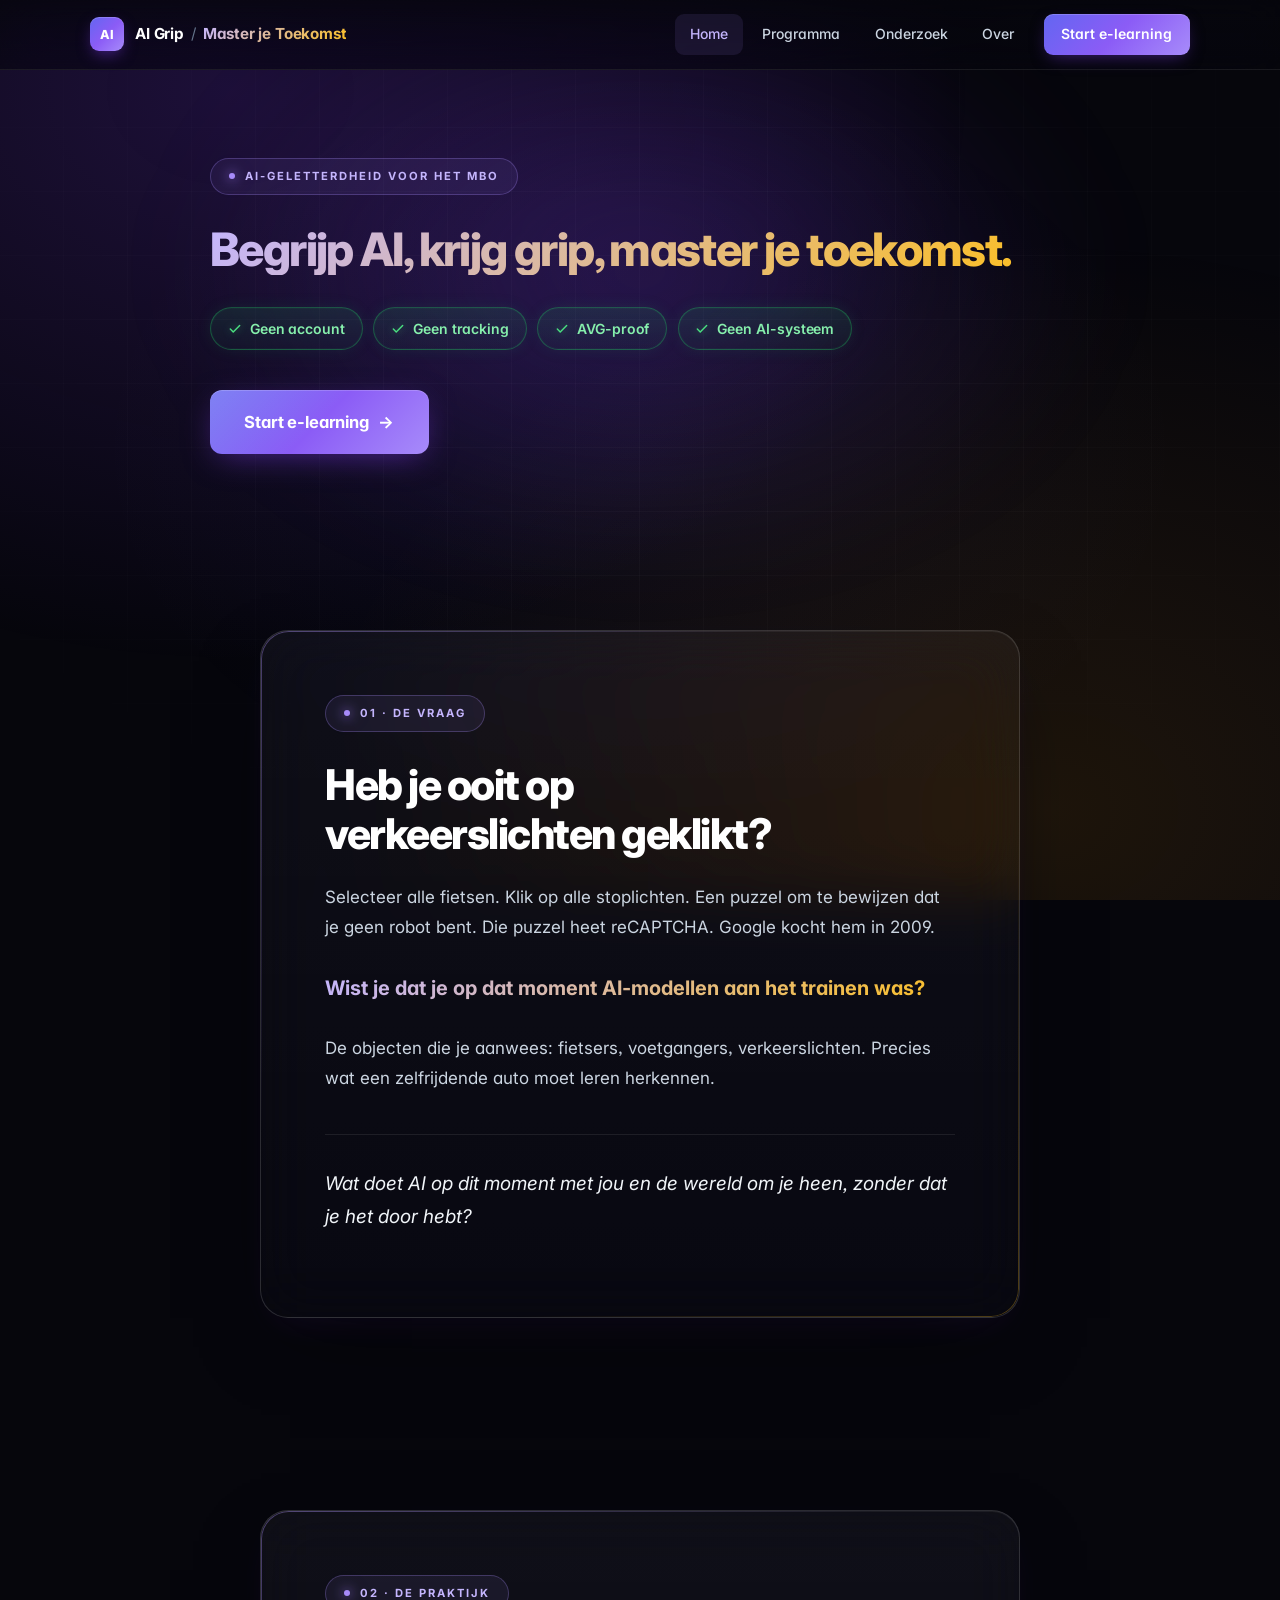
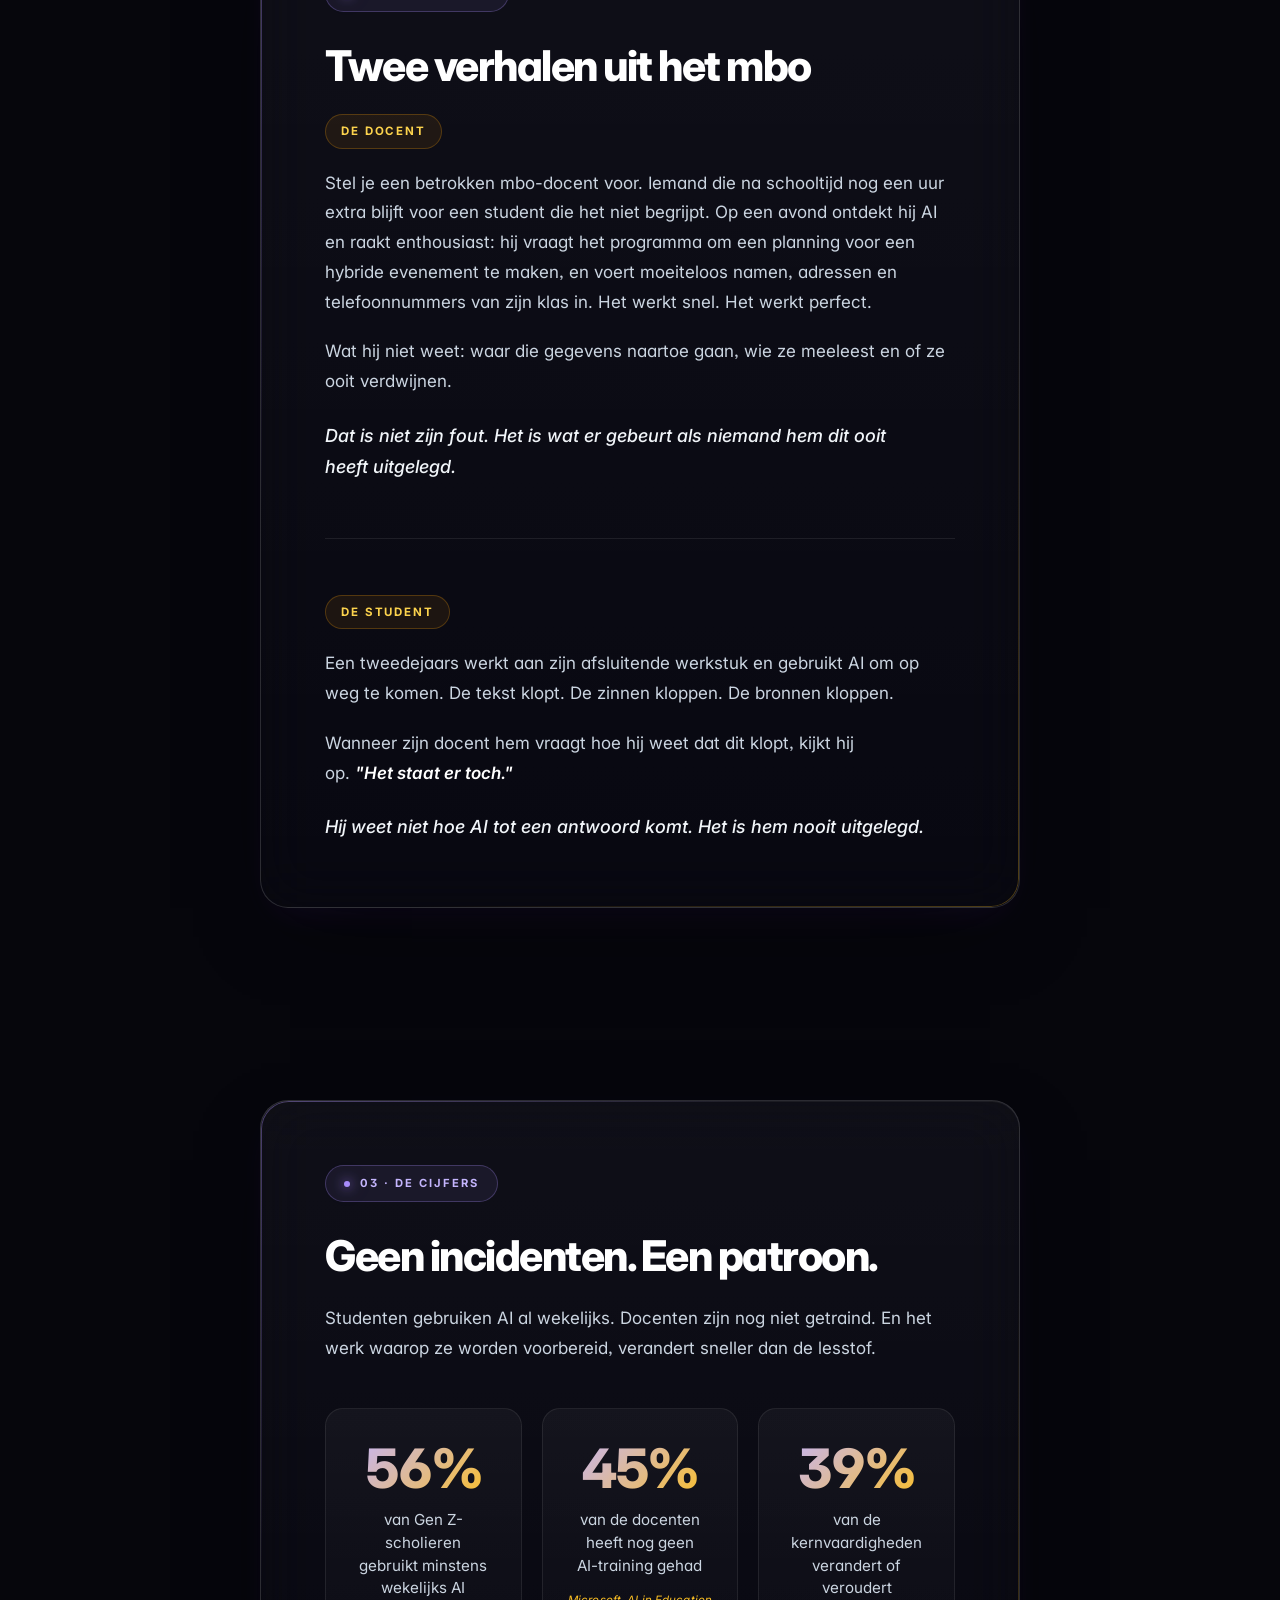
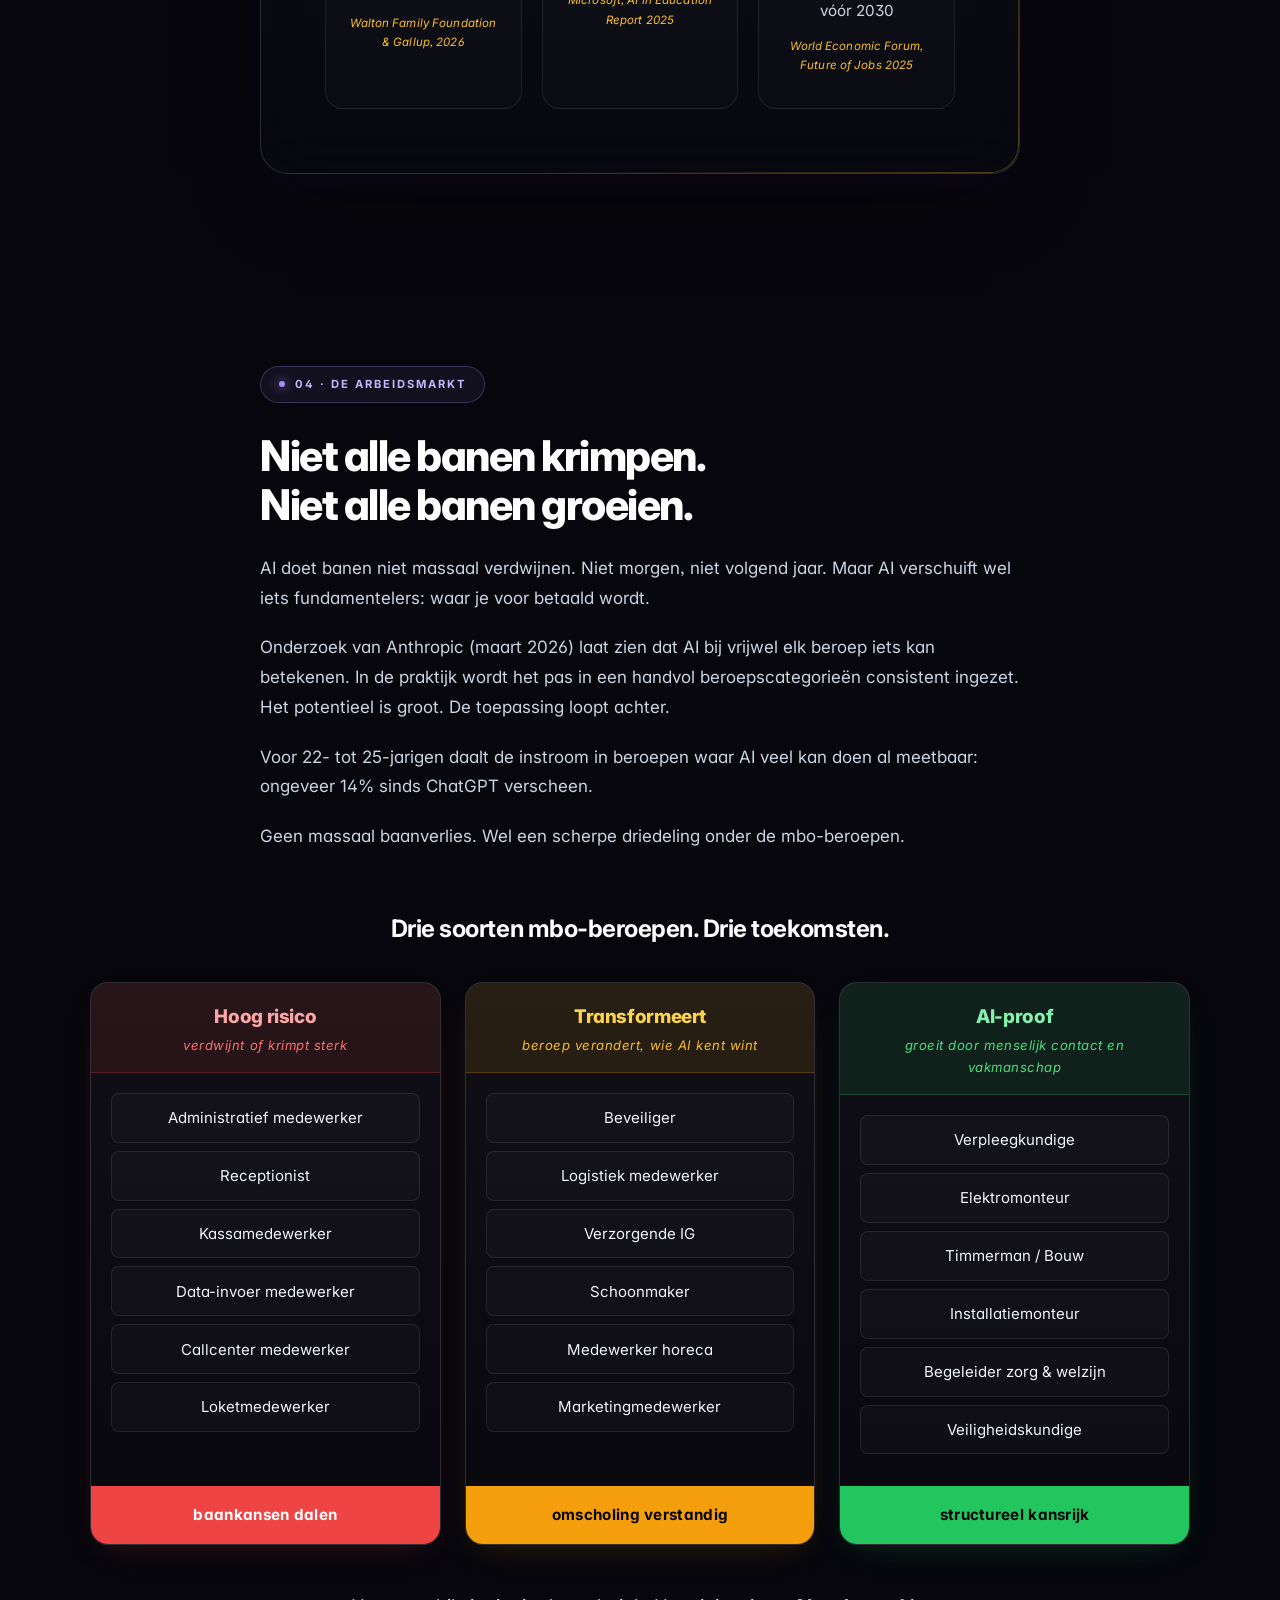
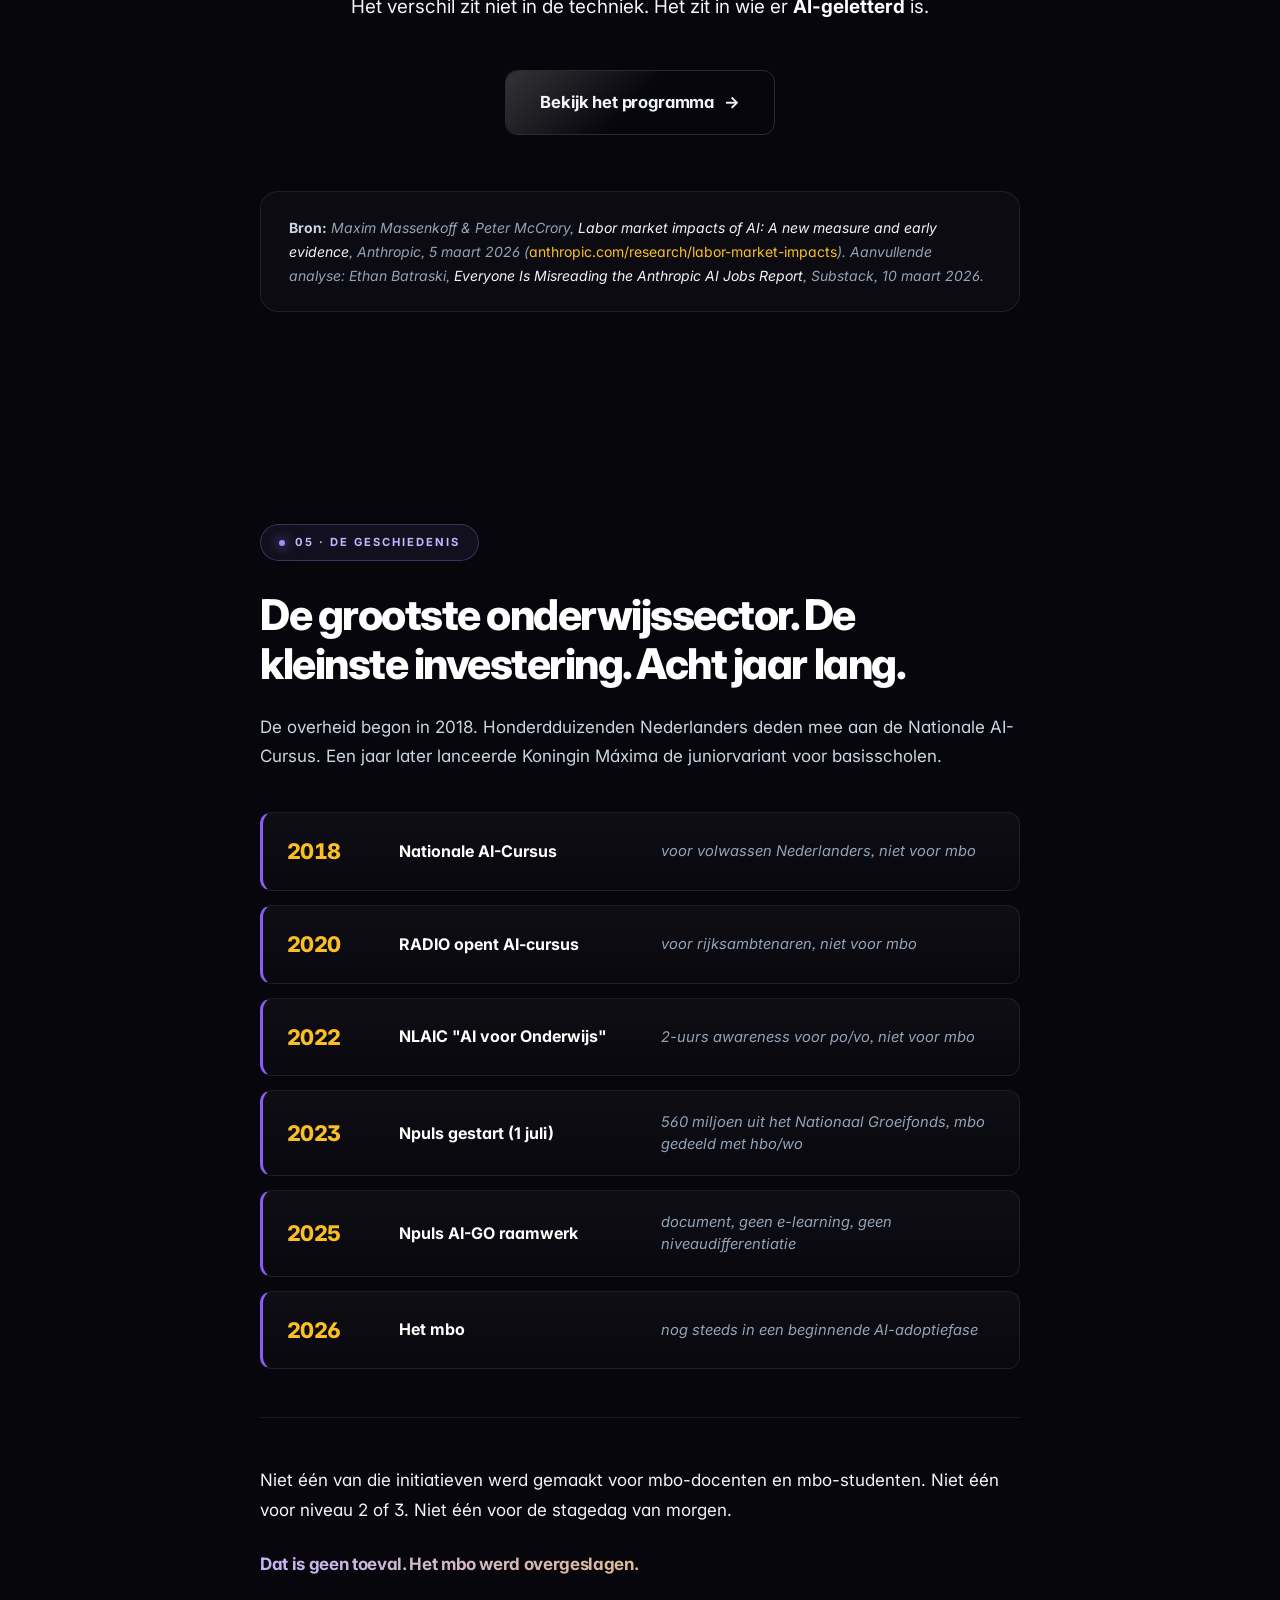
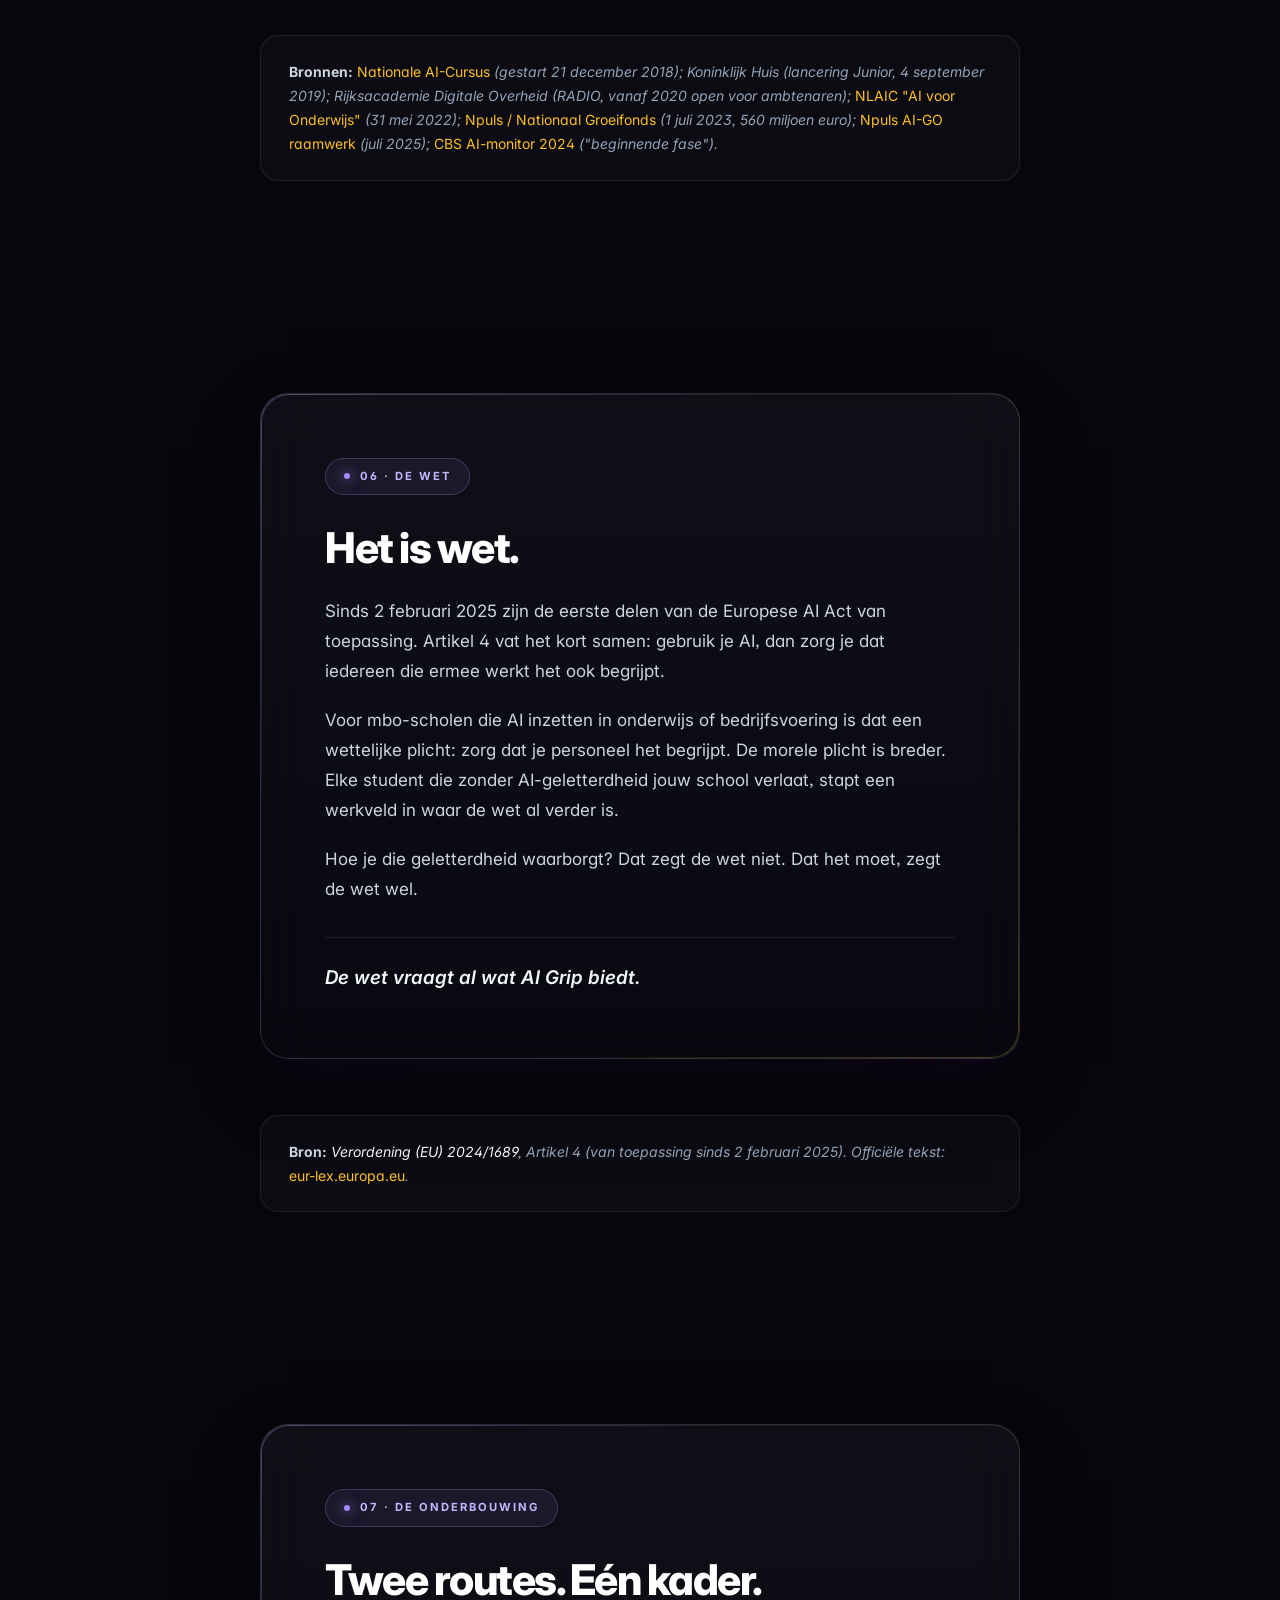
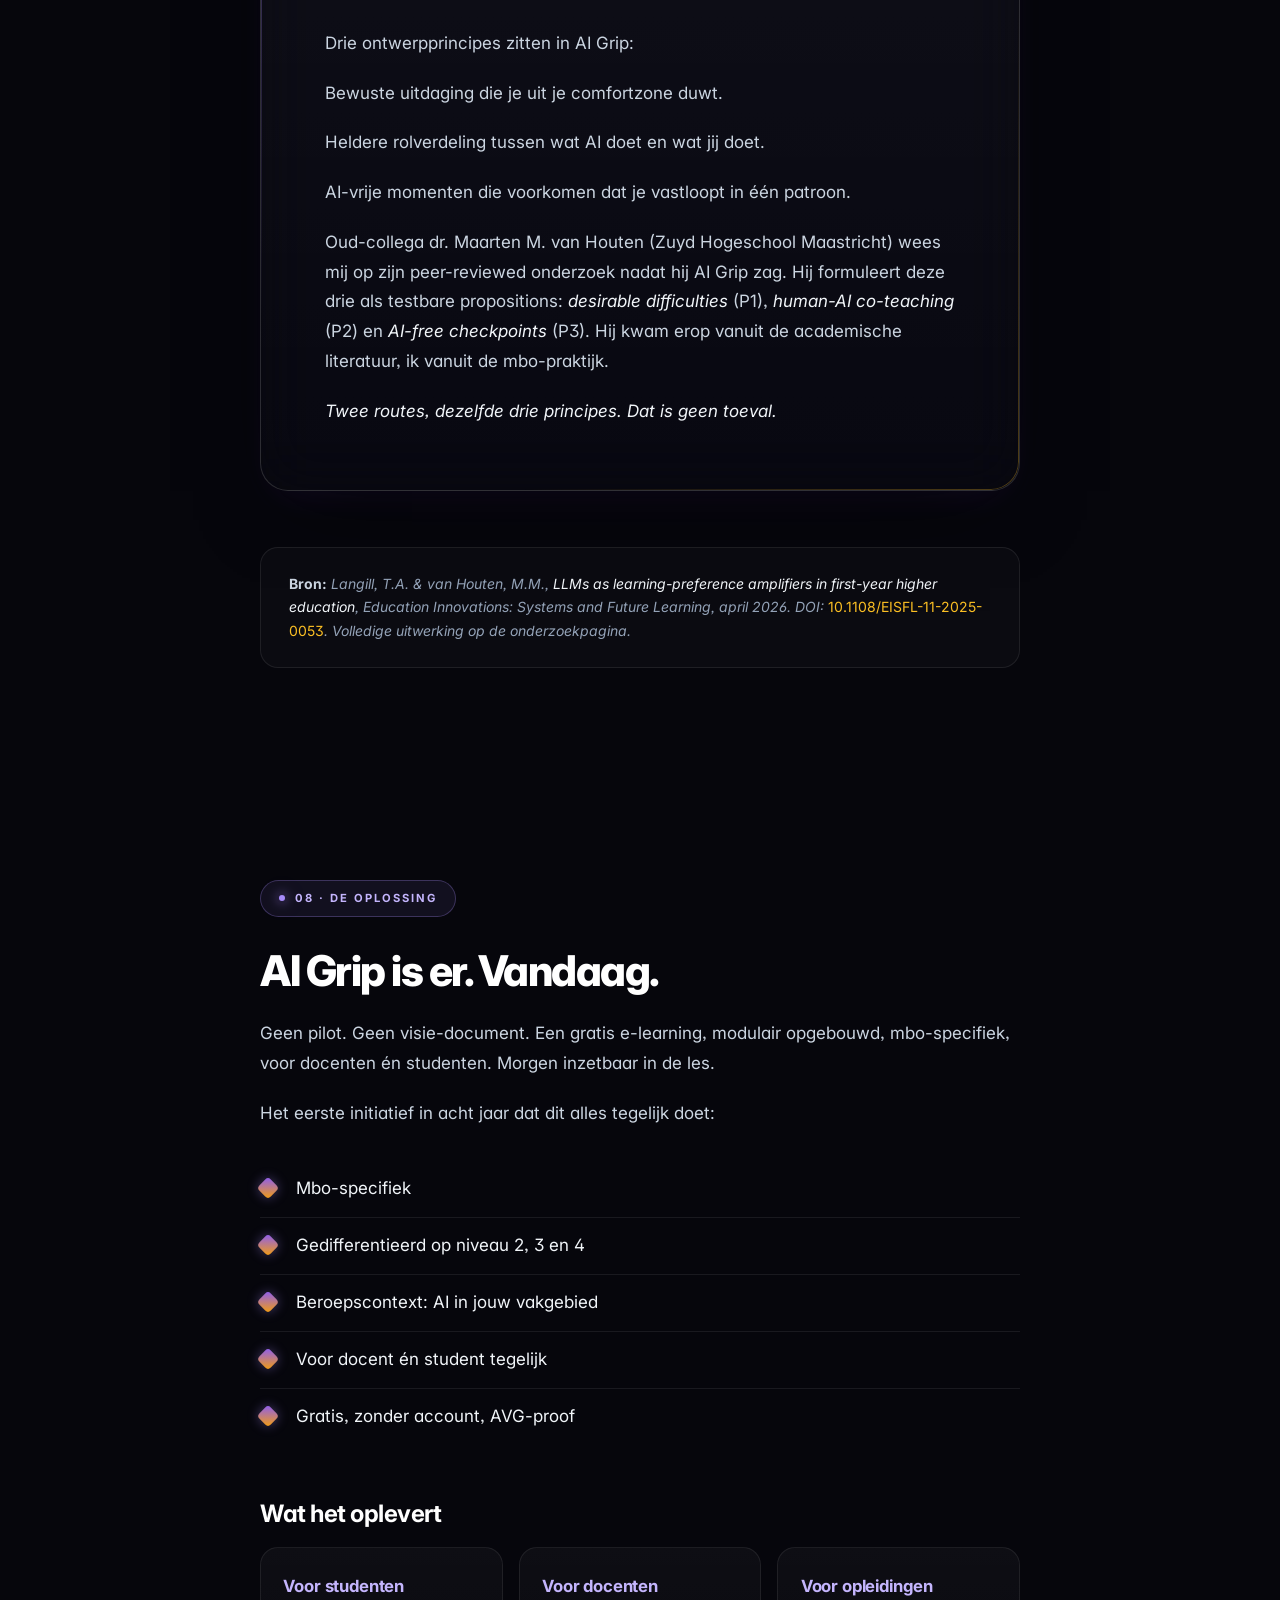
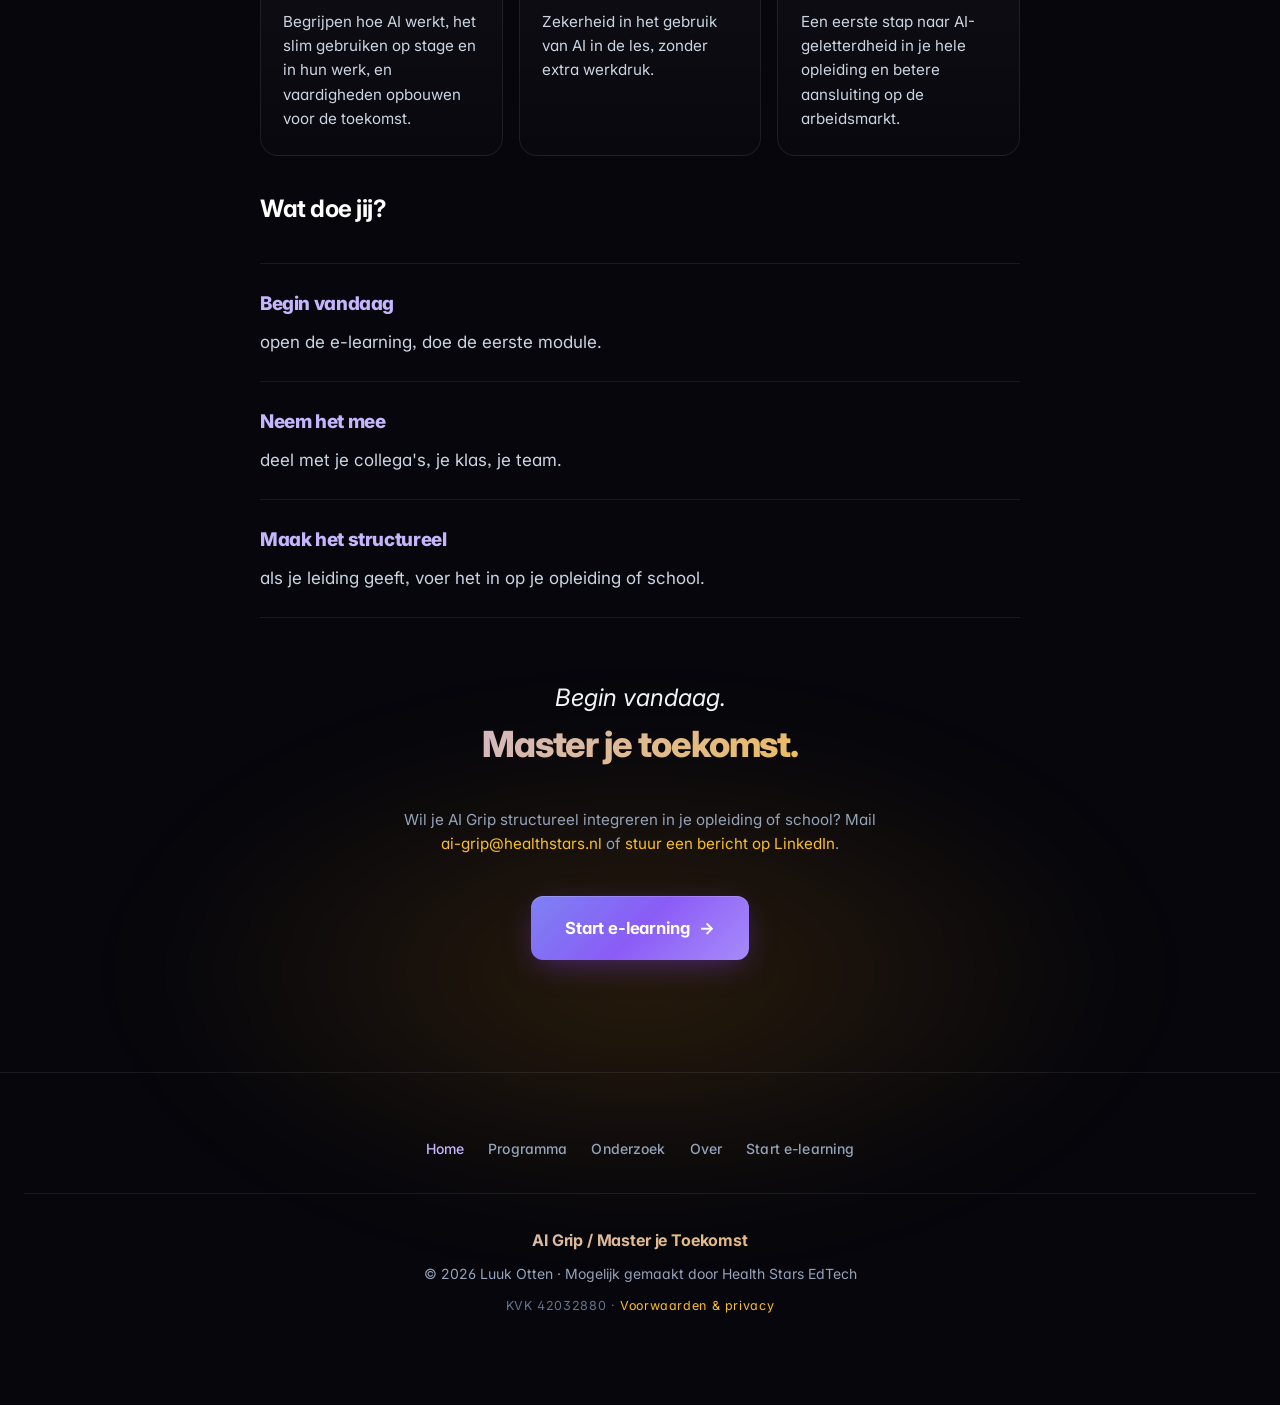
==== index.html @ 85cf17a6 "Sync MBO3 02:35: onderzoekpagina zonder hyperlink/slash" ====
<!DOCTYPE html>
<html lang="nl-NL">
<head>
<meta charset="UTF-8">
<meta name="viewport" content="width=device-width, initial-scale=1.0">
<title>AI-geletterdheid voor het mbo · AI Grip / Master je Toekomst</title>
<meta name="description" content="Een gratis e-learning over AI-geletterdheid voor docenten en studenten in het mbo. Niveau 2, 3 en 4. Morgen inzetbaar in de les.">
<meta name="author" content="Luuk Otten">
<meta name="robots" content="index, follow">
<meta name="dcterms.rights" content="© 2026 Luuk Otten. CC BY-NC-ND 4.0">
<link rel="canonical" href="https://ai-geletterdheid-mbo.nl/">
<link rel="license" href="https://creativecommons.org/licenses/by-nc-nd/4.0/deed.nl">

<meta property="og:type" content="website">
<meta property="og:locale" content="nl_NL">
<meta property="og:url" content="https://ai-geletterdheid-mbo.nl/">
<meta property="og:title" content="AI-geletterdheid voor het mbo · AI Grip / Master je Toekomst">
<meta property="og:description" content="Een gratis e-learning over AI-geletterdheid voor docenten en studenten in het mbo. Niveau 2, 3 en 4. Morgen inzetbaar in de les.">
<meta property="og:site_name" content="AI-geletterdheid voor het mbo">

<meta name="twitter:card" content="summary_large_image">
<meta name="twitter:title" content="AI-geletterdheid voor het mbo · AI Grip / Master je Toekomst">
<meta name="twitter:description" content="Een gratis e-learning over AI-geletterdheid voor docenten en studenten in het mbo. Niveau 2, 3 en 4.">

<meta property="og:image" content="https://ai-geletterdheid-mbo.nl/og-image.png">
<meta property="og:image:width" content="1200">
<meta property="og:image:height" content="630">
<meta property="og:image:alt" content="AI Grip / Master je Toekomst, AI-geletterdheid voor het mbo">
<meta name="twitter:image" content="https://ai-geletterdheid-mbo.nl/og-image.png">

<meta name="theme-color" content="#06060c">
<link rel="icon" type="image/svg+xml" href="/favicon.svg">

<link rel="preconnect" href="https://fonts.googleapis.com">
<link rel="preconnect" href="https://fonts.gstatic.com" crossorigin>
<link href="https://fonts.googleapis.com/css2?family=Inter:wght@400;500;600;700;800&display=swap" rel="stylesheet">

<script type="application/ld+json">
{
  "@context": "https://schema.org",
  "@type": "Course",
  "name": "AI Grip / Master je Toekomst",
  "description": "Gratis e-learning over AI-geletterdheid voor mbo-docenten en mbo-studenten. Niveau 2, 3 en 4. Modulair, beroepsspecifiek, AVG-proof.",
  "provider": {
    "@type": "Person",
    "name": "Luuk Otten",
    "affiliation": "Healthstars EdTech / MBO³"
  },
  "inLanguage": "nl-NL",
  "educationalLevel": "Vocational education and training",
  "audience": {
    "@type": "EducationalAudience",
    "educationalRole": "teacher, student"
  },
  "offers": {
    "@type": "Offer",
    "price": "0",
    "priceCurrency": "EUR",
    "availability": "https://schema.org/InStock"
  },
  "url": "https://ai-geletterdheid-mbo.nl/aigrip/"
}
</script>

<link rel="stylesheet" href="/style.css">
</head>
<body>

<a class="skip-link" href="#main">Direct naar inhoud</a>

<header class="site-header" role="banner">
  <div class="header-inner">
    <a href="/" class="brand-mark" aria-label="AI Grip, terug naar de startpagina">
      <span class="brand-logo" aria-hidden="true">AI</span>
      <span class="brand-name">AI Grip <span class="brand-divider">/</span> <span class="brand-accent">Master je Toekomst</span></span>
    </a>
    <nav class="site-nav" aria-label="Hoofdnavigatie">
      <a href="/" class="nav-link active" aria-current="page">Home</a>
      <a href="/programma/" class="nav-link">Programma</a>
      <a href="/onderzoek/" class="nav-link">Onderzoek</a>
      <a href="/over/" class="nav-link">Over</a>
      <a href="/aigrip/" class="nav-link nav-cta">Start e-learning</a>
    </nav>
  </div>
</header>

<main id="main" tabindex="-1">

<!-- HELD-BLOK -->
<section class="hero">
  <div class="wrap">
    <span class="eyebrow">AI-geletterdheid voor het mbo</span>
    <h1 class="hero-headline">Begrijp AI, krijg grip, master je toekomst.</h1>

    <ul class="hero-trust" aria-label="Onze belofte">
      <li class="trust-item"><svg viewBox="0 0 24 24" fill="none" stroke="currentColor" stroke-width="2.5" stroke-linecap="round" stroke-linejoin="round" aria-hidden="true"><polyline points="20 6 9 17 4 12"></polyline></svg>Geen account</li>
      <li class="trust-item"><svg viewBox="0 0 24 24" fill="none" stroke="currentColor" stroke-width="2.5" stroke-linecap="round" stroke-linejoin="round" aria-hidden="true"><polyline points="20 6 9 17 4 12"></polyline></svg>Geen tracking</li>
      <li class="trust-item"><svg viewBox="0 0 24 24" fill="none" stroke="currentColor" stroke-width="2.5" stroke-linecap="round" stroke-linejoin="round" aria-hidden="true"><polyline points="20 6 9 17 4 12"></polyline></svg>AVG-proof</li>
      <li class="trust-item"><svg viewBox="0 0 24 24" fill="none" stroke="currentColor" stroke-width="2.5" stroke-linecap="round" stroke-linejoin="round" aria-hidden="true"><polyline points="20 6 9 17 4 12"></polyline></svg>Geen AI-systeem</li>
    </ul>

    <a href="/aigrip/" class="btn">Start e-learning <span class="arrow" aria-hidden="true">→</span></a>
  </div>
</section>

<!-- BLOK 1 — CAPTCHA -->
<section class="captcha card-section">
  <div class="wrap">
    <div class="inner">
      <span class="eyebrow">01 · De vraag</span>
      <h2>Heb je ooit op verkeerslichten geklikt?</h2>
      <p>Selecteer alle fietsen. Klik op alle stoplichten. Een puzzel om te bewijzen dat je geen robot bent. Die puzzel heet reCAPTCHA. Google kocht hem in 2009.</p>
      <span class="reveal">Wist je dat je op dat moment AI-modellen aan het trainen was?</span>
      <p>De objecten die je aanwees: fietsers, voetgangers, verkeerslichten. Precies wat een zelfrijdende auto moet leren herkennen.</p>
      <p class="ask"><em>Wat doet AI op dit moment met jou en de wereld om je heen, zonder dat je het door hebt?</em></p>
    </div>
  </div>
</section>

<!-- BLOK 2 — TWEE VERHALEN -->
<section class="verhalen card-section">
  <div class="wrap">
    <div class="inner">
      <span class="eyebrow">02 · De praktijk</span>
      <h2>Twee verhalen uit het mbo</h2>

      <div class="verhaal">
        <span class="verhaal-label">De docent</span>
        <p>Stel je een betrokken mbo-docent voor. Iemand die na schooltijd nog een uur extra blijft voor een student die het niet begrijpt. Op een avond ontdekt hij AI en raakt enthousiast: hij vraagt het programma om een planning voor een hybride evenement te maken, en voert moeiteloos namen, adressen en telefoonnummers van zijn klas in. Het werkt snel. Het werkt perfect.</p>
        <p>Wat hij niet weet: waar die gegevens naartoe gaan, wie ze meeleest en of ze ooit verdwijnen.</p>
        <span class="closer"><em>Dat is niet zijn fout. Het is wat er gebeurt als niemand hem dit ooit heeft uitgelegd.</em></span>
      </div>

      <hr class="divider">

      <div class="verhaal">
        <span class="verhaal-label">De student</span>
        <p>Een tweedejaars werkt aan zijn afsluitende werkstuk en gebruikt AI om op weg te komen. De tekst klopt. De zinnen kloppen. De bronnen kloppen.</p>
        <p>Wanneer zijn docent hem vraagt hoe hij weet dat dit klopt, kijkt hij op. <span class="quote">"Het staat er toch."</span></p>
        <span class="closer"><em>Hij weet niet hoe AI tot een antwoord komt. Het is hem nooit uitgelegd.</em></span>
      </div>
    </div>
  </div>
</section>

<!-- BLOK 3 — CIJFERS -->
<section class="cijfers card-section">
  <div class="wrap">
    <div class="inner">
      <span class="eyebrow">03 · De cijfers</span>
      <h2>Geen incidenten. Een patroon.</h2>
      <p>Studenten gebruiken AI al wekelijks. Docenten zijn nog niet getraind. En het werk waarop ze worden voorbereid, verandert sneller dan de lesstof.</p>

      <div class="stats-grid">
        <div class="stat">
          <div class="stat-num">56%</div>
          <div class="stat-text">van Gen Z-scholieren gebruikt minstens wekelijks AI</div>
          <div class="stat-bron"><a href="https://news.gallup.com/poll/708224/gen-adoption-steady-skepticism-climbs.aspx" target="_blank" rel="noopener">Walton Family Foundation &amp; Gallup, 2026</a></div>
        </div>
        <div class="stat">
          <div class="stat-num">45%</div>
          <div class="stat-text">van de docenten heeft nog geen AI-training gehad</div>
          <div class="stat-bron"><a href="https://www.microsoft.com/en-us/education/blog/2025/08/ai-in-education-report-insights-to-support-teaching-and-learning/" target="_blank" rel="noopener">Microsoft, AI in Education Report 2025</a></div>
        </div>
        <div class="stat">
          <div class="stat-num">39%</div>
          <div class="stat-text">van de kernvaardigheden verandert of veroudert vóór 2030</div>
          <div class="stat-bron"><a href="https://www.weforum.org/publications/the-future-of-jobs-report-2025/in-full/3-skills-outlook/" target="_blank" rel="noopener">World Economic Forum, Future of Jobs 2025</a></div>
        </div>
      </div>
    </div>
  </div>
</section>

<!-- BLOK 4 — BANEN -->
<section class="banen">
  <div class="wrap-wide">
    <div class="wrap">
      <span class="eyebrow">04 · De arbeidsmarkt</span>
      <h2>Niet alle banen krimpen. Niet alle banen groeien.</h2>
      <p>AI doet banen niet massaal verdwijnen. Niet morgen, niet volgend jaar. Maar AI verschuift wel iets fundamentelers: waar je voor betaald wordt.</p>
      <p>Onderzoek van Anthropic (maart 2026) laat zien dat AI bij vrijwel elk beroep iets kan betekenen. In de praktijk wordt het pas in een handvol beroepscategorieën consistent ingezet. Het potentieel is groot. De toepassing loopt achter.</p>
      <p>Voor 22- tot 25-jarigen daalt de instroom in beroepen waar AI veel kan doen al meetbaar: ongeveer 14% sinds ChatGPT verscheen.</p>
      <p>Geen massaal baanverlies. Wel een scherpe driedeling onder de mbo-beroepen.</p>
    </div>

    <h3 class="kop">Drie soorten mbo-beroepen. Drie toekomsten.</h3>

    <div class="grid3">
      <div class="kolom risico">
        <div class="kolom-header">
          <h4>Hoog risico</h4>
          <div class="kolom-sub">verdwijnt of krimpt sterk</div>
        </div>
        <ul class="kolom-list">
          <li>Administratief medewerker</li>
          <li>Receptionist</li>
          <li>Kassamedewerker</li>
          <li>Data-invoer medewerker</li>
          <li>Callcenter medewerker</li>
          <li>Loketmedewerker</li>
        </ul>
        <div class="kolom-footer">baankansen dalen</div>
      </div>

      <div class="kolom transformeert">
        <div class="kolom-header">
          <h4>Transformeert</h4>
          <div class="kolom-sub">beroep verandert, wie AI kent wint</div>
        </div>
        <ul class="kolom-list">
          <li>Beveiliger</li>
          <li>Logistiek medewerker</li>
          <li>Verzorgende IG</li>
          <li>Schoonmaker</li>
          <li>Medewerker horeca</li>
          <li>Marketingmedewerker</li>
        </ul>
        <div class="kolom-footer">omscholing verstandig</div>
      </div>

      <div class="kolom aiproof">
        <div class="kolom-header">
          <h4>AI-proof</h4>
          <div class="kolom-sub">groeit door menselijk contact en vakmanschap</div>
        </div>
        <ul class="kolom-list">
          <li>Verpleegkundige</li>
          <li>Elektromonteur</li>
          <li>Timmerman / Bouw</li>
          <li>Installatiemonteur</li>
          <li>Begeleider zorg &amp; welzijn</li>
          <li>Veiligheidskundige</li>
        </ul>
        <div class="kolom-footer">structureel kansrijk</div>
      </div>
    </div>

    <p class="banen-closer">Het verschil zit niet in de techniek. Het zit in wie er <strong>AI-geletterd</strong> is.</p>

    <div class="cta-mid">
      <a href="/programma/" class="btn secondary">Bekijk het programma <span class="arrow" aria-hidden="true">→</span></a>
    </div>

    <div class="wrap">
      <p class="bron">
        <strong>Bron:</strong> Maxim Massenkoff &amp; Peter McCrory, <em>Labor market impacts of AI: A new measure and early evidence</em>, Anthropic, 5 maart 2026 (<a href="https://www.anthropic.com/research/labor-market-impacts" target="_blank" rel="noopener">anthropic.com/research/labor-market-impacts</a>). Aanvullende analyse: Ethan Batraski, <em>Everyone Is Misreading the Anthropic AI Jobs Report</em>, Substack, 10 maart 2026.
      </p>
    </div>
  </div>
</section>

<!-- BLOK 5 — TIJDLIJN -->
<section class="tijdlijn">
  <div class="wrap">
    <span class="eyebrow">05 · De geschiedenis</span>
    <h2>De grootste onderwijssector. De kleinste investering. Acht jaar lang.</h2>
    <p class="opener">De overheid begon in 2018. Honderdduizenden Nederlanders deden mee aan de Nationale AI-Cursus. Een jaar later lanceerde Koningin Máxima de juniorvariant voor basisscholen.</p>

    <div class="tijdlijn-tabel">
      <div class="tijdlijn-row">
        <div class="tijdlijn-jaar">2018</div>
        <div class="tijdlijn-titel">Nationale AI-Cursus</div>
        <div class="tijdlijn-omschrijving">voor volwassen Nederlanders, niet voor mbo</div>
      </div>
      <div class="tijdlijn-row">
        <div class="tijdlijn-jaar">2020</div>
        <div class="tijdlijn-titel">RADIO opent AI-cursus</div>
        <div class="tijdlijn-omschrijving">voor rijksambtenaren, niet voor mbo</div>
      </div>
      <div class="tijdlijn-row">
        <div class="tijdlijn-jaar">2022</div>
        <div class="tijdlijn-titel">NLAIC "AI voor Onderwijs"</div>
        <div class="tijdlijn-omschrijving">2-uurs awareness voor po/vo, niet voor mbo</div>
      </div>
      <div class="tijdlijn-row">
        <div class="tijdlijn-jaar">2023</div>
        <div class="tijdlijn-titel">Npuls gestart (1 juli)</div>
        <div class="tijdlijn-omschrijving">560 miljoen uit het Nationaal Groeifonds, mbo gedeeld met hbo/wo</div>
      </div>
      <div class="tijdlijn-row">
        <div class="tijdlijn-jaar">2025</div>
        <div class="tijdlijn-titel">Npuls AI-GO raamwerk</div>
        <div class="tijdlijn-omschrijving">document, geen e-learning, geen niveaudifferentiatie</div>
      </div>
      <div class="tijdlijn-row">
        <div class="tijdlijn-jaar">2026</div>
        <div class="tijdlijn-titel">Het mbo</div>
        <div class="tijdlijn-omschrijving">nog steeds in een beginnende AI-adoptiefase</div>
      </div>
    </div>

    <div class="niets">
      <p>Niet één van die initiatieven werd gemaakt voor mbo-docenten en mbo-studenten. Niet één voor niveau 2 of 3. Niet één voor de stagedag van morgen.</p>
      <p class="closer">Dat is geen toeval. Het mbo werd overgeslagen.</p>
    </div>

    <p class="bron">
      <strong>Bronnen:</strong> <a href="https://www.ai-cursus.nl" target="_blank" rel="noopener">Nationale AI-Cursus</a> (gestart 21 december 2018); Koninklijk Huis (lancering Junior, 4 september 2019); Rijksacademie Digitale Overheid (RADIO, vanaf 2020 open voor ambtenaren); <a href="https://nlaic.com/en/sectors/the-nl-aic-is-launching-a-free-online-ai-course-for-education-professionals/" target="_blank" rel="noopener">NLAIC "AI voor Onderwijs"</a> (31 mei 2022); <a href="https://www.nationaalgroeifonds.nl/overzicht-lopende-projecten/thema-onderwijs/digitaliseringsimpuls-onderwijs-nl" target="_blank" rel="noopener">Npuls / Nationaal Groeifonds</a> (1 juli 2023, 560 miljoen euro); <a href="https://npuls.nl/kennisbank/ai-go-een-raamwerk-voor-ai-geletterdheid-in-het-onderwijs" target="_blank" rel="noopener">Npuls AI-GO raamwerk</a> (juli 2025); <a href="https://www.cbs.nl/nl-nl/longread/aanvullende-statistische-diensten/2025/ai-monitor-2024/4-ai-onderwijs" target="_blank" rel="noopener">CBS AI-monitor 2024</a> ("beginnende fase").
    </p>
  </div>
</section>

<!-- BLOK 6 — AI ACT -->
<section class="aiact card-section">
  <div class="wrap">
    <div class="inner">
      <span class="eyebrow">06 · De wet</span>
      <h2>Het is wet.</h2>
      <p>Sinds 2 februari 2025 zijn de eerste delen van de Europese AI Act van toepassing. Artikel 4 vat het kort samen: gebruik je AI, dan zorg je dat iedereen die ermee werkt het ook begrijpt.</p>
      <p>Voor mbo-scholen die AI inzetten in onderwijs of bedrijfsvoering is dat een wettelijke plicht: zorg dat je personeel het begrijpt. De morele plicht is breder. Elke student die zonder AI-geletterdheid jouw school verlaat, stapt een werkveld in waar de wet al verder is.</p>
      <p>Hoe je die geletterdheid waarborgt? Dat zegt de wet niet. Dat het moet, zegt de wet wel.</p>
      <span class="closer-line"><em>De wet vraagt al wat AI Grip biedt.</em></span>
    </div>
    <p class="bron"><strong>Bron:</strong> <em>Verordening (EU) 2024/1689</em>, Artikel 4 (van toepassing sinds 2 februari 2025). Officiële tekst: <a href="https://eur-lex.europa.eu/eli/reg/2024/1689/oj?locale=nl" target="_blank" rel="noopener">eur-lex.europa.eu</a>.</p>
  </div>
</section>

<!-- BLOK 7 — DE ONDERBOUWING -->
<section class="onderbouwing card-section">
  <div class="wrap">
    <div class="inner">
      <span class="eyebrow">07 · De onderbouwing</span>
      <h2>Twee routes. Eén kader.</h2>
      <p>Drie ontwerpprincipes zitten in AI Grip:</p>
      <p>Bewuste uitdaging die je uit je comfortzone duwt.</p>
      <p>Heldere rolverdeling tussen wat AI doet en wat jij doet.</p>
      <p>AI-vrije momenten die voorkomen dat je vastloopt in één patroon.</p>
      <p>Oud-collega dr. Maarten M. van Houten (Zuyd Hogeschool Maastricht) wees mij op zijn peer-reviewed onderzoek nadat hij AI Grip zag. Hij formuleert deze drie als testbare propositions: <em>desirable difficulties</em> (P1), <em>human-AI co-teaching</em> (P2) en <em>AI-free checkpoints</em> (P3). Hij kwam erop vanuit de academische literatuur, ik vanuit de mbo-praktijk.</p>
      <span class="closer-line"><em>Twee routes, dezelfde drie principes. Dat is geen toeval.</em></span>
    </div>
    <p class="bron"><strong>Bron:</strong> Langill, T.A. &amp; van Houten, M.M., <em>LLMs as learning-preference amplifiers in first-year higher education</em>, Education Innovations: Systems and Future Learning, april 2026. DOI: <a href="https://doi.org/10.1108/EISFL-11-2025-0053" target="_blank" rel="noopener">10.1108/EISFL-11-2025-0053</a>. Volledige uitwerking op de onderzoekpagina.</p>
  </div>
</section>

<!-- BLOK 8 — AI GRIP -->
<section class="aigrip">
  <div class="wrap">
    <span class="eyebrow">08 · De oplossing</span>
    <h2>AI Grip is er. Vandaag.</h2>
    <p>Geen pilot. Geen visie-document. Een gratis e-learning, modulair opgebouwd, mbo-specifiek, voor docenten én studenten. Morgen inzetbaar in de les.</p>
    <p>Het eerste initiatief in acht jaar dat dit alles tegelijk doet:</p>
    <ul class="bewijs">
      <li>Mbo-specifiek</li>
      <li>Gedifferentieerd op niveau 2, 3 en 4</li>
      <li>Beroepscontext: AI in jouw vakgebied</li>
      <li>Voor docent én student tegelijk</li>
      <li>Gratis, zonder account, AVG-proof</li>
    </ul>

    <h3 class="resultaat-kop">Wat het oplevert</h3>
    <div class="resultaat">
      <div class="r-item">
        <strong>Voor studenten</strong>
        <p>Begrijpen hoe AI werkt, het slim gebruiken op stage en in hun werk, en vaardigheden opbouwen voor de toekomst.</p>
      </div>
      <div class="r-item">
        <strong>Voor docenten</strong>
        <p>Zekerheid in het gebruik van AI in de les, zonder extra werkdruk.</p>
      </div>
      <div class="r-item">
        <strong>Voor opleidingen</strong>
        <p>Een eerste stap naar AI-geletterdheid in je hele opleiding en betere aansluiting op de arbeidsmarkt.</p>
      </div>
    </div>

    <h3>Wat doe jij?</h3>
    <div class="acties">
      <div class="actie">
        <strong>Begin vandaag</strong>
        <span>open de e-learning, doe de eerste module.</span>
      </div>
      <div class="actie">
        <strong>Neem het mee</strong>
        <span>deel met je collega's, je klas, je team.</span>
      </div>
      <div class="actie">
        <strong>Maak het structureel</strong>
        <span>als je leiding geeft, voer het in op je opleiding of school.</span>
      </div>
    </div>

    <div class="slot">
      <p><em>Begin vandaag.</em></p>
      <p class="master">Master je toekomst.</p>
    </div>

    <p class="cta-secondary">Wil je AI Grip structureel integreren in je opleiding of school? Mail <a href="mailto:ai-grip@healthstars.nl" style="white-space: nowrap;">ai-grip@healthstars.nl</a> of <a href="https://www.linkedin.com/in/luuk-otten/" target="_blank" rel="noopener">stuur een bericht op LinkedIn</a>.</p>

    <div class="cta-wrap">
      <a href="/aigrip/" class="btn">Start e-learning <span class="arrow" aria-hidden="true">→</span></a>
    </div>
  </div>
</section>

</main>

<footer>
  <nav class="nav">
    <a href="/" class="active">Home</a>
    <a href="/programma/">Programma</a>
    <a href="/onderzoek/">Onderzoek</a>
    <a href="/over/">Over</a>
    <a href="/aigrip/">Start e-learning</a>
  </nav>
  <p class="brand">AI Grip / Master je Toekomst</p>
  <p>© 2026 Luuk Otten · Mogelijk gemaakt door Health Stars EdTech</p>
  <p class="footer-meta">KVK 42032880 · <a href="/voorwaarden/">Voorwaarden &amp; privacy</a></p>
</footer>

<script>
(function(){
  if (!('IntersectionObserver' in window) || matchMedia('(prefers-reduced-motion: reduce)').matches) return;
  const sections = document.querySelectorAll('main > section');
  sections.forEach(function(s){ s.classList.add('reveal'); });
  const io = new IntersectionObserver(function(entries){
    entries.forEach(function(e){
      if (e.isIntersecting) { e.target.classList.add('in-view'); io.unobserve(e.target); }
    });
  }, { rootMargin: '0px 0px -8% 0px', threshold: 0.05 });
  sections.forEach(function(s){ io.observe(s); });
})();
</script>
</body>
</html>
---- style.css ----
*, *::before, *::after { box-sizing: border-box; margin: 0; padding: 0; }

:root {
  --bg: #06060c;
  --bg-deep: #04040a;
  --bg-elevated: #0c0c18;

  --border: rgba(255,255,255,0.08);
  --border-strong: rgba(255,255,255,0.14);

  --purple-300: #c4b5fd;
  --purple-400: #a78bfa;
  --purple-500: #8b5cf6;
  --purple-600: #7c3aed;
  --indigo-500: #6366f1;
  --indigo-600: #4f46e5;

  --amber-300: #fcd34d;
  --amber-400: #fbbf24;
  --amber-500: #f59e0b;
  --amber-600: #d97706;

  --red: #ef4444;
  --green: #22c55e;
  --green-300: #86efac;
  --green-400: #4ade80;

  --gradient-primary: linear-gradient(135deg, #6366f1 0%, #8b5cf6 50%, #a78bfa 100%);
  --gradient-amber: linear-gradient(135deg, #f59e0b 0%, #fbbf24 100%);
  --gradient-text: linear-gradient(135deg, #c4b5fd 0%, #fbbf24 100%);
  --gradient-mesh:
    radial-gradient(at 18% 10%, rgba(124,58,237,0.20) 0%, transparent 50%),
    radial-gradient(at 82% 90%, rgba(245,158,11,0.10) 0%, transparent 50%),
    radial-gradient(at 50% 50%, rgba(99,102,241,0.06) 0%, transparent 60%);

  --font: 'Inter', -apple-system, BlinkMacSystemFont, "Segoe UI", Roboto, sans-serif;

  --text: #f1f5f9;
  --text-secondary: #cbd5e1;
  --text-muted: #94a3b8;
  --text-faint: #64748b;
  --white: #ffffff;

  --radius: 18px;
  --radius-sm: 12px;
  --radius-xs: 8px;
  --radius-lg: 28px;

  --shadow: 0 4px 24px -8px rgba(0,0,0,0.5), 0 0 0 1px var(--border);
  --shadow-lg: 0 24px 60px -16px rgba(0,0,0,0.6), 0 0 0 1px var(--border);
  --max-w: 760px;
  --max-w-wide: 1100px;

  --transition: all 0.35s cubic-bezier(0.16, 1, 0.3, 1);

  --header-h: 64px;
  --focus-ring: 0 0 0 3px rgba(168,139,250,0.45), 0 0 0 5px rgba(6,6,12,0.9);
}

html { scroll-behavior: smooth; -webkit-text-size-adjust: 100%; }

body {
  font-family: var(--font);
  font-feature-settings: 'cv11', 'ss01', 'ss03';
  background: var(--bg);
  color: var(--text);
  line-height: 1.7;
  font-size: 17px;
  min-height: 100vh;
  -webkit-font-smoothing: antialiased;
  -moz-osx-font-smoothing: grayscale;
  position: relative;
  overflow-x: hidden;
}

body::before {
  content: '';
  position: fixed;
  inset: 0;
  background: var(--gradient-mesh);
  pointer-events: none;
  z-index: 0;
}

body::after {
  content: '';
  position: fixed;
  inset: 0;
  background-image:
    linear-gradient(rgba(255,255,255,0.022) 1px, transparent 1px),
    linear-gradient(90deg, rgba(255,255,255,0.022) 1px, transparent 1px);
  background-size: 64px 64px;
  background-position: -1px -1px;
  pointer-events: none;
  z-index: 0;
  -webkit-mask-image: radial-gradient(ellipse 80% 70% at 50% 40%, #000 30%, transparent 90%);
  mask-image: radial-gradient(ellipse 80% 70% at 50% 40%, #000 30%, transparent 90%);
}

main { position: relative; z-index: 1; display: block; }

::selection { background: var(--purple-500); color: var(--white); }

a {
  color: var(--amber-400);
  text-decoration: none;
  border-bottom: 1px solid transparent;
  transition: var(--transition);
}
a:hover { border-bottom-color: var(--amber-400); }

:focus-visible {
  outline: none;
  box-shadow: var(--focus-ring);
  border-radius: 6px;
}

/* Skip-link (WCAG 2.4.1) */
.skip-link {
  position: absolute;
  left: -9999px;
  top: -9999px;
  z-index: 9999;
  padding: 0.85rem 1.25rem;
  background: var(--gradient-primary);
  color: var(--white);
  font-weight: 700;
  font-size: 0.95rem;
  border-radius: var(--radius-sm);
  text-decoration: none;
  border-bottom: none;
  box-shadow: 0 8px 32px -8px rgba(124,58,237,0.55);
}
.skip-link:focus {
  left: 1rem;
  top: 1rem;
}
.skip-link:hover { border-bottom: none; }

section { padding: 6rem 1.5rem; position: relative; }
.wrap { max-width: var(--max-w); margin: 0 auto; }
.wrap-wide { max-width: var(--max-w-wide); margin: 0 auto; }

/* === SITE HEADER === */
.site-header {
  position: sticky;
  top: 0;
  z-index: 100;
  backdrop-filter: blur(22px) saturate(180%);
  -webkit-backdrop-filter: blur(22px) saturate(180%);
  background: linear-gradient(180deg, rgba(6,6,12,0.85) 0%, rgba(6,6,12,0.65) 100%);
  border-bottom: 1px solid var(--border);
  padding: 0.85rem 1.5rem;
}
.header-inner {
  max-width: var(--max-w-wide);
  margin: 0 auto;
  display: flex;
  align-items: center;
  justify-content: space-between;
  gap: 2rem;
}
.brand-mark {
  display: inline-flex;
  align-items: center;
  gap: 0.7rem;
  text-decoration: none;
  border-bottom: none;
  color: var(--white);
  flex-shrink: 0;
}
.brand-mark:hover { border-bottom: none; }
.brand-logo {
  display: inline-flex;
  align-items: center;
  justify-content: center;
  width: 34px;
  height: 34px;
  background: var(--gradient-primary);
  border-radius: 9px;
  font-weight: 800;
  font-size: 0.78rem;
  color: var(--white);
  letter-spacing: -0.02em;
  box-shadow: 0 6px 16px -4px rgba(124,58,237,0.55), inset 0 1px 0 0 rgba(255,255,255,0.18);
}
.brand-name {
  font-family: var(--font);
  font-weight: 700;
  font-size: 0.95rem;
  letter-spacing: -0.012em;
  color: var(--white);
  white-space: nowrap;
}
.brand-divider { color: var(--text-faint); font-weight: 400; margin: 0 0.2rem; }
.brand-accent {
  background: var(--gradient-text);
  -webkit-background-clip: text;
  background-clip: text;
  -webkit-text-fill-color: transparent;
  font-weight: 700;
}
.site-nav {
  display: flex;
  align-items: center;
  gap: 0.25rem;
}
.nav-link {
  padding: 0.55rem 0.95rem;
  font-size: 0.875rem;
  font-weight: 500;
  color: var(--text-secondary);
  border-radius: 9px;
  border-bottom: none;
  transition: var(--transition);
  white-space: nowrap;
}
.nav-link:hover {
  color: var(--white);
  background: rgba(255,255,255,0.05);
  border-bottom: none;
}
.nav-link.active {
  color: var(--purple-300);
  background: rgba(168,139,250,0.10);
}
.nav-link.nav-cta {
  background: var(--gradient-primary);
  color: var(--white);
  font-weight: 600;
  padding: 0.55rem 1.1rem;
  margin-left: 0.65rem;
  box-shadow: 0 6px 18px -6px rgba(124,58,237,0.5), inset 0 1px 0 0 rgba(255,255,255,0.18);
}
.nav-link.nav-cta:hover {
  transform: translateY(-1px);
  box-shadow: 0 9px 22px -6px rgba(124,58,237,0.62), inset 0 1px 0 0 rgba(255,255,255,0.22);
  background: var(--gradient-primary);
  color: var(--white);
}

/* === EYEBROW === */
.eyebrow {
  display: inline-flex;
  align-items: center;
  gap: 0.65rem;
  padding: 0.5rem 1.1rem;
  background: rgba(168,139,250,0.08);
  border: 1px solid rgba(168,139,250,0.28);
  border-radius: 999px;
  font-size: 0.7rem;
  font-weight: 700;
  color: var(--purple-300);
  text-transform: uppercase;
  letter-spacing: 0.18em;
  margin-bottom: 1.85rem;
}
.eyebrow::before {
  content: '';
  width: 6px;
  height: 6px;
  border-radius: 50%;
  background: var(--purple-400);
  box-shadow: 0 0 12px var(--purple-400), 0 0 24px rgba(168,139,250,0.4);
  animation: pulseDot 2.4s ease-in-out infinite;
}
@keyframes pulseDot {
  0%, 100% { opacity: 1; transform: scale(1); }
  50% { opacity: 0.6; transform: scale(0.85); }
}

/* === TYPOGRAPHY === */
h1, h2, h3, h4 {
  font-family: var(--font);
  font-weight: 800;
  letter-spacing: -0.04em;
  line-height: 1.1;
  color: var(--white);
  text-wrap: balance;
}
h1 { font-size: clamp(2.4rem, 5.5vw, 4.4rem); margin-bottom: 0.4rem; }
h2 {
  font-size: clamp(1.85rem, 3.5vw, 2.65rem);
  margin-bottom: 1.5rem;
  letter-spacing: -0.035em;
  line-height: 1.15;
}
h3 { font-size: clamp(1.2rem, 2.2vw, 1.5rem); margin-bottom: 1rem; letter-spacing: -0.02em; font-weight: 700; }
h4 { font-size: 1.1rem; font-weight: 700; letter-spacing: -0.02em; }
p { margin-bottom: 1.25rem; color: var(--text-secondary); font-size: 1.0625rem; line-height: 1.75; text-wrap: pretty; }
p.lead { font-size: 1.18rem; color: var(--text); }
em { color: var(--text); font-style: italic; }
strong { color: var(--white); font-weight: 700; }

/* === HERO (homepage) === */
.hero { padding: 5.5rem 1.5rem 5rem; text-align: left; }
.hero .wrap { max-width: 860px; }
.hero::before {
  content: '';
  position: absolute;
  top: -150px;
  left: 50%;
  transform: translateX(-50%);
  width: 1100px;
  height: 700px;
  background: radial-gradient(ellipse, rgba(124,58,237,0.22) 0%, transparent 60%);
  pointer-events: none;
  filter: blur(50px);
  z-index: -1;
}
.hero-kicker {
  font-family: var(--font);
  font-size: clamp(1.05rem, 1.6vw, 1.3rem);
  font-weight: 600;
  letter-spacing: -0.005em;
  color: var(--text-secondary);
  margin-bottom: 0.75rem;
  text-wrap: balance;
  max-width: 680px;
  line-height: 1.4;
}
.hero-headline {
  font-family: var(--font);
  font-size: clamp(2.1rem, 3.6vw, 3rem);
  font-weight: 800;
  letter-spacing: -0.035em;
  line-height: 1.1;
  text-wrap: balance;
  background: var(--gradient-text);
  -webkit-background-clip: text;
  background-clip: text;
  -webkit-text-fill-color: transparent;
  margin-bottom: 2rem;
  max-width: 820px;
}
.hero-trust {
  margin-top: 0;
  margin-bottom: 2.5rem;
  display: flex;
  flex-wrap: wrap;
  gap: 0.65rem;
}
.trust-item {
  display: inline-flex;
  align-items: center;
  gap: 0.5rem;
  padding: 0.55rem 1.05rem;
  background: linear-gradient(180deg, rgba(34,197,94,0.12) 0%, rgba(34,197,94,0.04) 100%);
  border: 1px solid rgba(34,197,94,0.35);
  border-radius: 999px;
  font-size: 0.875rem;
  font-weight: 600;
  color: var(--green-300);
  letter-spacing: -0.005em;
  transition: var(--transition);
  box-shadow: 0 0 16px rgba(34,197,94,0.10), inset 0 0 0 1px rgba(34,197,94,0.05);
}
.trust-item:hover {
  border-color: rgba(34,197,94,0.55);
  background: linear-gradient(180deg, rgba(34,197,94,0.18) 0%, rgba(34,197,94,0.06) 100%);
  box-shadow: 0 0 24px rgba(34,197,94,0.22), inset 0 0 0 1px rgba(34,197,94,0.08);
  color: #bbf7d0;
}
.trust-item svg {
  width: 14px;
  height: 14px;
  color: var(--green-400);
  flex-shrink: 0;
  filter: drop-shadow(0 0 4px rgba(74,222,128,0.45));
}

/* === PAGE HERO (subpages) === */
.page-hero {
  padding: 6rem 1.5rem 3.5rem;
  text-align: left;
  position: relative;
}
.page-hero::before {
  content: '';
  position: absolute;
  top: -100px;
  left: 50%;
  transform: translateX(-50%);
  width: 900px;
  height: 500px;
  background: radial-gradient(ellipse, rgba(124,58,237,0.18) 0%, transparent 60%);
  pointer-events: none;
  filter: blur(40px);
  z-index: -1;
}
.page-hero h1 { font-size: clamp(2rem, 3.6vw, 3rem); margin-bottom: 1rem; }
.page-hero .lead { margin-top: 1.25rem; max-width: 680px; font-size: 1.18rem; color: var(--text-secondary); text-wrap: pretty; }
.page-hero .contact-row { margin-top: 2.25rem; }

/* === BUTTON === */
.btn {
  display: inline-flex;
  align-items: center;
  gap: 0.6rem;
  padding: 1.1rem 2.15rem;
  font-family: var(--font);
  font-weight: 700;
  font-size: 1.04rem;
  letter-spacing: -0.01em;
  background: var(--gradient-primary);
  color: var(--white);
  border: none;
  border-radius: var(--radius-sm);
  text-decoration: none;
  transition: var(--transition);
  box-shadow: 0 8px 32px -8px rgba(124,58,237,0.55), inset 0 1px 0 0 rgba(255,255,255,0.18);
  cursor: pointer;
  position: relative;
  overflow: hidden;
}
.btn::before {
  content: '';
  position: absolute;
  inset: 0;
  border-radius: var(--radius-sm);
  background: linear-gradient(135deg, rgba(255,255,255,0.18), transparent 50%);
  pointer-events: none;
}
.btn:hover {
  transform: translateY(-2px);
  box-shadow: 0 12px 40px -8px rgba(124,58,237,0.7), inset 0 1px 0 0 rgba(255,255,255,0.22);
  border-bottom: none;
}
.btn .arrow { transition: transform 0.25s ease; display: inline-block; }
.btn:hover .arrow { transform: translateX(5px); }

.btn.secondary {
  background: transparent;
  border: 1px solid var(--border-strong);
  color: var(--text);
  box-shadow: none;
}
.btn.secondary:hover {
  background: rgba(255,255,255,0.04);
  border-color: var(--purple-500);
  transform: translateY(-1px);
  box-shadow: 0 0 24px rgba(124,58,237,0.18);
}

/* === CARD-SECTION === */
.card-section { position: relative; }
.card-section .inner {
  background: linear-gradient(180deg, rgba(255,255,255,0.04) 0%, rgba(255,255,255,0.012) 100%);
  backdrop-filter: blur(28px) saturate(160%);
  -webkit-backdrop-filter: blur(28px) saturate(160%);
  border: 1px solid var(--border-strong);
  border-radius: var(--radius-lg);
  padding: clamp(2.5rem, 5vw, 4rem);
  position: relative;
  box-shadow: 0 30px 80px -30px rgba(0,0,0,0.7), 0 15px 40px -20px rgba(124,58,237,0.18), inset 0 1px 0 0 rgba(255,255,255,0.06);
}
.card-section .inner::before {
  content: '';
  position: absolute;
  inset: 0;
  border-radius: var(--radius-lg);
  padding: 1px;
  background: linear-gradient(135deg, rgba(168,139,250,0.4) 0%, transparent 35%, transparent 65%, rgba(251,191,36,0.3) 100%);
  -webkit-mask: linear-gradient(#fff 0 0) content-box, linear-gradient(#fff 0 0);
  mask: linear-gradient(#fff 0 0) content-box, linear-gradient(#fff 0 0);
  -webkit-mask-composite: xor;
  mask-composite: exclude;
  pointer-events: none;
}

/* === CAPTCHA === */
.captcha .reveal {
  display: block;
  font-size: 1.25rem;
  font-weight: 700;
  background: var(--gradient-text);
  -webkit-background-clip: text;
  background-clip: text;
  -webkit-text-fill-color: transparent;
  margin: 2rem 0;
  line-height: 1.4;
  text-wrap: balance;
}
.captcha .ask { font-size: 1.18rem; font-style: italic; color: var(--text); margin-top: 2.5rem; padding-top: 2rem; border-top: 1px solid var(--border); text-wrap: pretty; }

/* === VERHALEN === */
.verhalen .verhaal-label {
  display: inline-flex;
  align-items: center;
  gap: 0.5rem;
  padding: 0.4rem 0.95rem;
  font-weight: 700;
  font-size: 0.72rem;
  color: var(--amber-300);
  background: rgba(245,158,11,0.08);
  border: 1px solid rgba(245,158,11,0.25);
  border-radius: 999px;
  letter-spacing: 0.16em;
  text-transform: uppercase;
  margin-bottom: 1.25rem;
}
.verhalen .quote { display: inline-block; font-style: italic; font-weight: 600; color: var(--white); }
.verhalen .closer { font-style: italic; color: var(--amber-300); font-size: 1.125rem; margin-top: 1.5rem; font-weight: 500; display: block; text-wrap: pretty; }
.verhalen .divider { border: none; border-top: 1px solid var(--border); margin: 3.5rem 0; }

/* === BANEN === */
.banen h3.kop { margin: 4rem 0 2rem; text-align: center; text-wrap: balance; }

.grid3 { display: grid; gap: 1.5rem; margin: 2.5rem 0 3rem; }
@media (min-width: 880px) { .grid3 { grid-template-columns: repeat(3, 1fr); } }

.kolom {
  background: linear-gradient(180deg, rgba(255,255,255,0.04) 0%, rgba(255,255,255,0.01) 100%);
  border: 1px solid var(--border-strong);
  border-radius: var(--radius);
  overflow: hidden;
  display: flex;
  flex-direction: column;
  transition: var(--transition);
  position: relative;
  box-shadow: 0 12px 36px -16px rgba(0,0,0,0.5);
}
.kolom:hover { transform: translateY(-4px); }

.kolom-header { padding: 1.5rem 1.5rem 1rem; text-align: center; border-bottom: 1px solid var(--border); }
.kolom-header h4 { font-size: 1.18rem; font-weight: 800; letter-spacing: -0.02em; margin-bottom: 0.35rem; }
.kolom-sub { font-size: 0.82rem; font-style: italic; letter-spacing: 0.04em; }
.kolom-list { list-style: none; padding: 1.25rem 1.25rem 1.5rem; flex: 1; }
.kolom-list li {
  padding: 0.7rem 1rem;
  background: rgba(255,255,255,0.025);
  border: 1px solid var(--border);
  border-radius: var(--radius-xs);
  font-size: 0.9375rem;
  color: var(--text);
  margin-bottom: 0.5rem;
  text-align: center;
  transition: var(--transition);
}
.kolom-list li:hover { background: rgba(255,255,255,0.05); border-color: var(--border-strong); }
.kolom-footer { padding: 1rem 1.5rem; text-align: center; font-weight: 700; font-size: 0.95rem; letter-spacing: 0.02em; }

.kolom.risico { box-shadow: 0 12px 36px -16px rgba(239,68,68,0.25); }
.kolom.risico .kolom-header { background: rgba(239,68,68,0.1); border-bottom-color: rgba(239,68,68,0.25); }
.kolom.risico h4 { color: #fca5a5; }
.kolom.risico .kolom-sub { color: #f87171; }
.kolom.risico .kolom-footer { background: var(--red); color: var(--white); }

.kolom.transformeert { box-shadow: 0 12px 36px -16px rgba(245,158,11,0.25); }
.kolom.transformeert .kolom-header { background: rgba(245,158,11,0.1); border-bottom-color: rgba(245,158,11,0.25); }
.kolom.transformeert h4 { color: #fcd34d; }
.kolom.transformeert .kolom-sub { color: #fbbf24; }
.kolom.transformeert .kolom-footer { background: var(--amber-500); color: var(--bg); }

.kolom.aiproof { box-shadow: 0 12px 36px -16px rgba(34,197,94,0.25); }
.kolom.aiproof .kolom-header { background: rgba(34,197,94,0.1); border-bottom-color: rgba(34,197,94,0.25); }
.kolom.aiproof h4 { color: var(--green-300); }
.kolom.aiproof .kolom-sub { color: var(--green-400); }
.kolom.aiproof .kolom-footer { background: var(--green); color: var(--bg); }

.banen-closer { text-align: center; font-size: 1.18rem; margin: 3rem auto 0; max-width: 600px; color: var(--text); line-height: 1.5; text-wrap: balance; }

.bron {
  margin-top: 3.5rem;
  padding: 1.5rem 1.75rem;
  border-radius: var(--radius);
  background: rgba(255,255,255,0.025);
  border: 1px solid var(--border);
  font-size: 0.875rem;
  color: var(--text-muted);
  line-height: 1.7;
  font-style: italic;
}
.bron strong { color: var(--text-secondary); font-style: normal; }
.bron a { font-style: normal; }

/* === TIJDLIJN === */
.tijdlijn .opener { margin-bottom: 2.5rem; color: var(--text-secondary); font-size: 1.0625rem; text-wrap: pretty; }
.tijdlijn-tabel { display: flex; flex-direction: column; gap: 0.875rem; margin: 2.5rem 0; }
.tijdlijn-row {
  display: grid;
  grid-template-columns: 5rem 1fr;
  gap: 1.5rem;
  padding: 1.25rem 1.5rem;
  background: linear-gradient(180deg, rgba(255,255,255,0.035) 0%, rgba(255,255,255,0.012) 100%);
  border: 1px solid var(--border);
  border-left: 3px solid var(--purple-500);
  border-radius: var(--radius-sm);
  transition: var(--transition);
  align-items: center;
}
@media (min-width: 720px) { .tijdlijn-row { grid-template-columns: 5.5rem 1fr 1.4fr; } }
.tijdlijn-row:hover { border-left-color: var(--amber-400); border-color: var(--border-strong); transform: translateX(3px); }
.tijdlijn-jaar {
  font-weight: 800;
  font-size: 1.35rem;
  color: var(--amber-400);
  letter-spacing: -0.03em;
  font-variant-numeric: tabular-nums;
}
.tijdlijn-titel { font-weight: 700; color: var(--white); font-size: 1rem; }
.tijdlijn-omschrijving { color: var(--text-muted); font-size: 0.92rem; font-style: italic; line-height: 1.5; }

.tijdlijn .niets { margin-top: 3rem; padding-top: 3rem; border-top: 1px solid var(--border); }
.tijdlijn .niets p { font-size: 1.0625rem; color: var(--text); text-wrap: pretty; }
.tijdlijn .closer {
  margin-top: 1.5rem;
  font-weight: 700;
  font-size: 1.35rem;
  background: var(--gradient-text);
  -webkit-background-clip: text;
  background-clip: text;
  -webkit-text-fill-color: transparent;
  letter-spacing: -0.02em;
  text-wrap: balance;
}

/* === AI ACT === */
.aiact .closer-line {
  display: block;
  font-style: italic;
  font-size: 1.18rem;
  color: var(--amber-300);
  margin-top: 2rem;
  padding: 1.5rem 0 0;
  border-top: 1px solid var(--border);
  font-weight: 600;
  text-wrap: balance;
}

/* === AI GRIP === */
.aigrip { padding-bottom: 7rem; }
.aigrip ul.bewijs { list-style: none; margin: 2rem 0 3rem; }
.aigrip ul.bewijs li {
  position: relative;
  padding: 0.85rem 0 0.85rem 2.25rem;
  color: var(--text);
  font-size: 1.0625rem;
  border-bottom: 1px solid var(--border);
}
.aigrip ul.bewijs li::before {
  content: '';
  position: absolute;
  left: 0;
  top: 1.2rem;
  width: 16px;
  height: 16px;
  background: linear-gradient(135deg, var(--purple-500), var(--amber-500));
  border-radius: 4px;
  transform: rotate(45deg);
  box-shadow: 0 0 12px rgba(168,139,250,0.4);
}
.aigrip ul.bewijs li:last-child { border-bottom: none; }

.acties { margin: 2.5rem 0 3.5rem; }
.actie { padding: 1.5rem 0; border-top: 1px solid var(--border); }
.actie:last-child { border-bottom: 1px solid var(--border); }
.actie strong {
  display: block;
  font-size: 1.18rem;
  color: var(--purple-300);
  margin-bottom: 0.5rem;
  font-weight: 800;
  letter-spacing: -0.02em;
}
.actie span { color: var(--text-secondary); font-size: 1.0625rem; }

.aigrip .slot { text-align: center; margin: 4rem 0 2.5rem; }
.aigrip .slot p { font-size: 1.5rem; font-style: italic; color: var(--text-secondary); margin-bottom: 0.5rem; line-height: 1.3; }
.aigrip .slot p.master {
  background: var(--gradient-text);
  -webkit-background-clip: text;
  background-clip: text;
  -webkit-text-fill-color: transparent;
  font-weight: 800;
  font-style: normal;
  font-size: 2.25rem;
  letter-spacing: -0.03em;
  margin-top: 0.25rem;
  margin-bottom: 0;
  text-wrap: balance;
}
.aigrip .cta-wrap { text-align: center; margin-top: 2.5rem; }

.aigrip::before {
  content: '';
  position: absolute;
  bottom: -200px;
  left: 50%;
  transform: translateX(-50%);
  width: 1200px;
  height: 600px;
  background: radial-gradient(ellipse, rgba(245,158,11,0.15) 0%, transparent 60%);
  pointer-events: none;
  filter: blur(50px);
  z-index: -1;
}

/* === CIJFERS — STATS-GRID === */
.cijfers .stats-grid {
  display: grid;
  gap: 1.25rem;
  margin: 2.75rem 0 0;
}
@media (min-width: 880px) { .cijfers .stats-grid { grid-template-columns: repeat(3, 1fr); } }

.cijfers .stat {
  background: linear-gradient(180deg, rgba(255,255,255,0.04) 0%, rgba(255,255,255,0.012) 100%);
  border: 1px solid var(--border);
  border-radius: var(--radius);
  padding: 2rem 1.5rem;
  text-align: center;
  transition: var(--transition);
}
.cijfers .stat:hover { border-color: var(--border-strong); transform: translateY(-3px); box-shadow: 0 12px 36px -16px rgba(124,58,237,0.25); }
.cijfers .stat-num {
  font-family: var(--font);
  font-weight: 800;
  font-size: clamp(2.6rem, 4.5vw, 3.4rem);
  background: var(--gradient-text);
  -webkit-background-clip: text;
  background-clip: text;
  -webkit-text-fill-color: transparent;
  letter-spacing: -0.04em;
  line-height: 1;
  margin-bottom: 0.85rem;
  font-variant-numeric: tabular-nums;
}
.cijfers .stat-text {
  font-size: 0.95rem;
  color: var(--text-secondary);
  line-height: 1.5;
  margin-bottom: 0.85rem;
  text-wrap: balance;
}
.cijfers .stat-bron {
  font-size: 0.72rem;
  color: var(--text-muted);
  font-style: italic;
  letter-spacing: 0.01em;
}

/* === RESULTAAT — DRIE-DOELGROEP === */
.aigrip .resultaat-kop { margin-top: 3.5rem; margin-bottom: 1.25rem; }
.resultaat {
  display: grid;
  gap: 1rem;
  margin: 1.25rem 0 2.5rem;
}
@media (min-width: 880px) { .resultaat { grid-template-columns: repeat(3, 1fr); } }

.r-item {
  background: linear-gradient(180deg, rgba(255,255,255,0.035) 0%, rgba(255,255,255,0.01) 100%);
  border: 1px solid var(--border);
  border-radius: var(--radius);
  padding: 1.5rem 1.4rem;
  transition: var(--transition);
}
.r-item:hover { border-color: var(--border-strong); transform: translateY(-2px); }
.r-item strong {
  display: block;
  font-size: 1.05rem;
  color: var(--purple-300);
  margin-bottom: 0.55rem;
  letter-spacing: -0.01em;
}
.r-item p { color: var(--text-secondary); font-size: 0.95rem; margin-bottom: 0; line-height: 1.6; text-wrap: pretty; }

/* === CTA-MID (gecentreerde CTA op subpagina's) === */
.cta-mid {
  margin: 3rem 0 0.5rem;
  text-align: center;
}

/* === SECUNDAIRE CTA === */
.cta-secondary {
  margin: 2rem auto 1.75rem;
  text-align: center;
  font-size: 0.95rem;
  color: var(--text-muted);
  line-height: 1.6;
  max-width: 580px;
  text-wrap: pretty;
}
.cta-secondary a { color: var(--amber-400); }

/* === MODULES (programma) === */
.modules-grid { display: grid; gap: 1rem; margin: 2.5rem 0 3rem; }
@media (min-width: 720px) { .modules-grid { grid-template-columns: repeat(2, 1fr); } }
.module-card {
  padding: 1.5rem 1.75rem;
  background: linear-gradient(180deg, rgba(255,255,255,0.035) 0%, rgba(255,255,255,0.012) 100%);
  border: 1px solid var(--border);
  border-radius: var(--radius-sm);
  border-left: 3px solid var(--purple-500);
  transition: var(--transition);
}
.module-card:hover { border-left-color: var(--amber-400); border-color: var(--border-strong); transform: translateY(-2px); }
.module-card .week-num {
  font-weight: 800;
  font-size: 0.78rem;
  color: var(--purple-300);
  letter-spacing: 0.18em;
  text-transform: uppercase;
  margin-bottom: 0.4rem;
}
.module-card .week-titel { font-weight: 700; font-size: 1.18rem; color: var(--white); margin-bottom: 0.4rem; letter-spacing: -0.02em; line-height: 1.25; text-wrap: balance; }
.module-card .week-omschrijving { font-size: 0.95rem; color: var(--text-muted); line-height: 1.55; text-wrap: pretty; }

/* === PILLARS (programma 4CID) === */
.pillars { display: grid; gap: 1.25rem; margin: 2.5rem 0; }
@media (min-width: 720px) { .pillars { grid-template-columns: repeat(2, 1fr); } }
.pillar {
  padding: 1.75rem 2rem;
  background: linear-gradient(180deg, rgba(255,255,255,0.04) 0%, rgba(255,255,255,0.012) 100%);
  border: 1px solid var(--border);
  border-radius: var(--radius);
}
.pillar h4 { color: var(--purple-300); font-size: 1.05rem; margin-bottom: 0.75rem; letter-spacing: -0.01em; }
.pillar p { font-size: 0.95rem; margin-bottom: 0; color: var(--text-secondary); }

/* === CLAIM CARDS (onderzoek) === */
.claim {
  padding: 1.75rem 2rem;
  background: linear-gradient(180deg, rgba(255,255,255,0.04) 0%, rgba(255,255,255,0.012) 100%);
  border: 1px solid var(--border);
  border-radius: var(--radius);
  margin-bottom: 1.25rem;
  transition: var(--transition);
}
.claim:hover { border-color: var(--border-strong); }
.claim h3 {
  font-size: 1.18rem;
  color: var(--white);
  margin-bottom: 0.85rem;
  letter-spacing: -0.02em;
  font-weight: 700;
  text-wrap: balance;
}
.claim .verdict {
  display: inline-flex;
  align-items: center;
  padding: 0.25rem 0.75rem;
  font-size: 0.72rem;
  font-weight: 700;
  border-radius: 999px;
  letter-spacing: 0.1em;
  text-transform: uppercase;
  margin-bottom: 0.85rem;
}
.claim .verdict.hard { color: var(--green-300); background: rgba(34,197,94,0.12); border: 1px solid rgba(34,197,94,0.3); }
.claim .verdict.zacht { color: #fcd34d; background: rgba(245,158,11,0.12); border: 1px solid rgba(245,158,11,0.3); }
.claim .verdict.weg { color: #fca5a5; background: rgba(239,68,68,0.12); border: 1px solid rgba(239,68,68,0.3); }
.claim p { font-size: 0.95rem; margin-bottom: 0.6rem; color: var(--text-secondary); text-wrap: pretty; }
.claim .quote {
  display: block;
  margin: 0.75rem 0;
  padding: 0.75rem 1rem;
  border-left: 2px solid var(--purple-500);
  background: rgba(124,58,237,0.06);
  font-style: italic;
  color: var(--text);
  font-size: 0.9375rem;
  border-radius: 0 var(--radius-xs) var(--radius-xs) 0;
}
.claim .meta { font-size: 0.85rem; color: var(--text-muted); margin-top: 0.6rem; }
.claim .meta strong { color: var(--text-secondary); font-weight: 600; }

/* === OVER (profile card) === */
.profile-card {
  padding: 2.5rem;
  background: linear-gradient(180deg, rgba(255,255,255,0.04) 0%, rgba(255,255,255,0.012) 100%);
  border: 1px solid var(--border-strong);
  border-radius: var(--radius-lg);
  margin: 2rem 0;
  position: relative;
}
.profile-card .role { color: var(--purple-300); font-weight: 600; font-size: 0.95rem; margin-bottom: 0.5rem; letter-spacing: 0.01em; }
.profile-card .name { font-size: 2rem; font-weight: 800; color: var(--white); margin-bottom: 0.75rem; letter-spacing: -0.025em; }

.profile-card-link {
  margin-top: 1.75rem;
  padding: 1.1rem 1.35rem;
  background: linear-gradient(180deg, rgba(245,158,11,0.05) 0%, rgba(245,158,11,0.01) 100%);
  border: 1px solid rgba(245,158,11,0.22);
  border-radius: 14px;
  display: flex;
  align-items: center;
  gap: 1rem;
  text-align: left;
  text-decoration: none;
  transition: var(--transition);
  color: inherit;
}
.profile-card-link:hover {
  border-color: rgba(245,158,11,0.4);
  background: linear-gradient(180deg, rgba(245,158,11,0.09) 0%, rgba(245,158,11,0.02) 100%);
  border-bottom-color: rgba(245,158,11,0.4);
}
.profile-card-link-icon {
  display: inline-flex;
  align-items: center;
  justify-content: center;
  width: 34px;
  height: 34px;
  border-radius: 10px;
  background: rgba(245,158,11,0.15);
  border: 1px solid rgba(245,158,11,0.3);
  color: var(--amber-500);
  flex-shrink: 0;
  align-self: flex-start;
  margin-top: 0.1rem;
  font-size: 0.95rem;
}
.profile-card-link-text { flex: 1; min-width: 0; }
.profile-card-link-text strong {
  color: var(--amber-500);
  font-size: 0.78rem;
  display: block;
  margin-bottom: 0.3rem;
  font-family: var(--font);
  letter-spacing: 0.05em;
  text-transform: uppercase;
  font-weight: 700;
}
.profile-card-link-text span {
  color: var(--text-muted);
  font-size: 0.85rem;
  line-height: 1.6;
  display: block;
}

.contact-row { display: flex; flex-wrap: wrap; gap: 1rem; margin-top: 1.75rem; }

/* === LinkedIn badge button === */
.badge-linkedin-btn {
  display: inline-flex;
  align-items: center;
  justify-content: center;
  width: 56px;
  height: 56px;
  border-radius: 14px;
  background: rgba(245,158,11,0.12);
  border: 1px solid rgba(245,158,11,0.4);
  color: var(--amber-500);
  flex-shrink: 0;
  transition: var(--transition);
  box-shadow: 0 6px 18px -8px rgba(245,158,11,0.4);
}
.badge-linkedin-btn svg { width: 28px; height: 28px; display: block; }
.profile-card-link:hover .badge-linkedin-btn {
  background: rgba(245,158,11,0.22);
  border-color: rgba(245,158,11,0.55);
  transform: scale(1.06) rotate(-2deg);
  box-shadow: 0 10px 24px -8px rgba(245,158,11,0.5), 0 0 0 4px rgba(245,158,11,0.08);
}

/* === SVG ICON SYSTEM (line-style, currentColor) === */
.ico {
  display: inline-block;
  width: 1em;
  height: 1em;
  background-color: currentColor;
  -webkit-mask-image: var(--svg);
  mask-image: var(--svg);
  -webkit-mask-repeat: no-repeat;
  mask-repeat: no-repeat;
  -webkit-mask-position: center;
  mask-position: center;
  -webkit-mask-size: contain;
  mask-size: contain;
  vertical-align: -0.15em;
  flex-shrink: 0;
}
.ico-pencil { --svg: url("data:image/svg+xml;utf8,<svg xmlns='http://www.w3.org/2000/svg' viewBox='0 0 24 24' fill='none' stroke='currentColor' stroke-width='1.6' stroke-linecap='round' stroke-linejoin='round'><path d='M21.174 6.812a1 1 0 0 0-3.986-3.987L3.842 16.174a2 2 0 0 0-.5.83l-1.321 4.352a.5.5 0 0 0 .623.622l4.353-1.32a2 2 0 0 0 .83-.497z'/><path d='m15 5 4 4'/></svg>"); }

/* === FOOTER === */
footer {
  padding: 4rem 1.5rem 5rem;
  text-align: center;
  font-size: 0.875rem;
  color: var(--text-muted);
  border-top: 1px solid var(--border);
  position: relative;
  z-index: 1;
}
footer p { margin-bottom: 0.5rem; color: var(--text-muted); font-size: 0.875rem; }
footer .brand {
  background: var(--gradient-text);
  -webkit-background-clip: text;
  background-clip: text;
  -webkit-text-fill-color: transparent;
  font-weight: 700;
  font-size: 1rem;
  letter-spacing: -0.01em;
}
footer .nav {
  display: flex;
  flex-wrap: wrap;
  gap: 1.5rem;
  justify-content: center;
  margin-bottom: 2rem;
  padding-bottom: 2rem;
  border-bottom: 1px solid var(--border);
}
footer .nav a {
  color: var(--text-muted);
  font-size: 0.875rem;
  font-weight: 500;
  letter-spacing: 0.01em;
}
footer .nav a:hover { color: var(--text); border-bottom-color: var(--text-muted); }
footer .nav a.active { color: var(--purple-300); }
footer .footer-meta {
  font-size: 0.78rem;
  color: var(--text-faint);
  margin-top: 0.35rem;
  letter-spacing: 0.05em;
  font-weight: 400;
}

/* === ANIMATIE (IntersectionObserver-driven) === */
@media (prefers-reduced-motion: no-preference) {
  section.reveal { opacity: 0; transform: translateY(24px); transition: opacity 0.7s cubic-bezier(0.16, 1, 0.3, 1), transform 0.7s cubic-bezier(0.16, 1, 0.3, 1); }
  section.reveal.in-view { opacity: 1; transform: none; }
  .hero, .page-hero { opacity: 1; transform: none; }
}

/* === MOBILE === */
@media (max-width: 880px) {
  section { padding: 4.5rem 1.25rem; }
  .hero { padding: 4rem 1.25rem 4rem; }
  .page-hero { padding: 4rem 1.25rem 2.5rem; }
  .card-section .inner { padding: 2rem 1.5rem; }

  .site-header { padding: 0.7rem 1rem; }
  .header-inner { gap: 0.5rem; }
  .brand-name { display: none; }
  .nav-link { padding: 0.45rem 0.7rem; font-size: 0.82rem; }
  .nav-link.nav-cta { padding: 0.5rem 0.95rem; margin-left: 0.4rem; }

  h2 { font-size: clamp(1.65rem, 6vw, 2.1rem); }
  .hero-headline { font-size: clamp(1.95rem, 7.5vw, 2.4rem); }
  .hero-kicker { font-size: 1.0625rem; }

  .tijdlijn-row { grid-template-columns: 4rem 1fr; padding: 1rem 1.125rem; }
  .tijdlijn-omschrijving { margin-top: 0.4rem; }
  .aigrip .slot p { font-size: 1.18rem; }
  .aigrip .slot p.master { font-size: 1.75rem; }
  .eyebrow { font-size: 0.65rem; padding: 0.4rem 0.9rem; }
  .profile-card { padding: 1.75rem; }
  .profile-card .name { font-size: 1.6rem; }
  .profile-card-link { padding: 0.95rem 1rem; gap: 0.75rem; }
  .badge-linkedin-btn { width: 44px; height: 44px; }
  .badge-linkedin-btn svg { width: 22px; height: 22px; }
}

@media (max-width: 480px) {
  .header-inner { gap: 0.4rem; }
  .nav-link { padding: 0.4rem 0.55rem; font-size: 0.78rem; }
  .nav-link.nav-cta { padding: 0.4rem 0.75rem; font-size: 0.78rem; }
  .nav-link:not(.nav-cta):not(.active) { display: none; }
  .nav-link.active { padding: 0.4rem 0.7rem; }
}
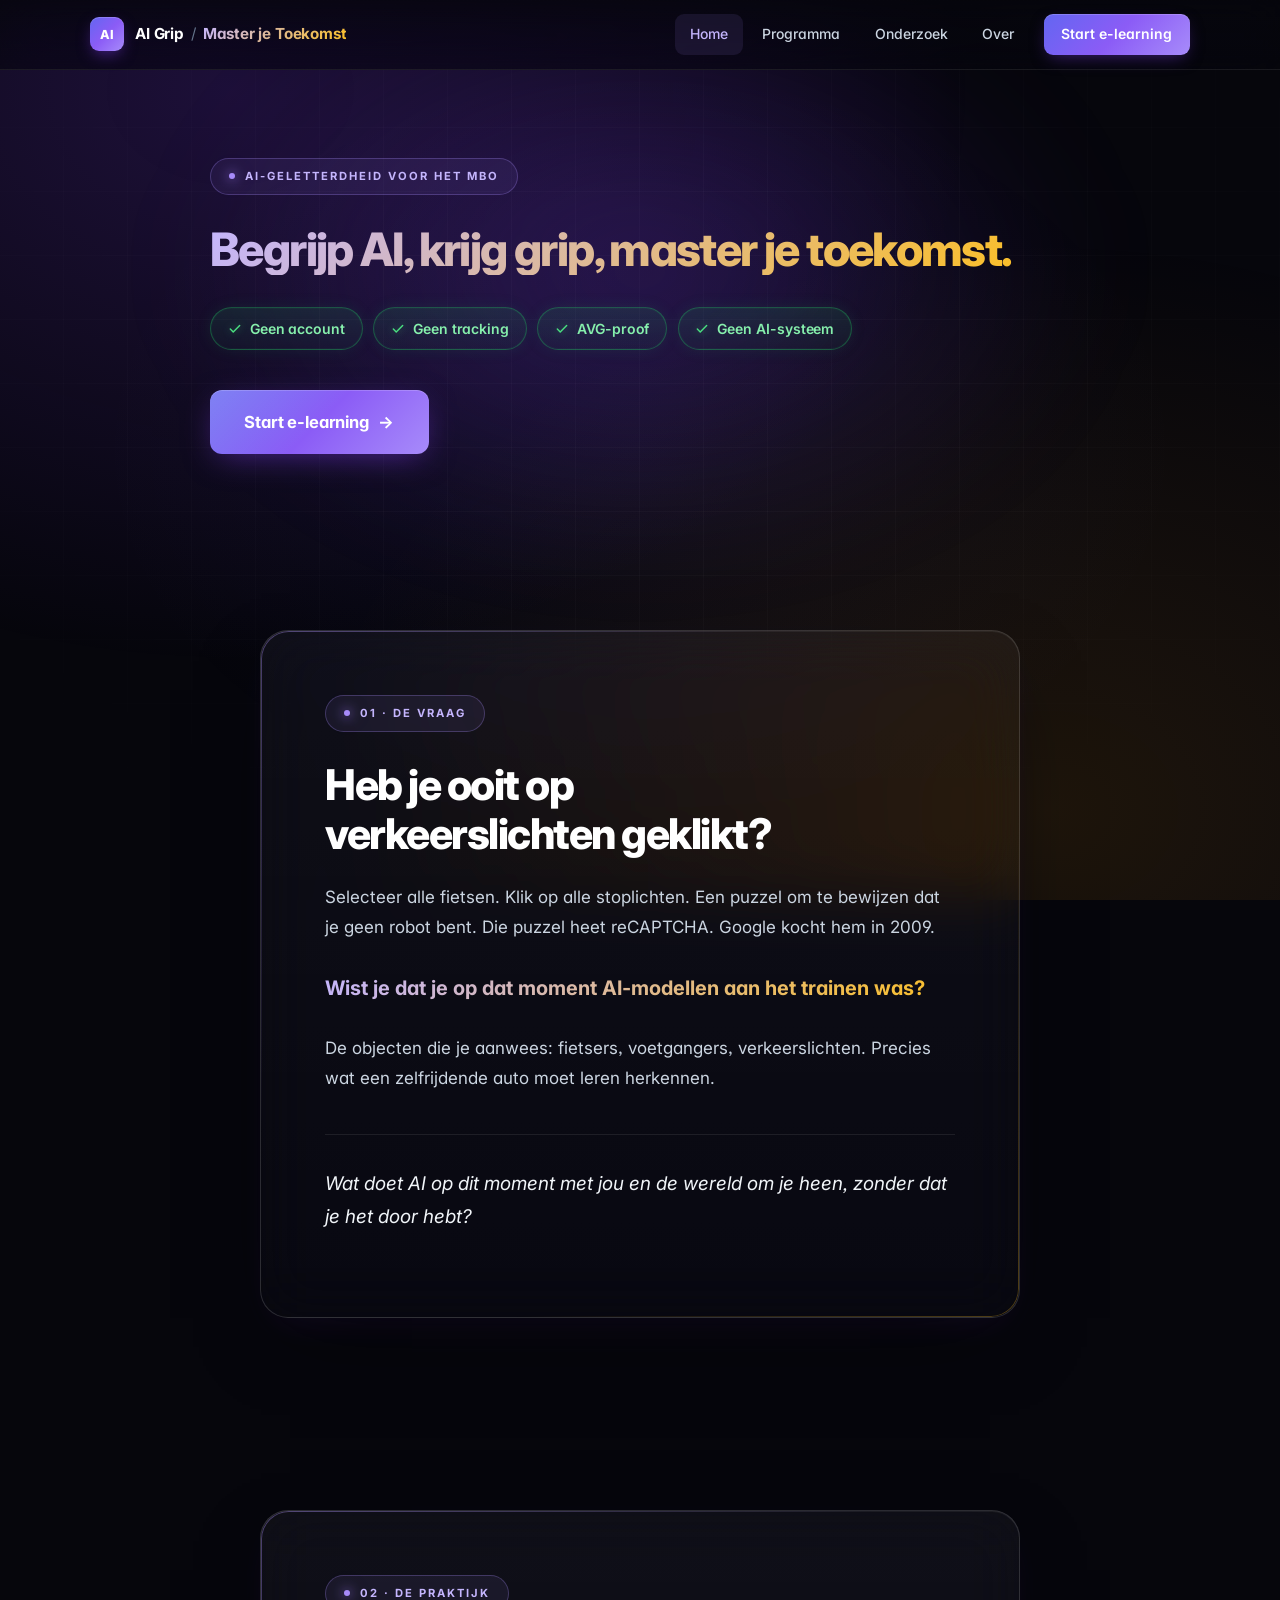
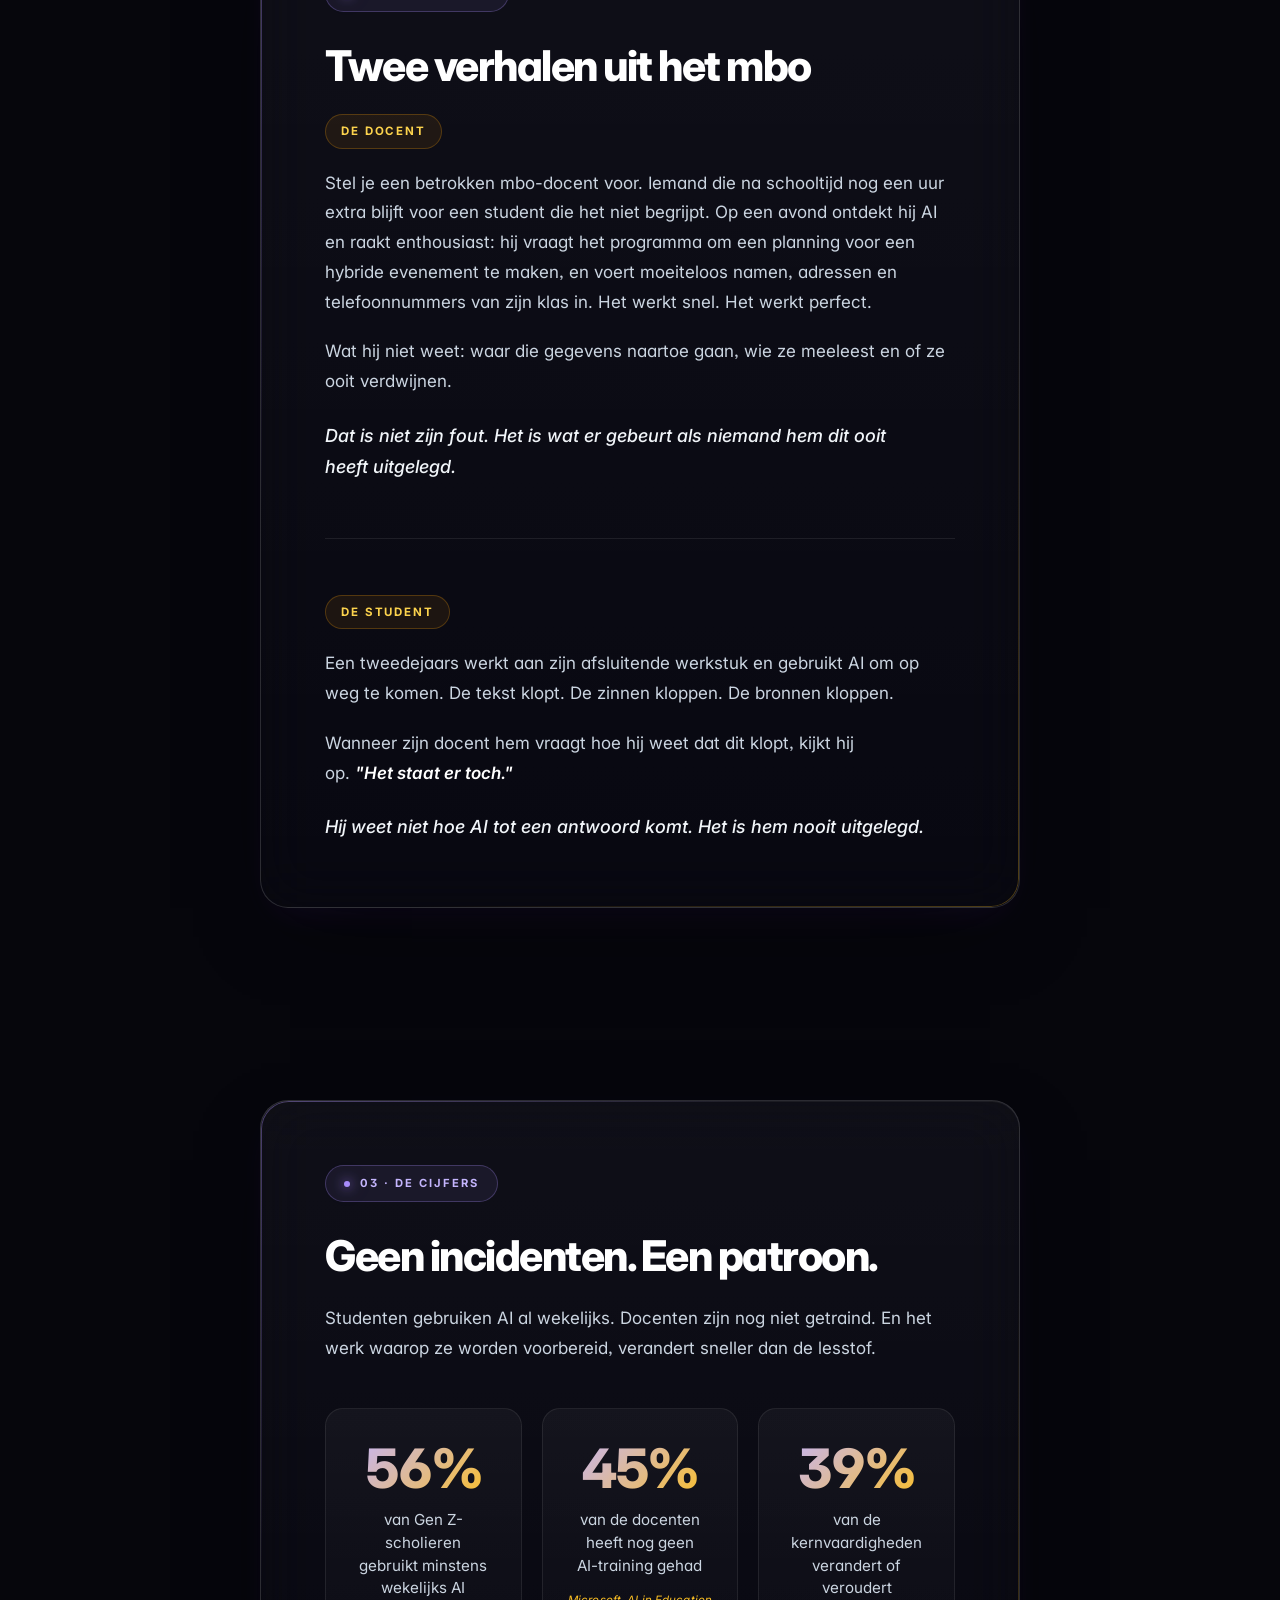
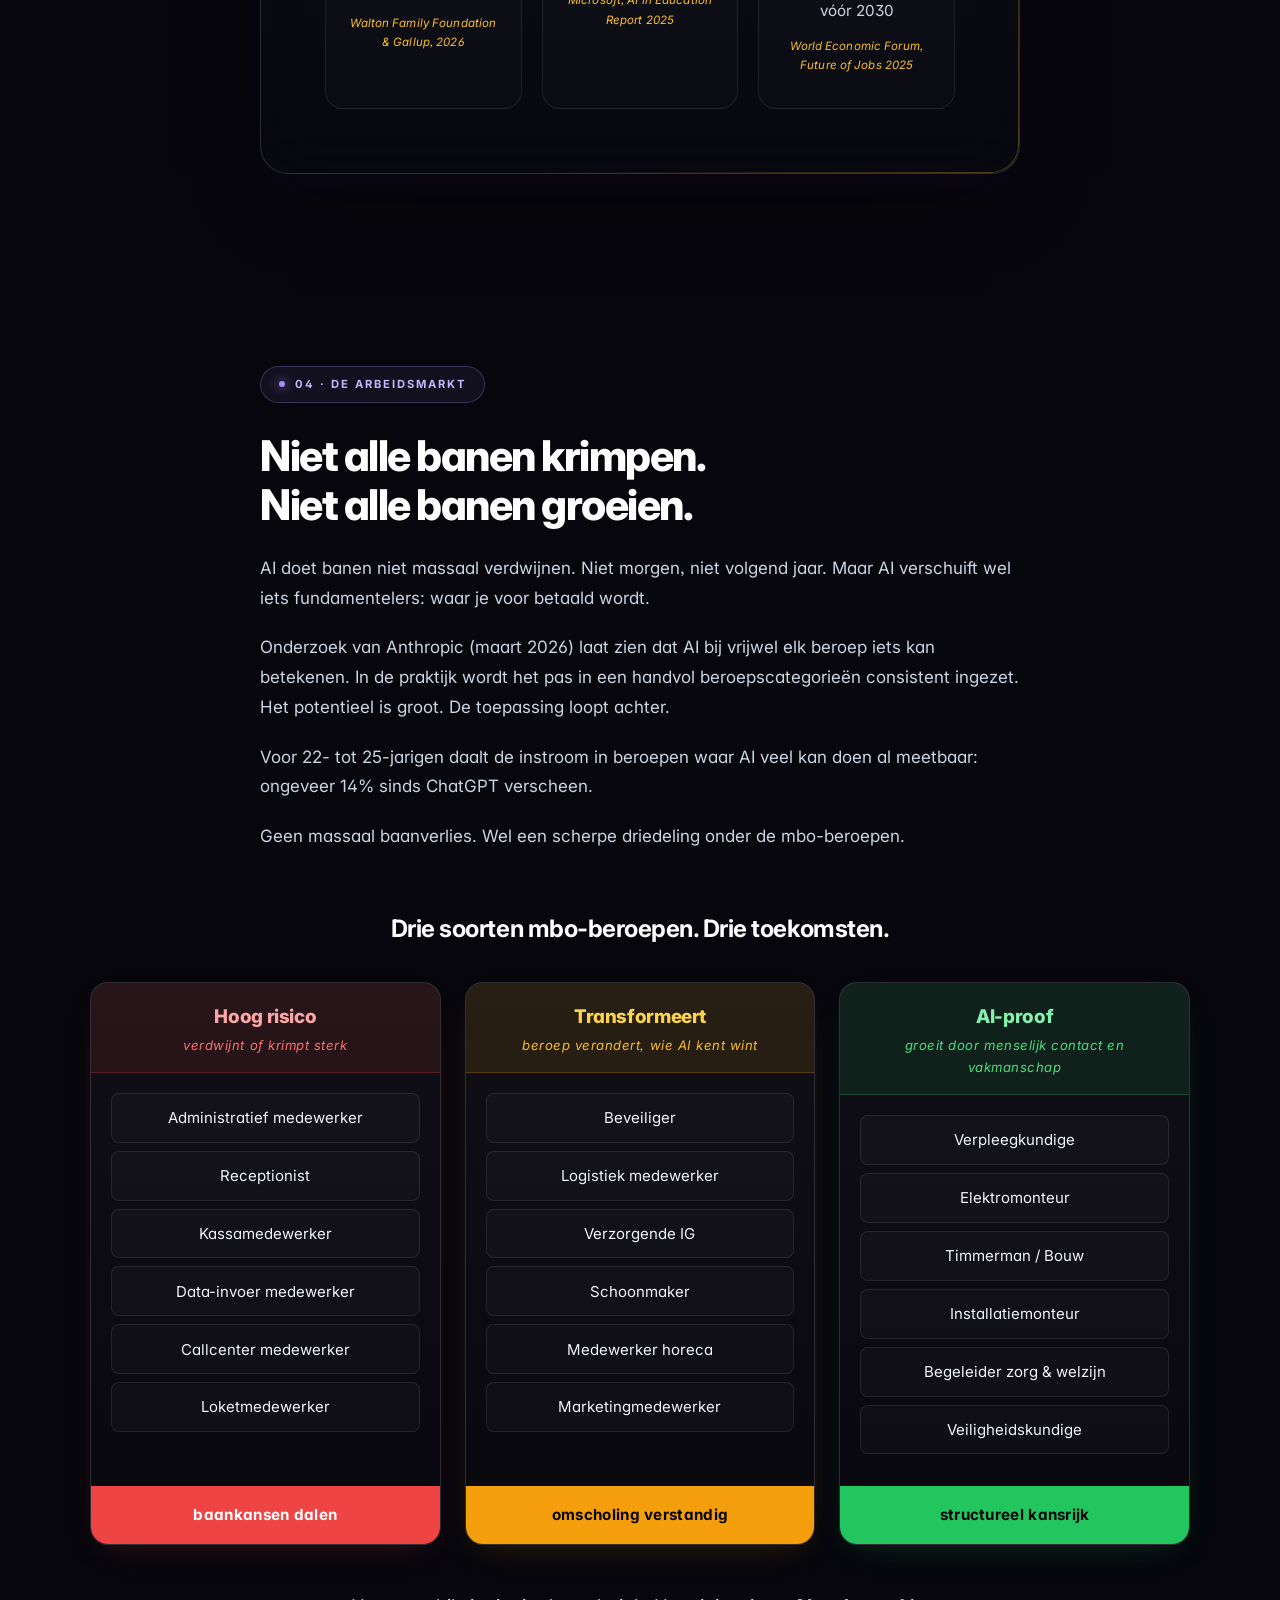
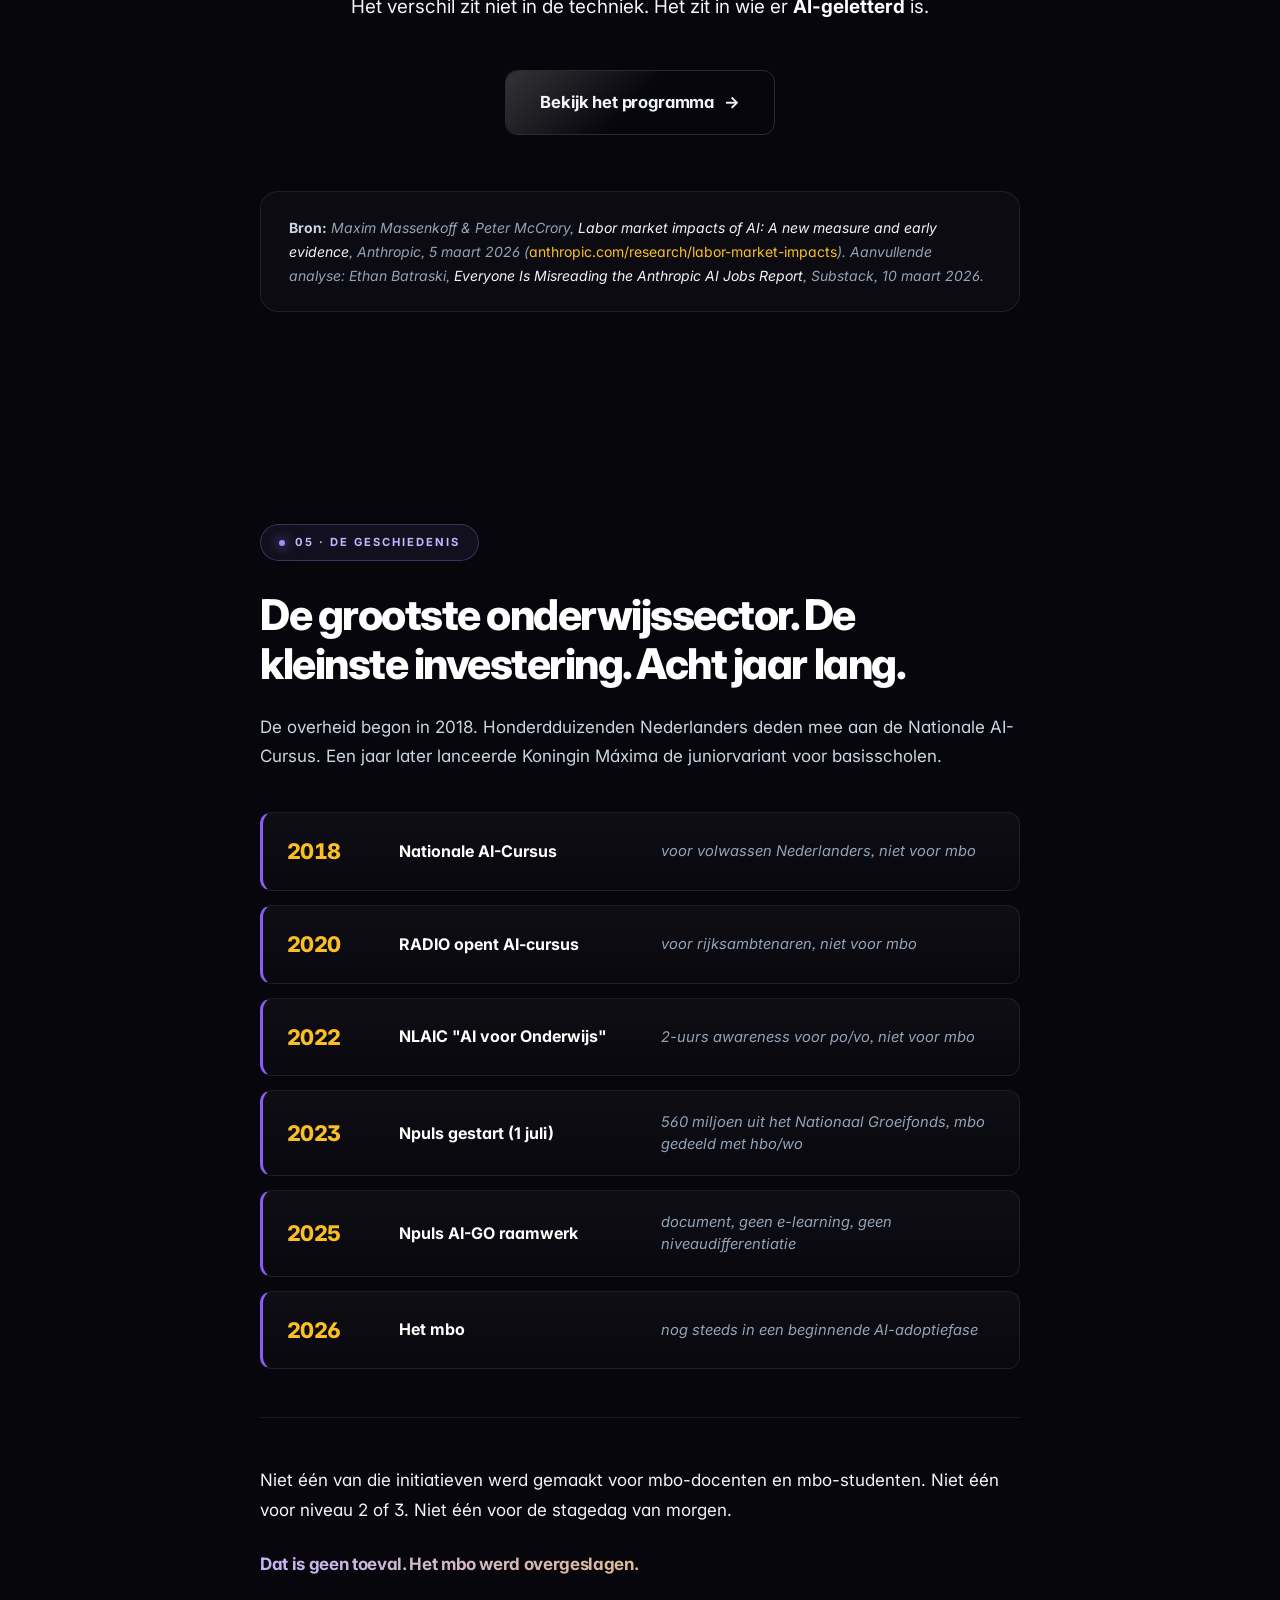
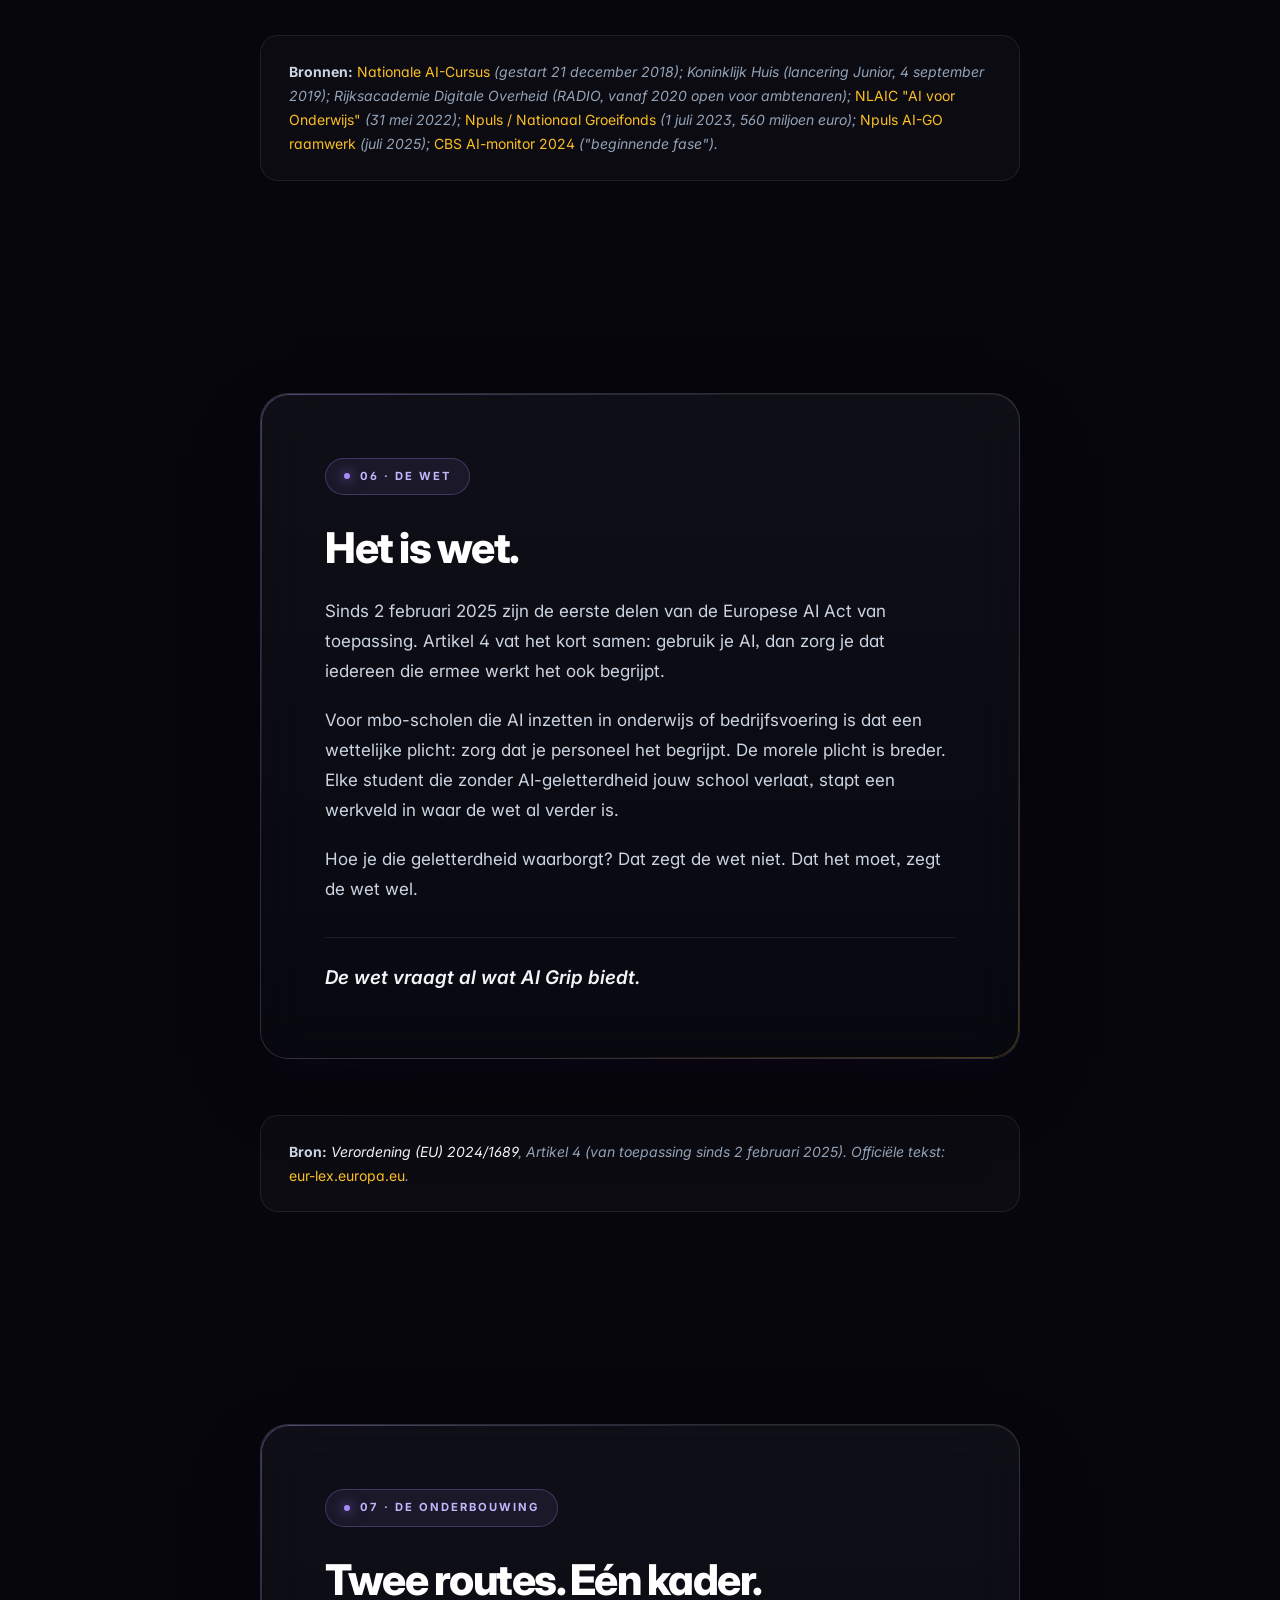
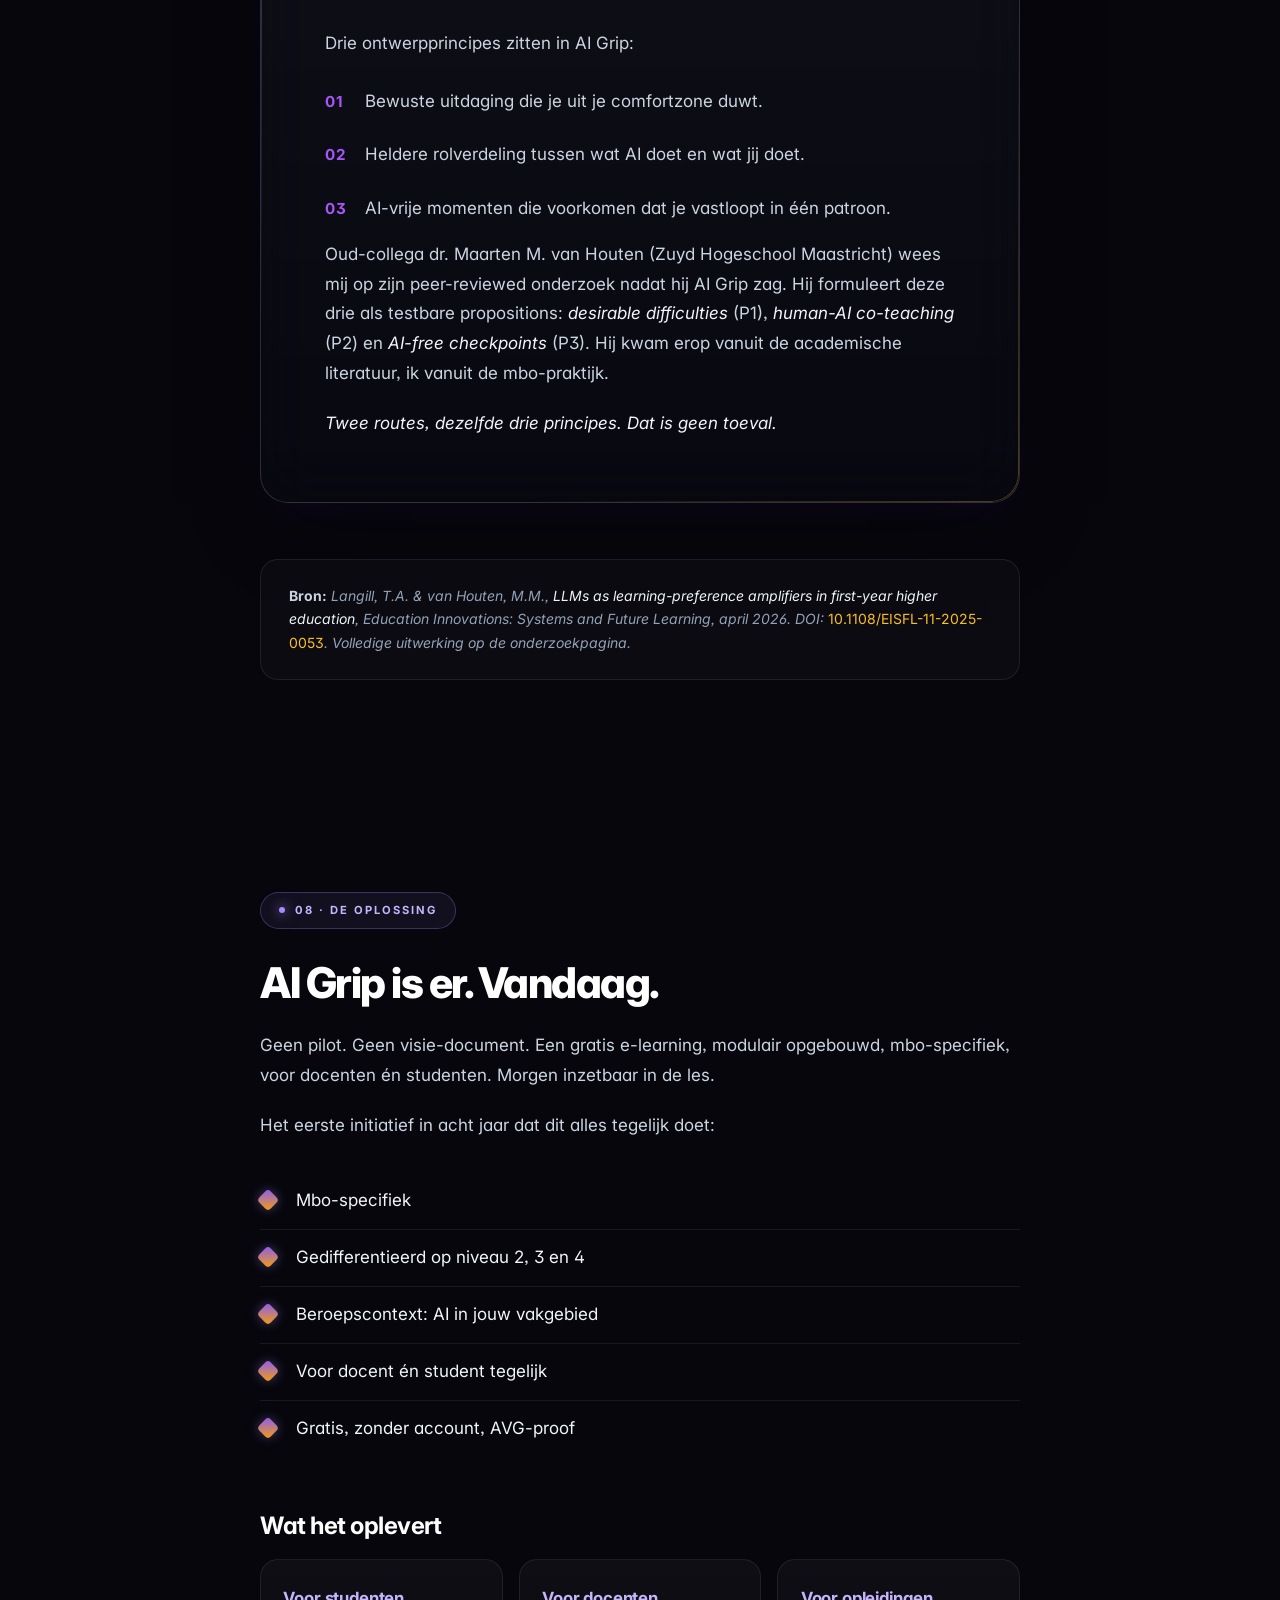
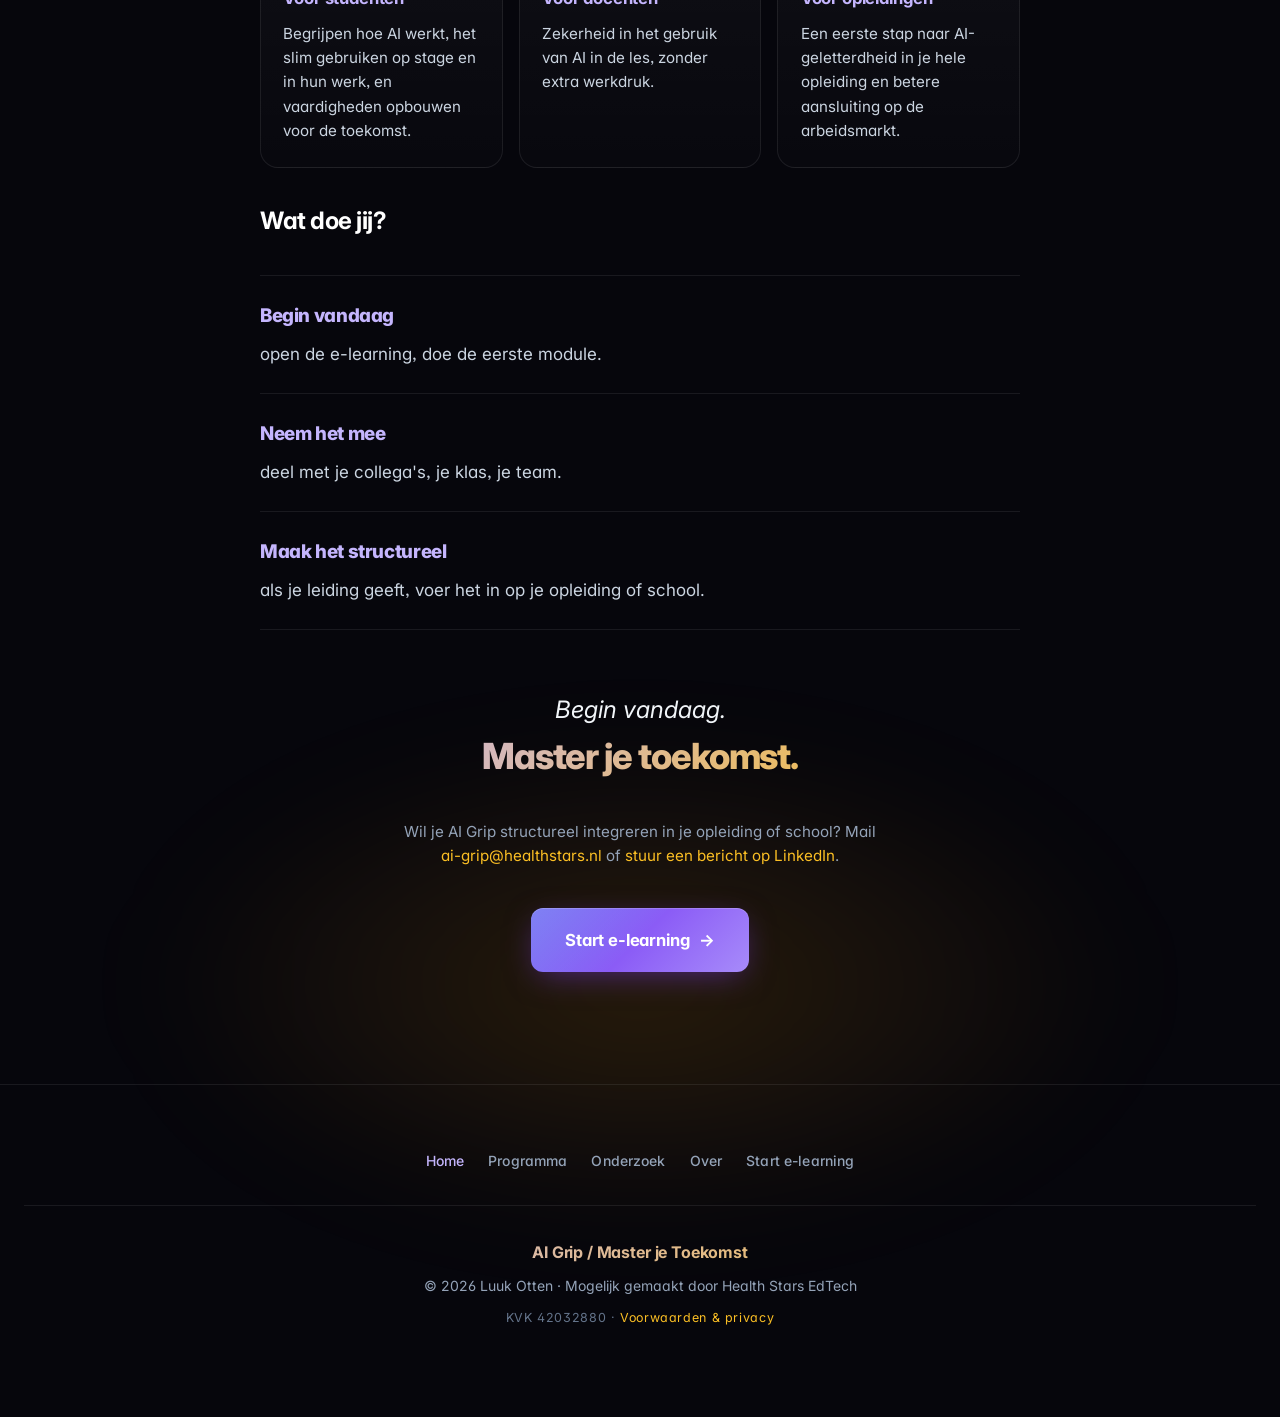
==== commit 2c5c7b65: "Sync MBO3 02:40: principes 01/02/03 genummerd" ====
--- a/index.html
+++ b/index.html
@@ -323,9 +323,9 @@
       <span class="eyebrow">07 · De onderbouwing</span>
       <h2>Twee routes. Eén kader.</h2>
       <p>Drie ontwerpprincipes zitten in AI Grip:</p>
-      <p>Bewuste uitdaging die je uit je comfortzone duwt.</p>
-      <p>Heldere rolverdeling tussen wat AI doet en wat jij doet.</p>
-      <p>AI-vrije momenten die voorkomen dat je vastloopt in één patroon.</p>
+      <p class="principe"><span class="principe-nr">01</span>Bewuste uitdaging die je uit je comfortzone duwt.</p>
+      <p class="principe"><span class="principe-nr">02</span>Heldere rolverdeling tussen wat AI doet en wat jij doet.</p>
+      <p class="principe"><span class="principe-nr">03</span>AI-vrije momenten die voorkomen dat je vastloopt in één patroon.</p>
       <p>Oud-collega dr. Maarten M. van Houten (Zuyd Hogeschool Maastricht) wees mij op zijn peer-reviewed onderzoek nadat hij AI Grip zag. Hij formuleert deze drie als testbare propositions: <em>desirable difficulties</em> (P1), <em>human-AI co-teaching</em> (P2) en <em>AI-free checkpoints</em> (P3). Hij kwam erop vanuit de academische literatuur, ik vanuit de mbo-praktijk.</p>
       <span class="closer-line"><em>Twee routes, dezelfde drie principes. Dat is geen toeval.</em></span>
     </div>
--- a/style.css
+++ b/style.css
@@ -1062,3 +1062,21 @@
   .nav-link:not(.nav-cta):not(.active) { display: none; }
   .nav-link.active { padding: 0.4rem 0.7rem; }
 }
+
+/* Blok 07 De onderbouwing — drie principes met genummerde prefix */
+.onderbouwing .principe {
+  display: flex;
+  align-items: baseline;
+  gap: 1rem;
+  margin: 0.5rem 0;
+  padding: 0.5rem 0;
+}
+.onderbouwing .principe-nr {
+  font-family: var(--font-display, 'Inter', sans-serif);
+  font-weight: 700;
+  font-size: 0.95rem;
+  color: #a855f7;
+  letter-spacing: 0.05em;
+  flex-shrink: 0;
+  min-width: 1.5rem;
+}
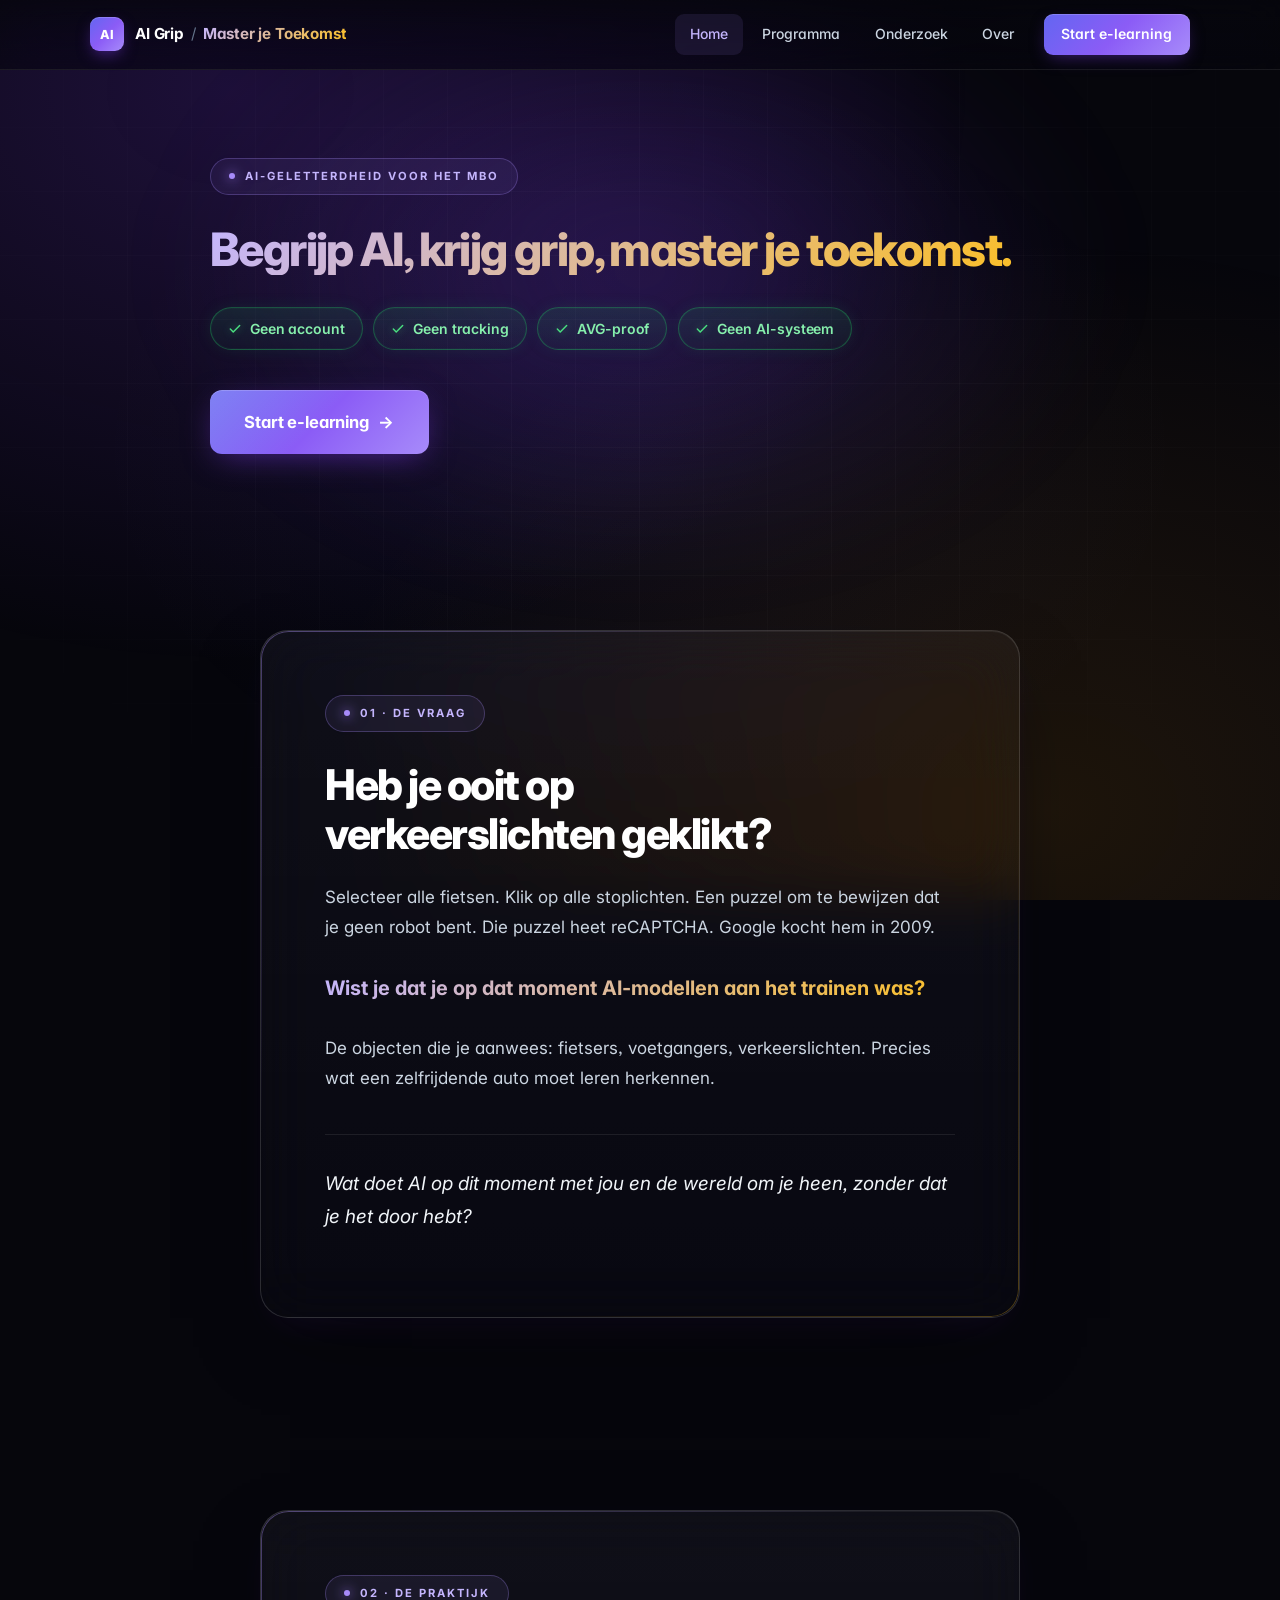
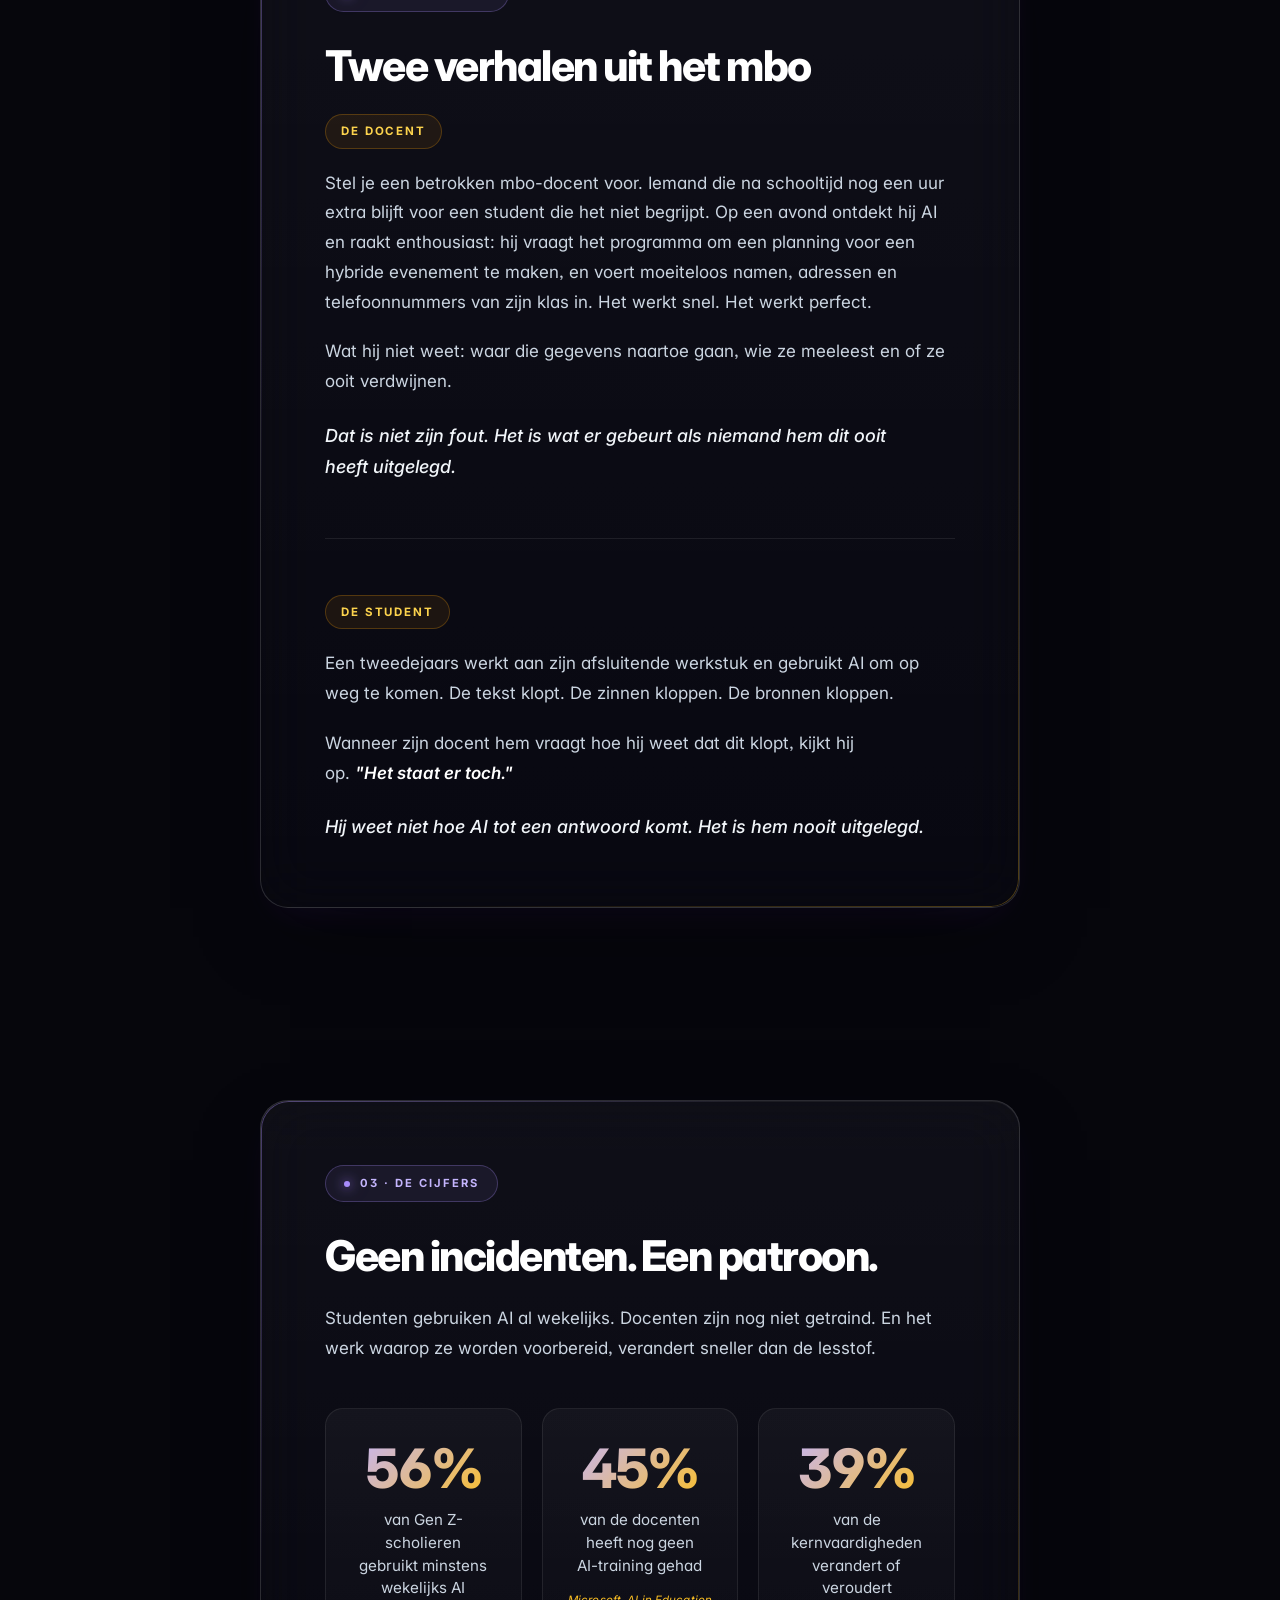
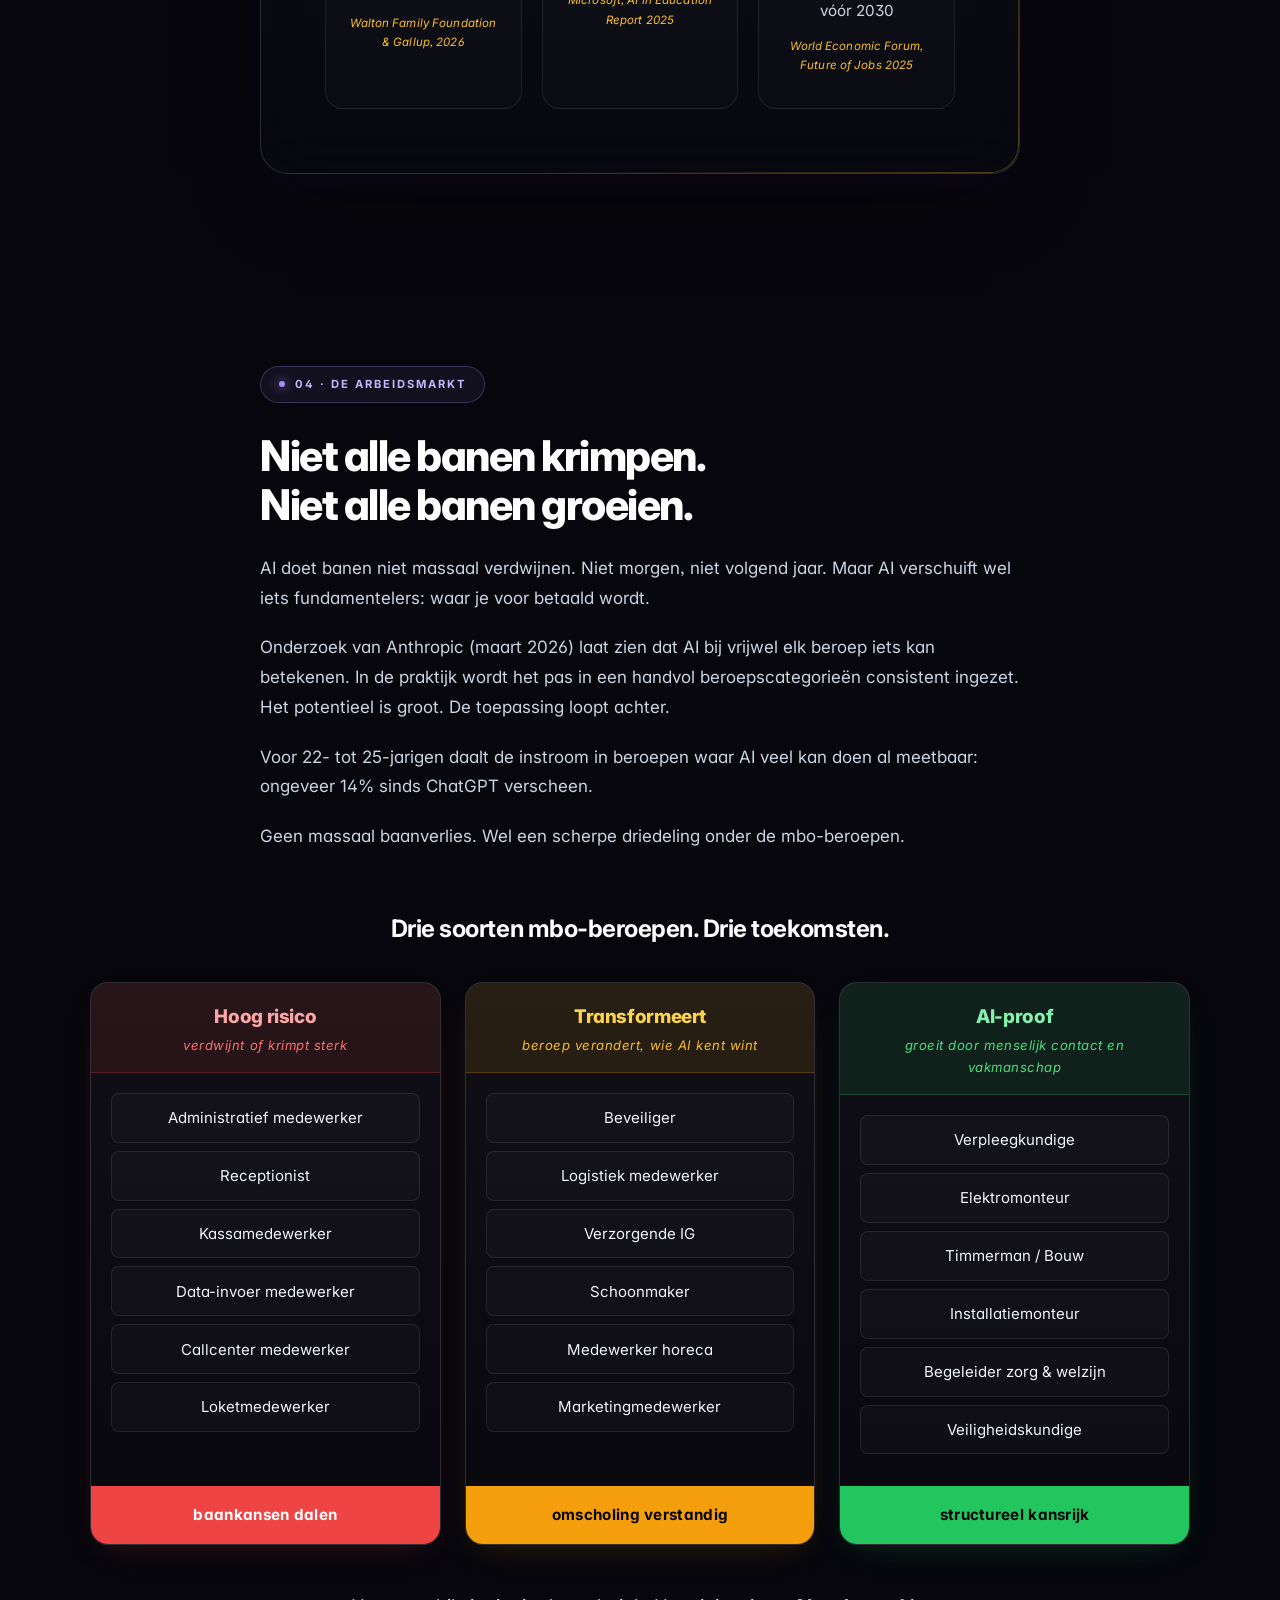
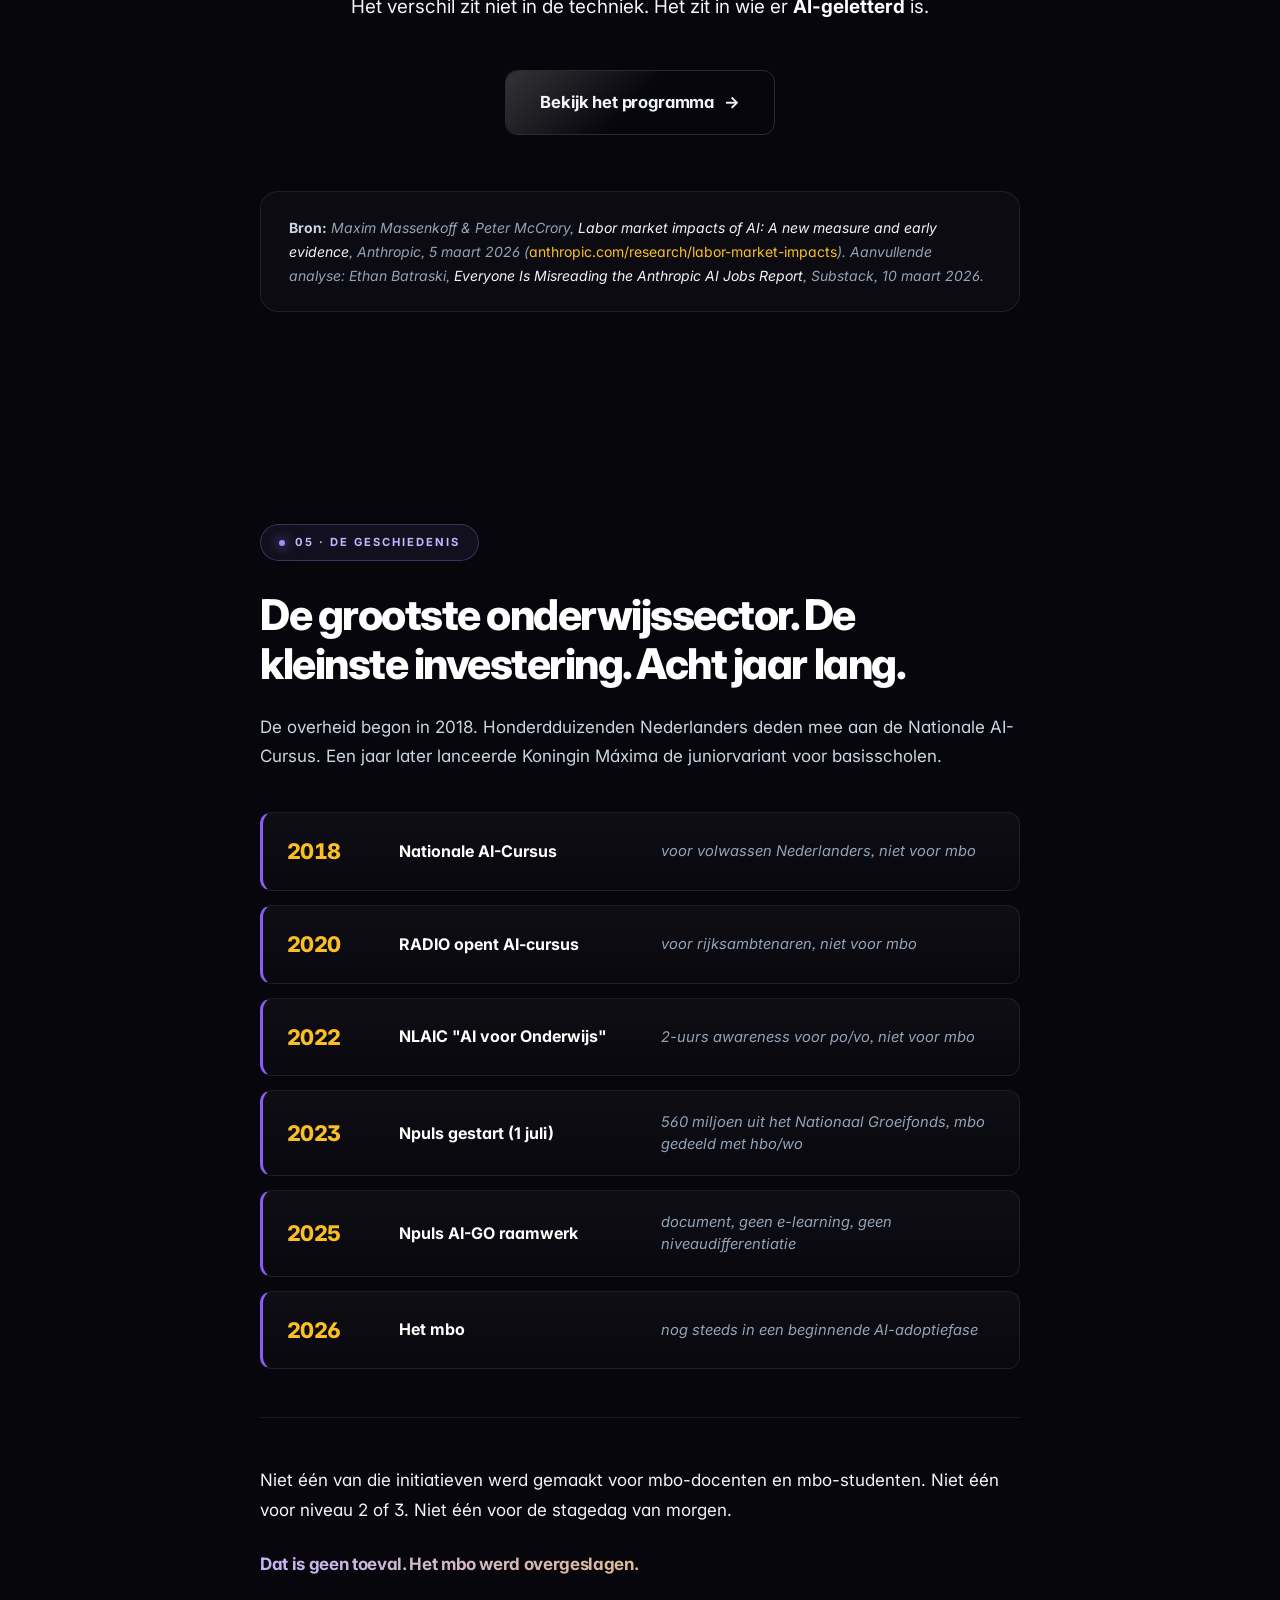
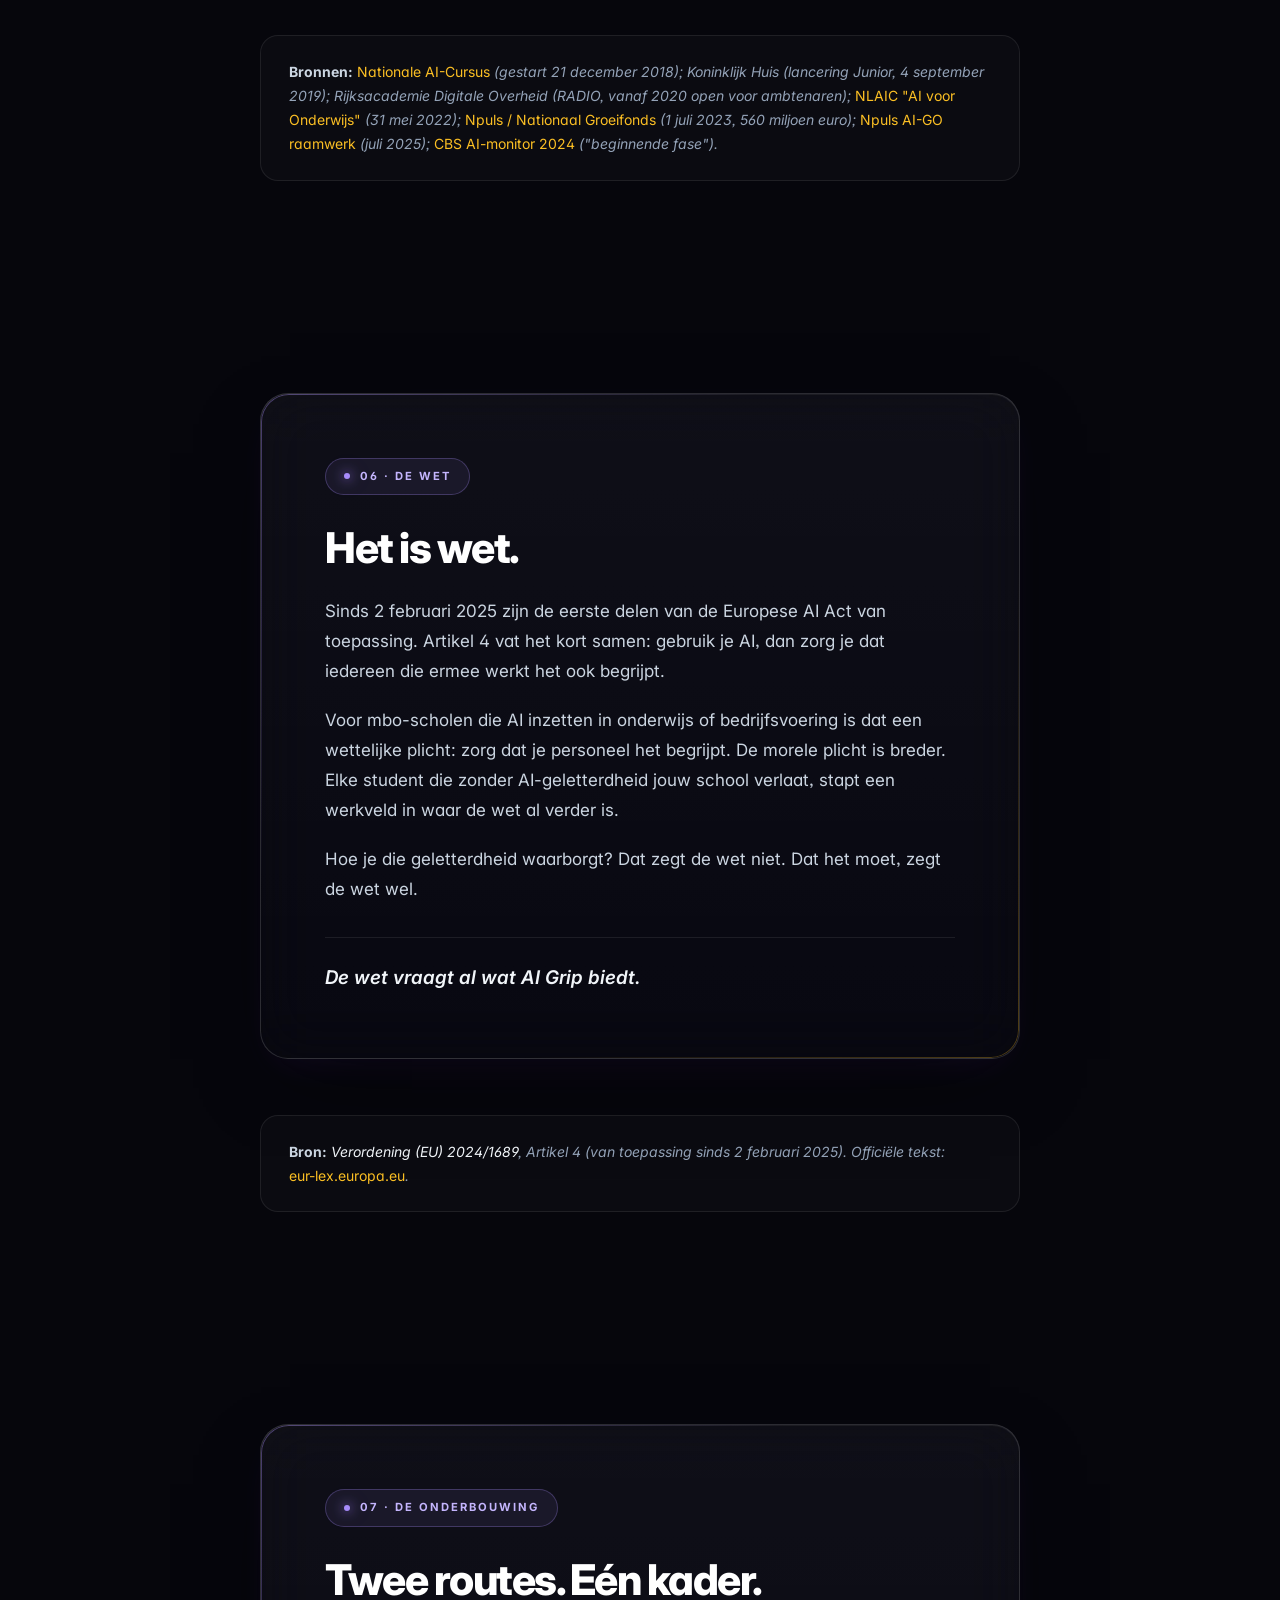
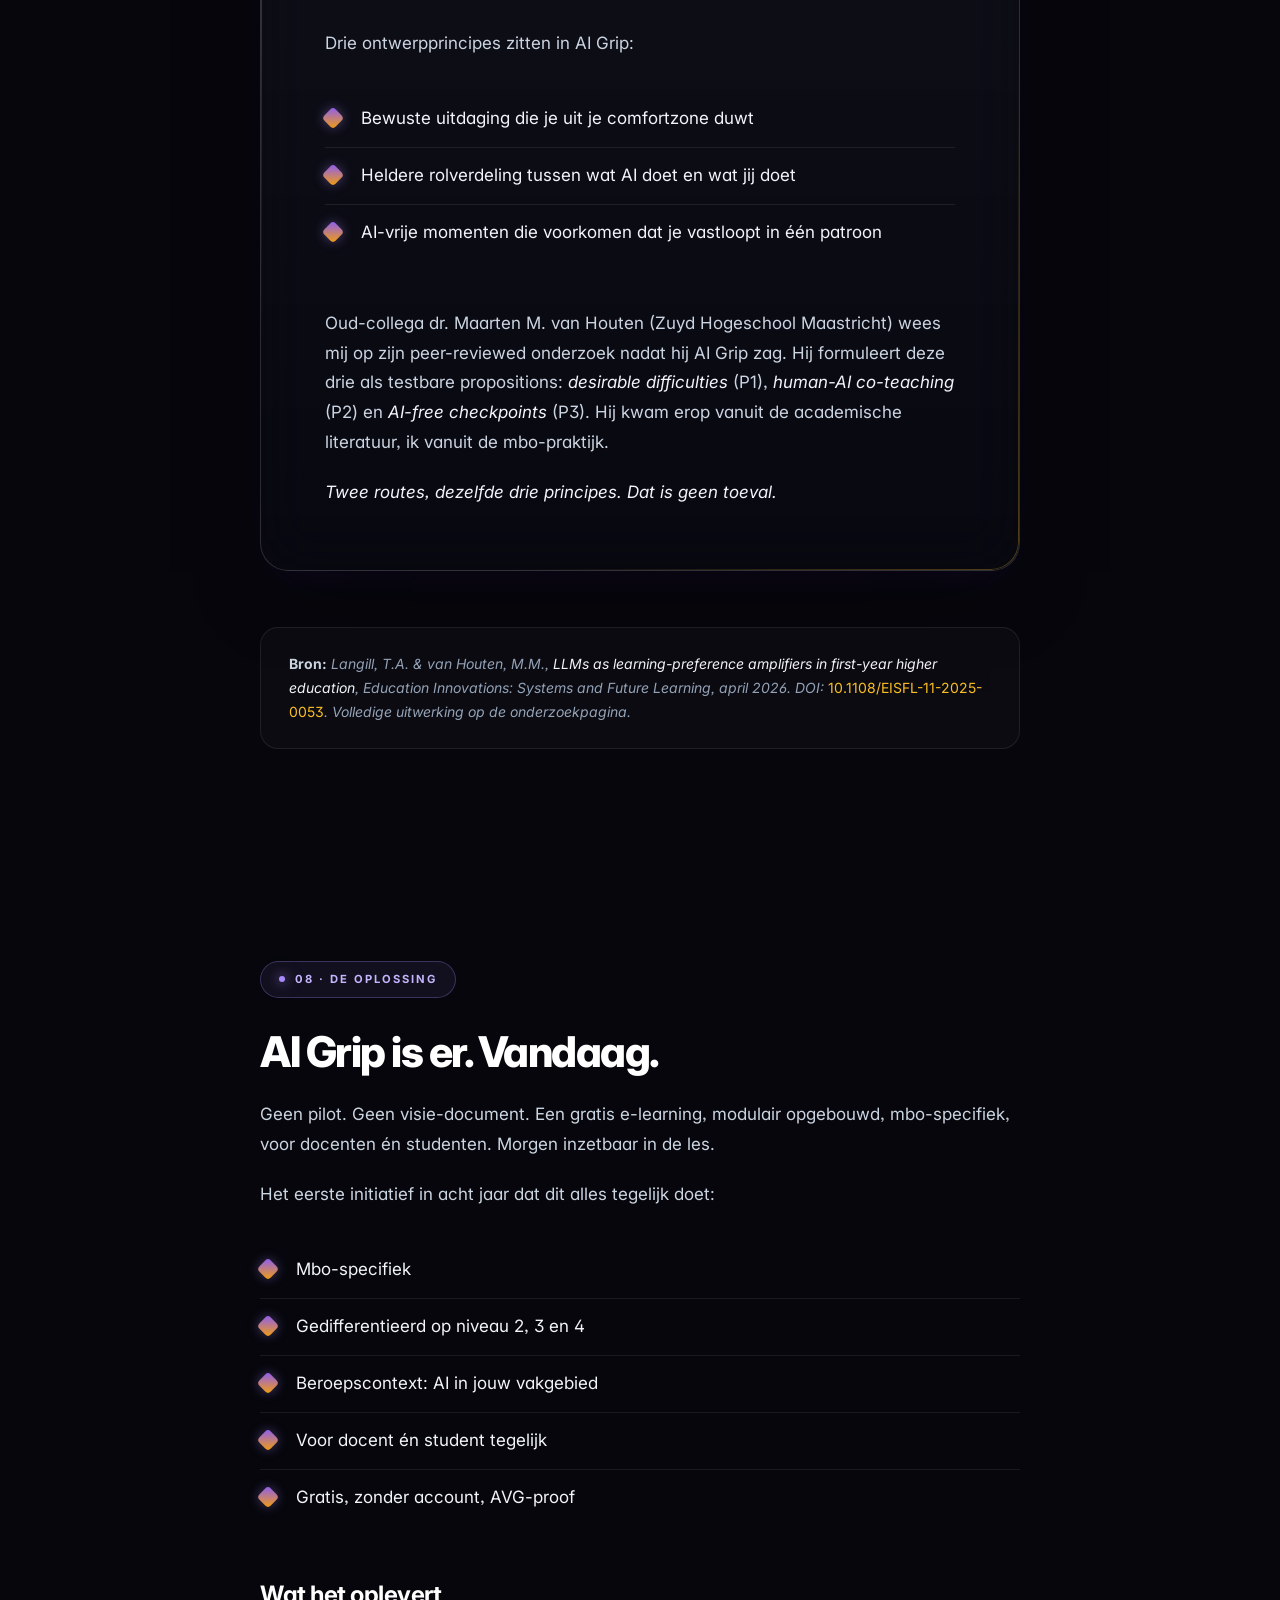
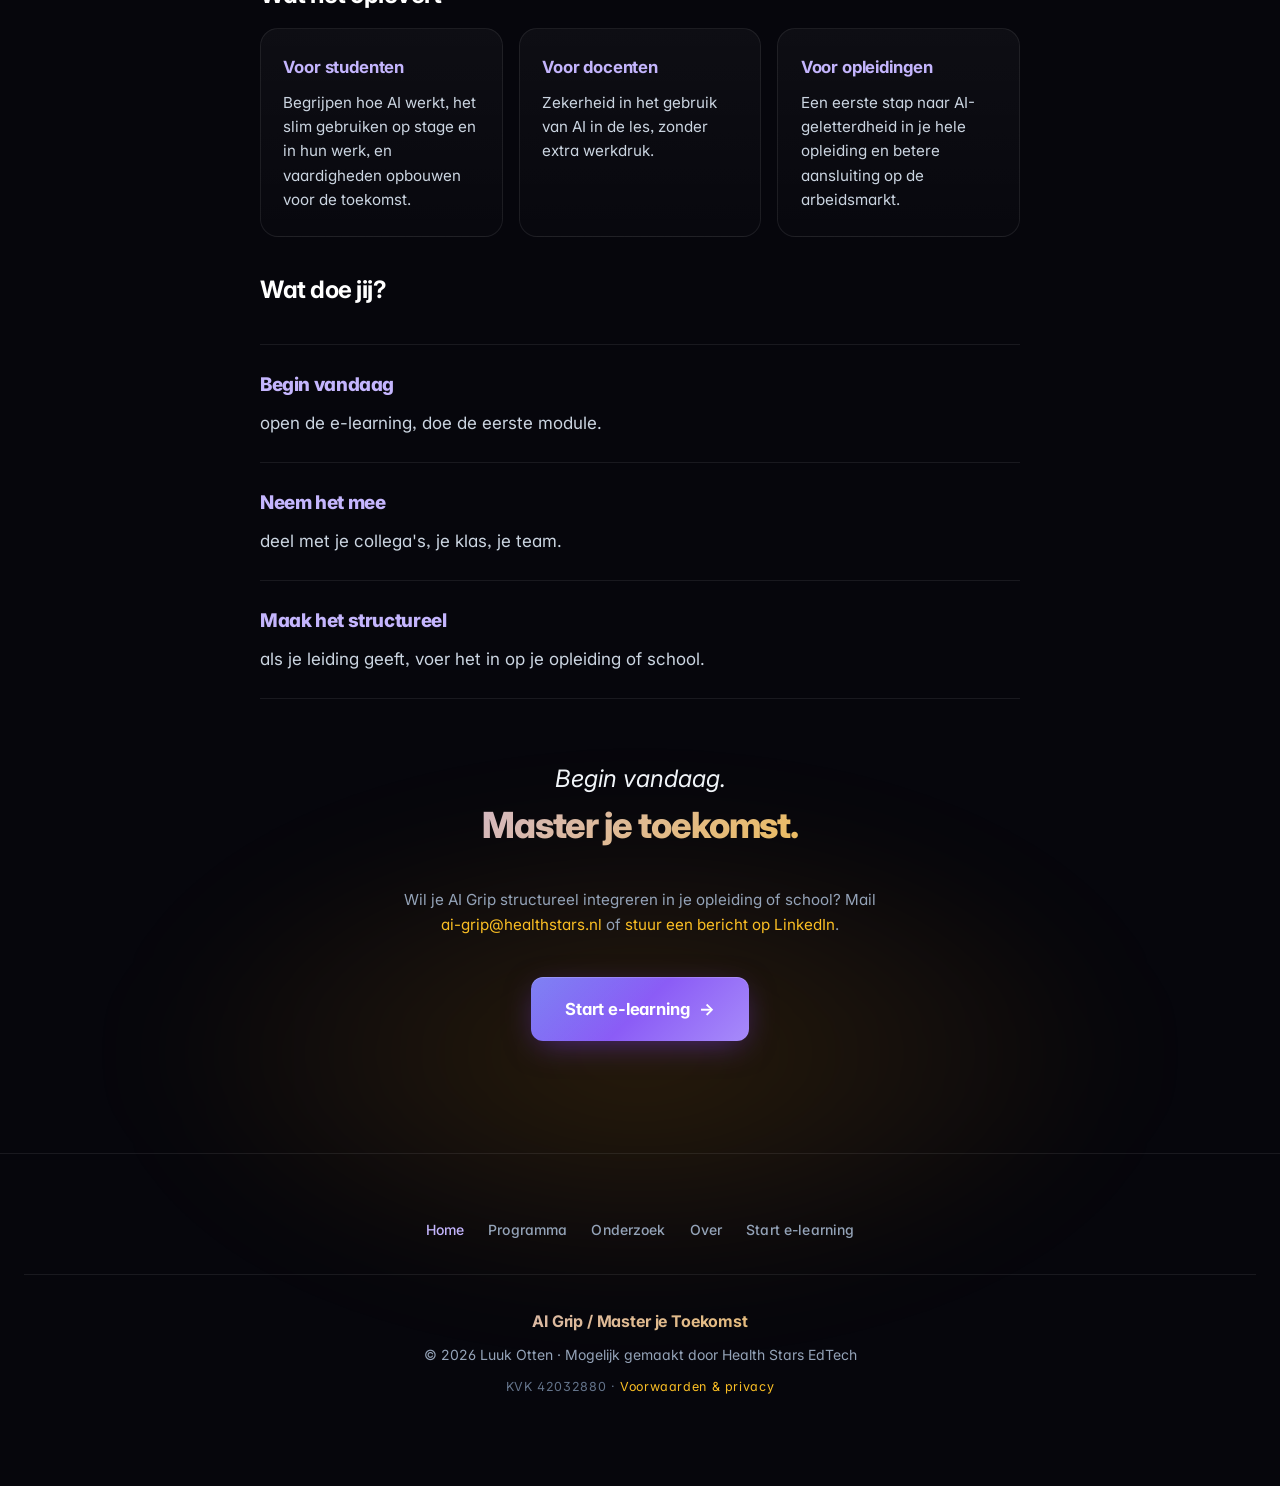
==== commit 3ced2f6a: "Sync MBO3 02:50: bewijs-styling voor drie principes blok 07" ====
--- a/index.html
+++ b/index.html
@@ -323,9 +323,11 @@
       <span class="eyebrow">07 · De onderbouwing</span>
       <h2>Twee routes. Eén kader.</h2>
       <p>Drie ontwerpprincipes zitten in AI Grip:</p>
-      <p class="principe"><span class="principe-nr">01</span>Bewuste uitdaging die je uit je comfortzone duwt.</p>
-      <p class="principe"><span class="principe-nr">02</span>Heldere rolverdeling tussen wat AI doet en wat jij doet.</p>
-      <p class="principe"><span class="principe-nr">03</span>AI-vrije momenten die voorkomen dat je vastloopt in één patroon.</p>
+      <ul class="bewijs">
+        <li>Bewuste uitdaging die je uit je comfortzone duwt</li>
+        <li>Heldere rolverdeling tussen wat AI doet en wat jij doet</li>
+        <li>AI-vrije momenten die voorkomen dat je vastloopt in één patroon</li>
+      </ul>
       <p>Oud-collega dr. Maarten M. van Houten (Zuyd Hogeschool Maastricht) wees mij op zijn peer-reviewed onderzoek nadat hij AI Grip zag. Hij formuleert deze drie als testbare propositions: <em>desirable difficulties</em> (P1), <em>human-AI co-teaching</em> (P2) en <em>AI-free checkpoints</em> (P3). Hij kwam erop vanuit de academische literatuur, ik vanuit de mbo-praktijk.</p>
       <span class="closer-line"><em>Twee routes, dezelfde drie principes. Dat is geen toeval.</em></span>
     </div>
--- a/style.css
+++ b/style.css
@@ -1063,20 +1063,25 @@
   .nav-link.active { padding: 0.4rem 0.7rem; }
 }
 
-/* Blok 07 De onderbouwing — drie principes met genummerde prefix */
-.onderbouwing .principe {
-  display: flex;
-  align-items: baseline;
-  gap: 1rem;
-  margin: 0.5rem 0;
-  padding: 0.5rem 0;
-}
-.onderbouwing .principe-nr {
-  font-family: var(--font-display, 'Inter', sans-serif);
-  font-weight: 700;
-  font-size: 0.95rem;
-  color: #a855f7;
-  letter-spacing: 0.05em;
-  flex-shrink: 0;
-  min-width: 1.5rem;
-}
+/* Blok 07 De onderbouwing — drie principes met zelfde bewijs-styling als blok 08 */
+.onderbouwing ul.bewijs { list-style: none; margin: 2rem 0 3rem; }
+.onderbouwing ul.bewijs li {
+  position: relative;
+  padding: 0.85rem 0 0.85rem 2.25rem;
+  color: var(--text);
+  font-size: 1.0625rem;
+  border-bottom: 1px solid var(--border);
+}
+.onderbouwing ul.bewijs li::before {
+  content: '';
+  position: absolute;
+  left: 0;
+  top: 1.2rem;
+  width: 16px;
+  height: 16px;
+  background: linear-gradient(135deg, var(--purple-500), var(--amber-500));
+  border-radius: 4px;
+  transform: rotate(45deg);
+  box-shadow: 0 0 12px rgba(168,139,250,0.4);
+}
+.onderbouwing ul.bewijs li:last-child { border-bottom: none; }
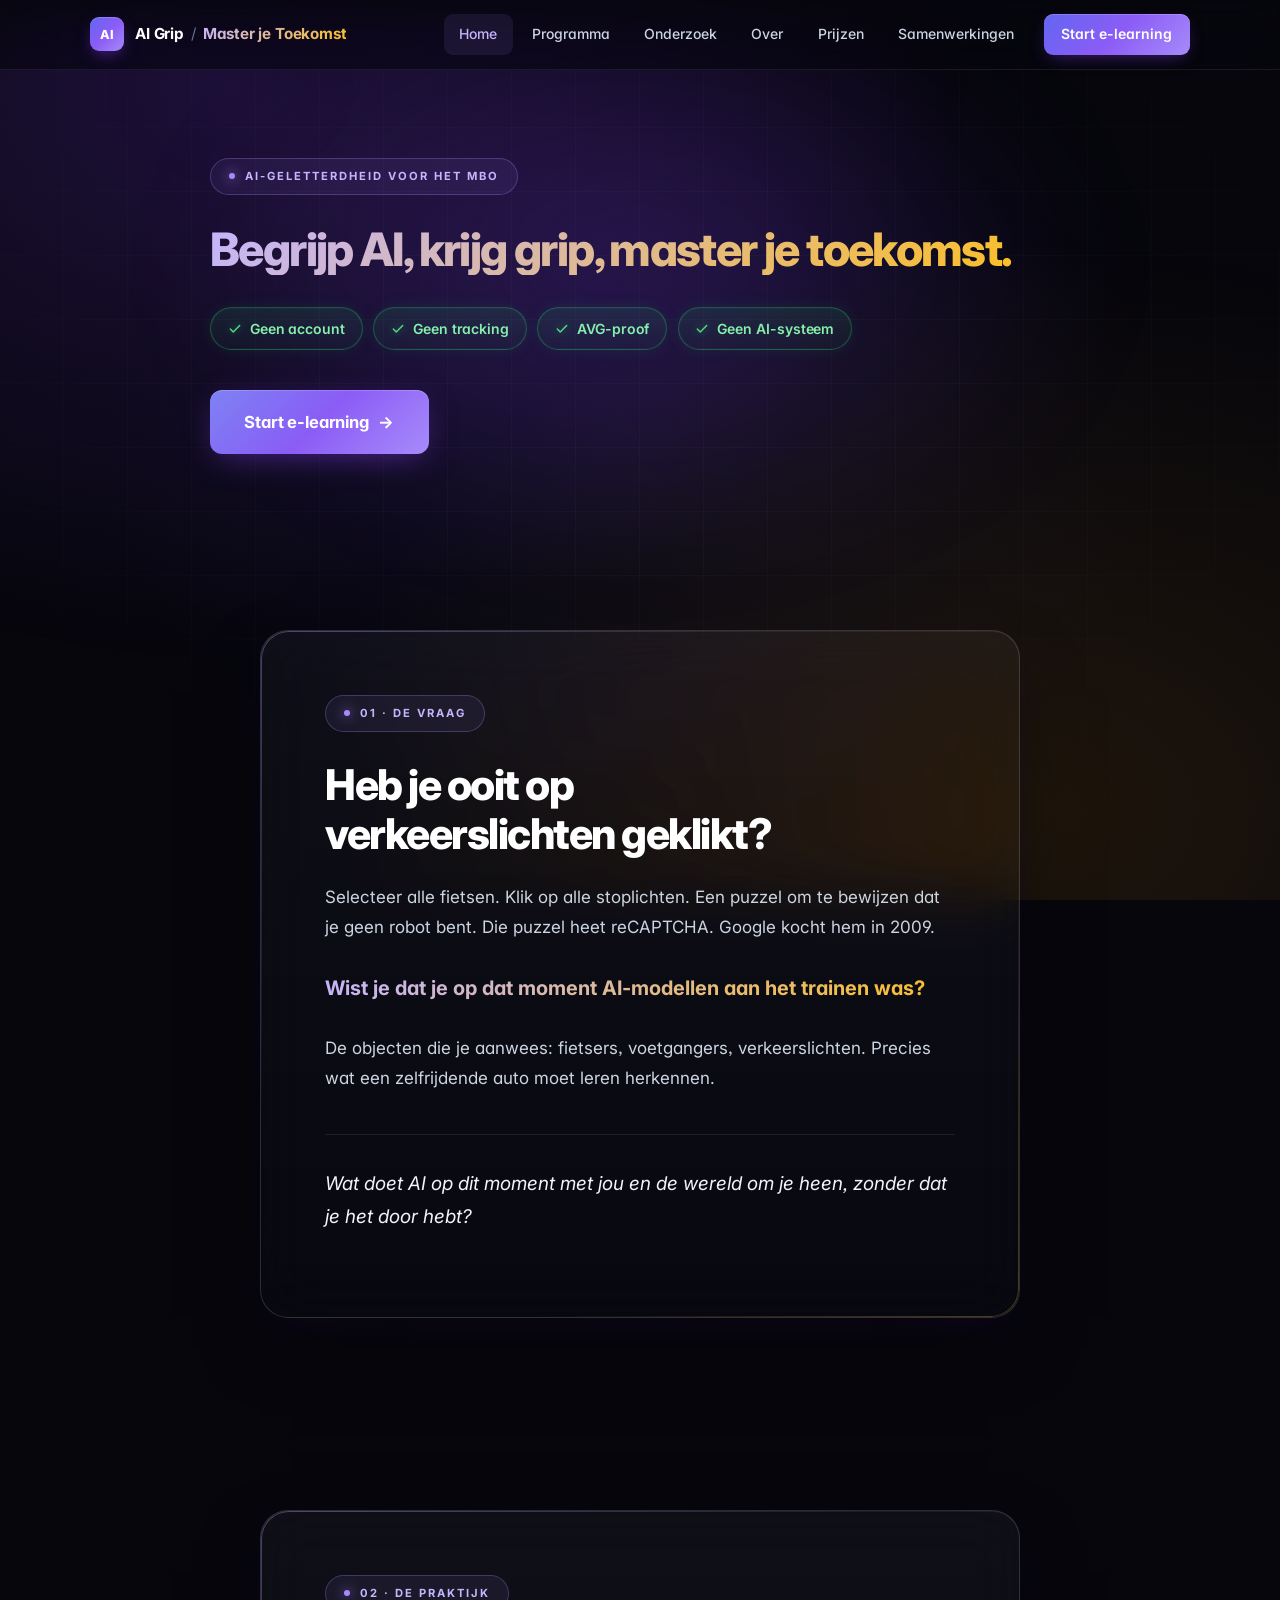
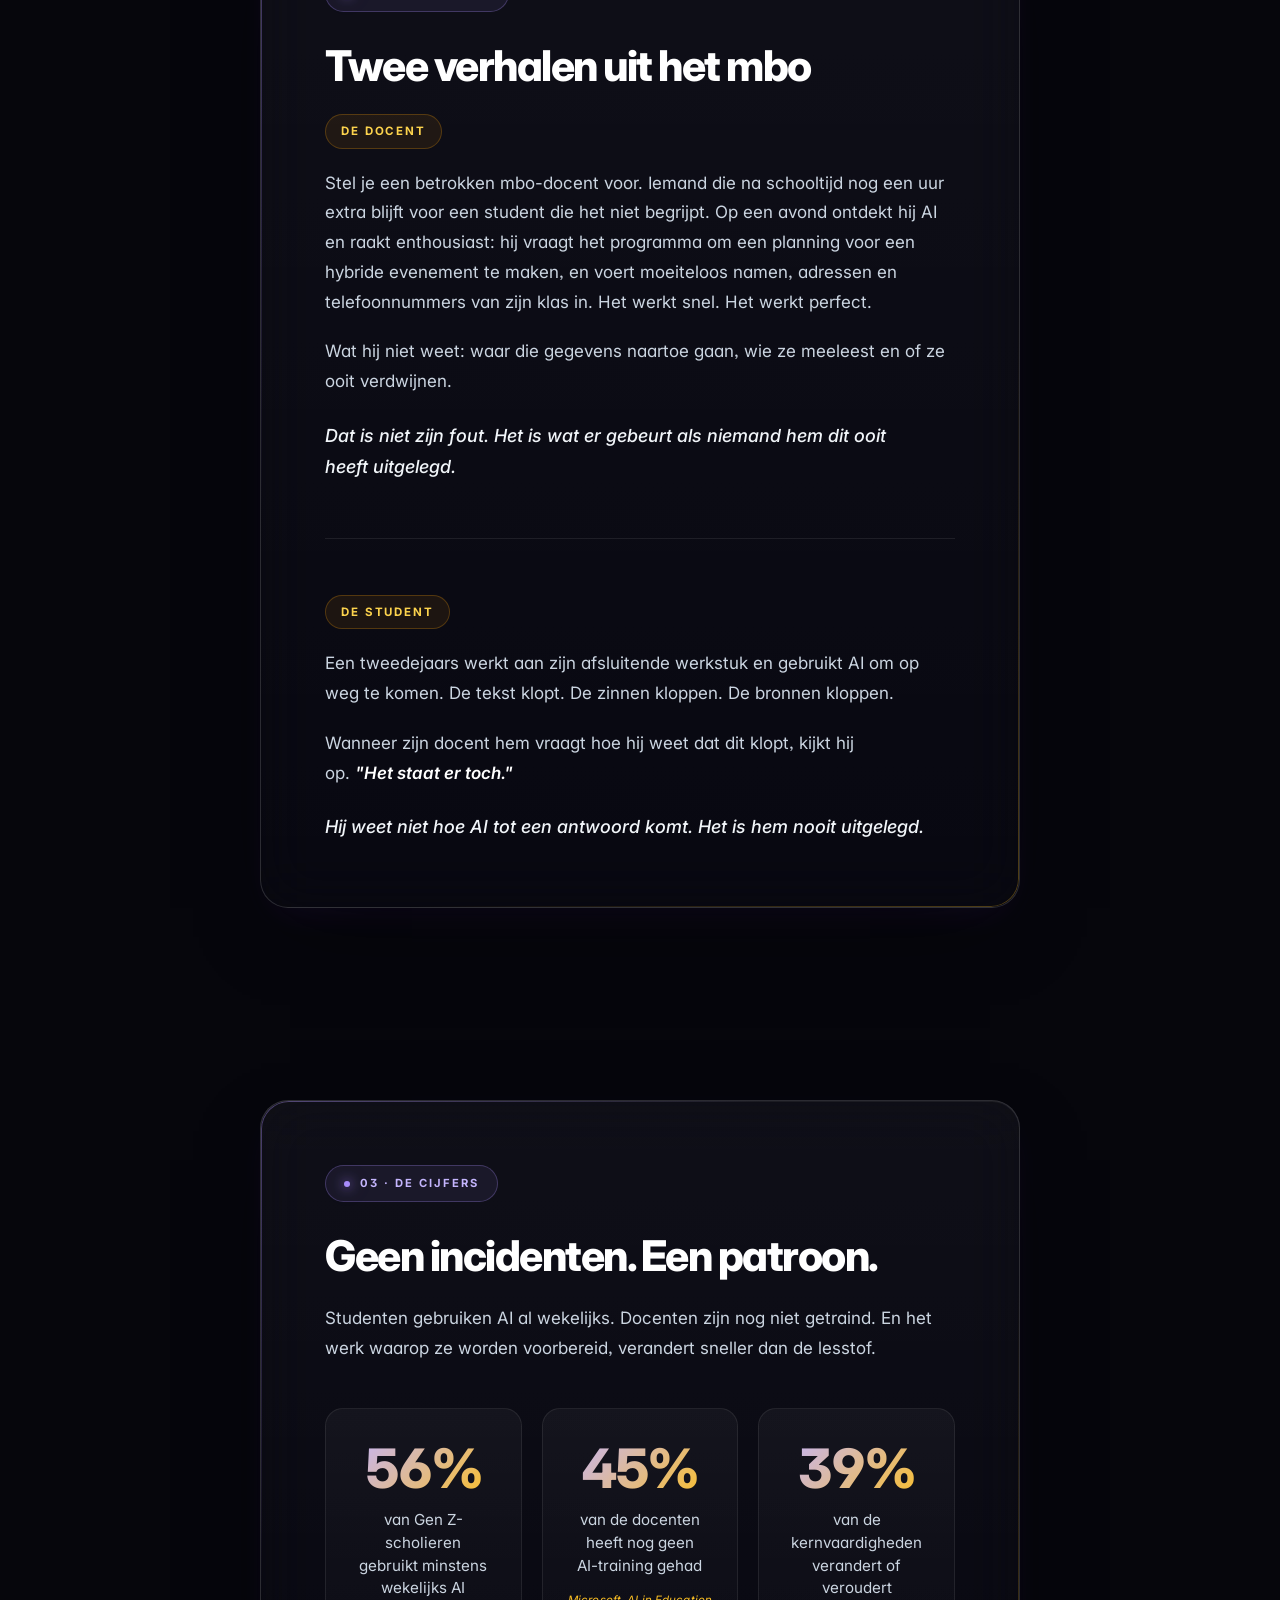
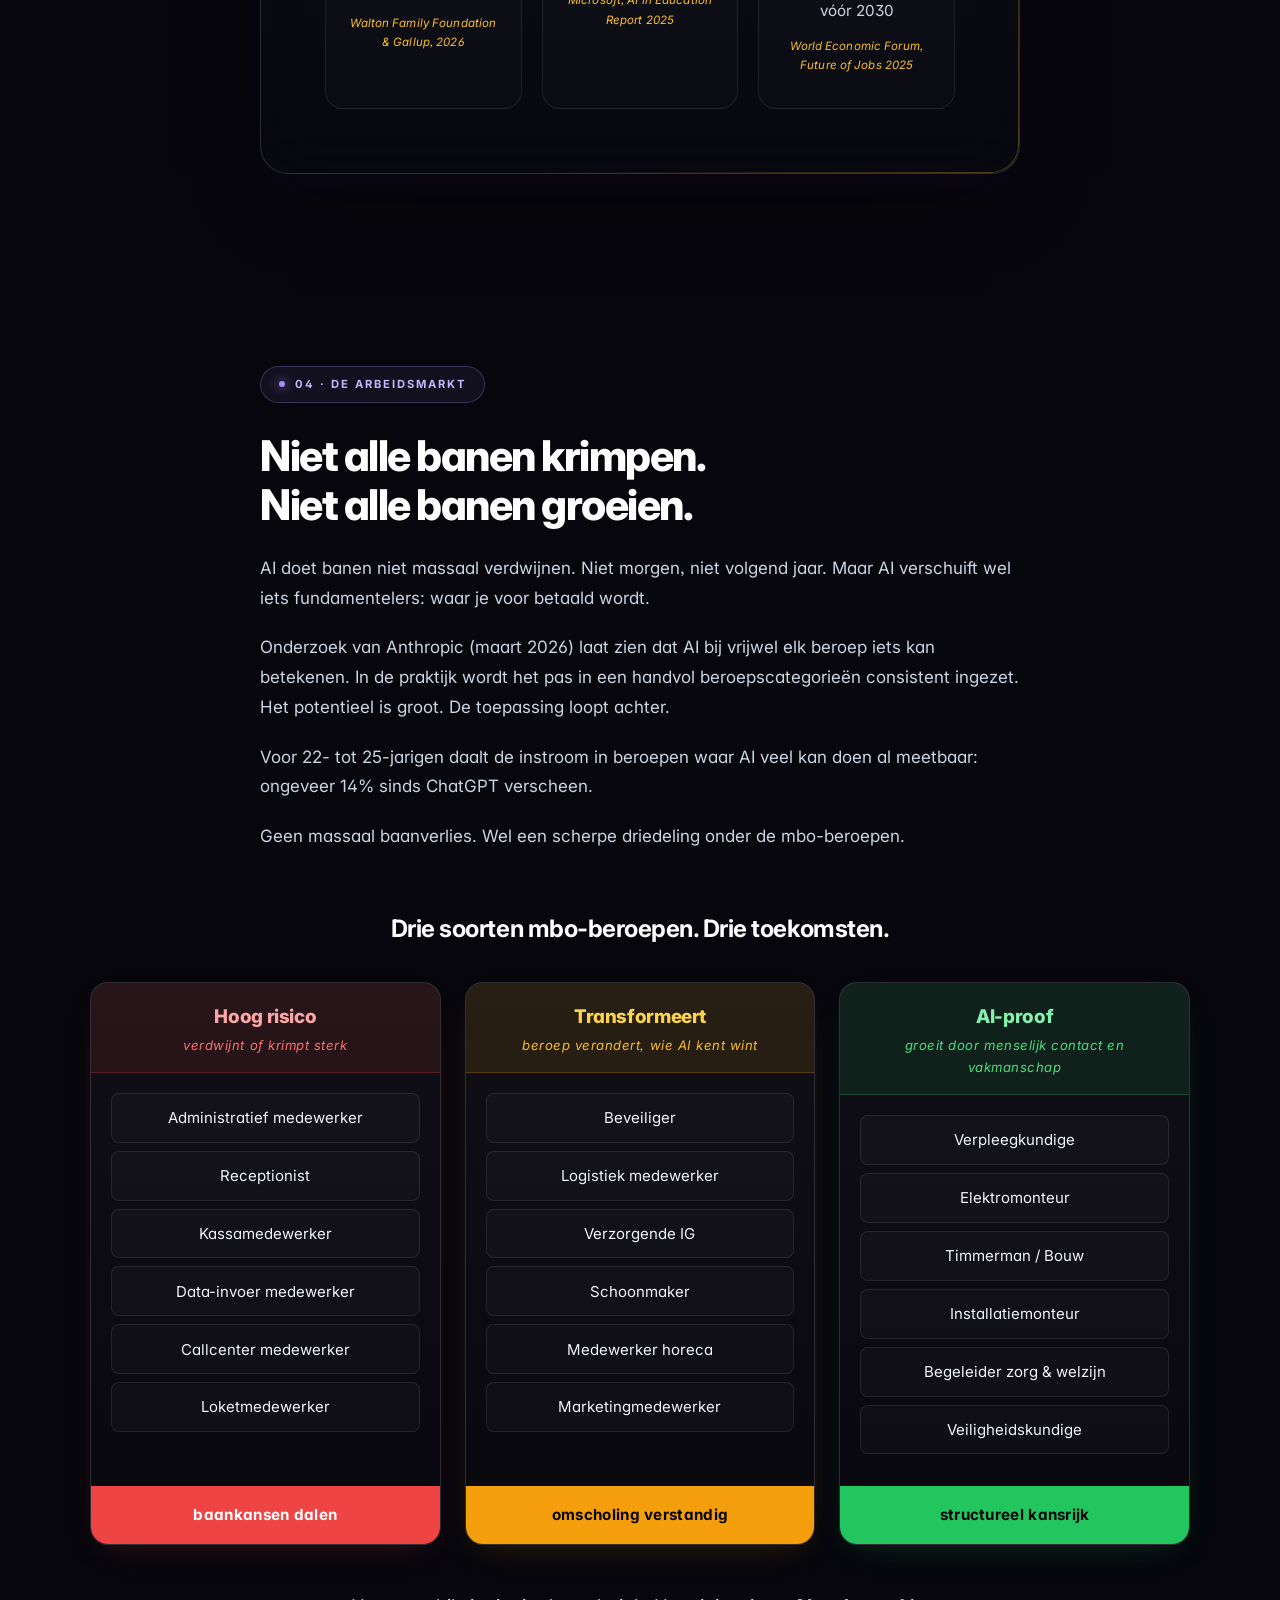
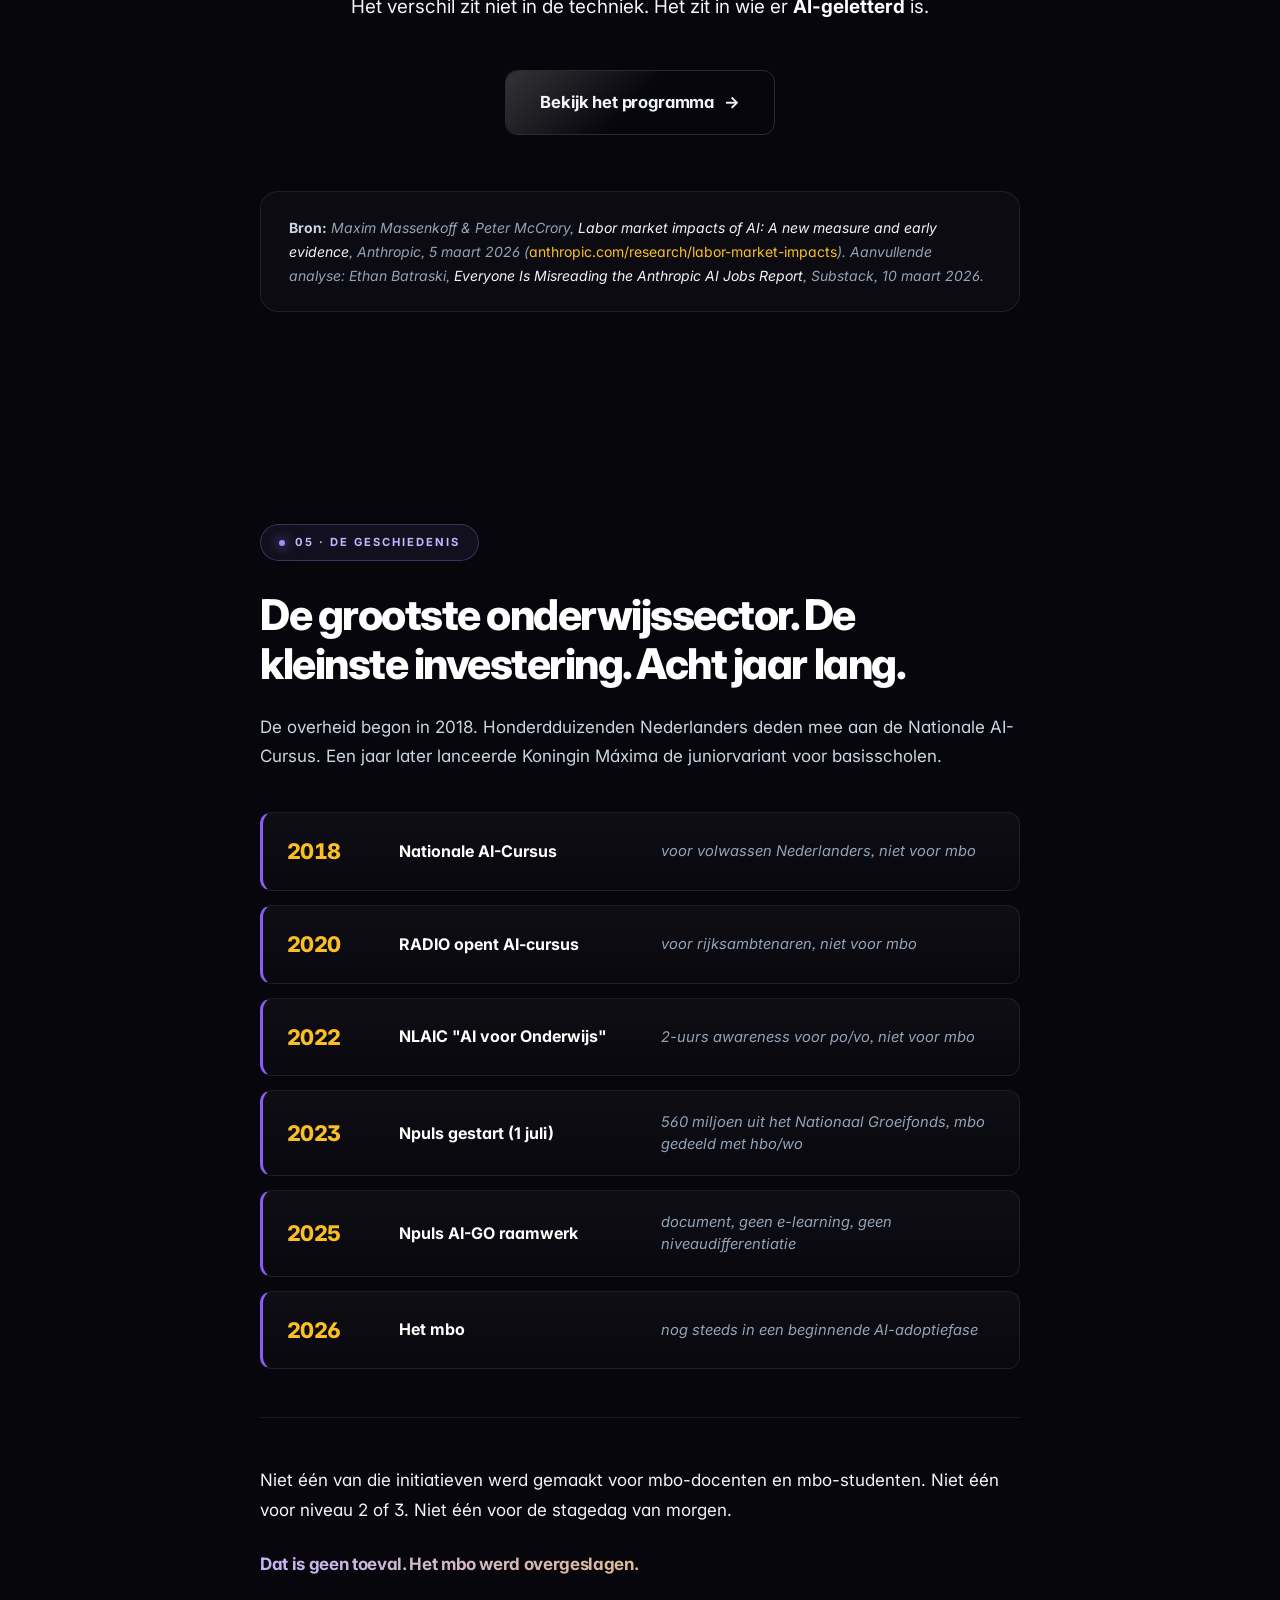
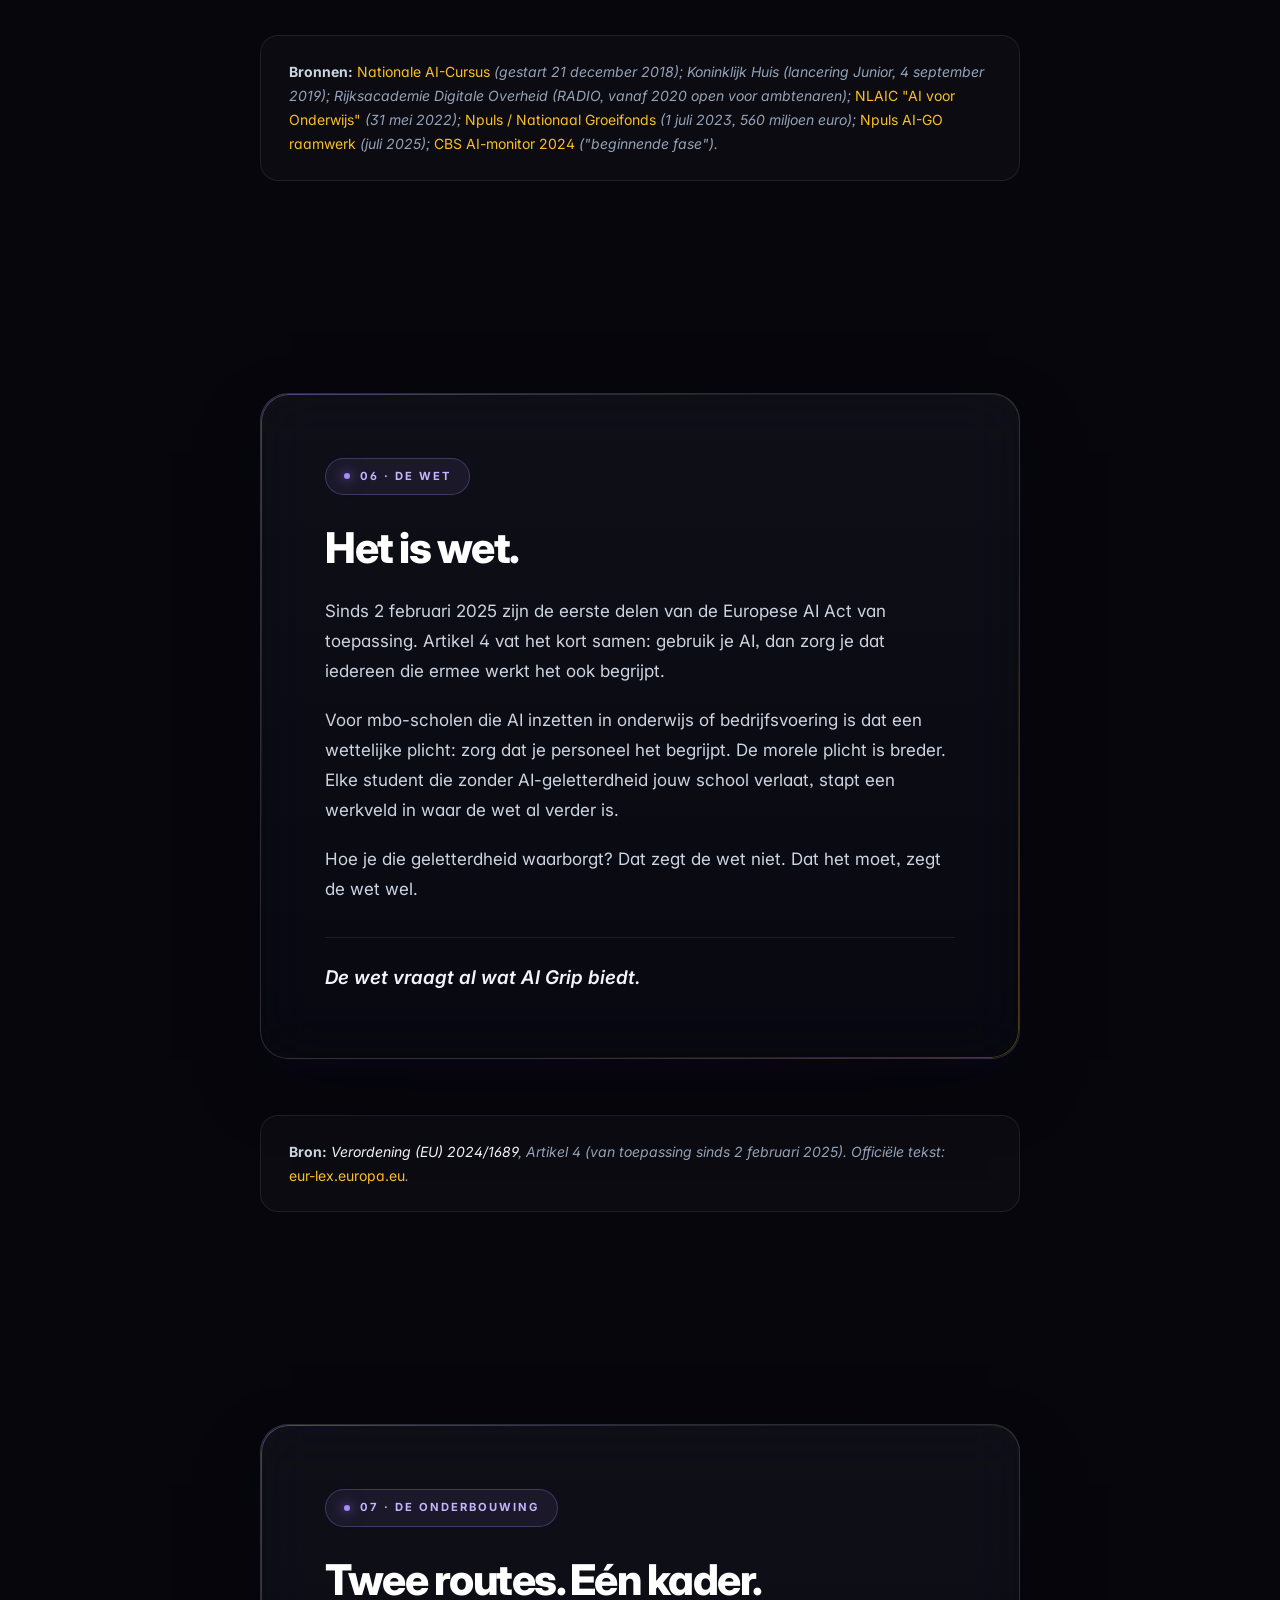
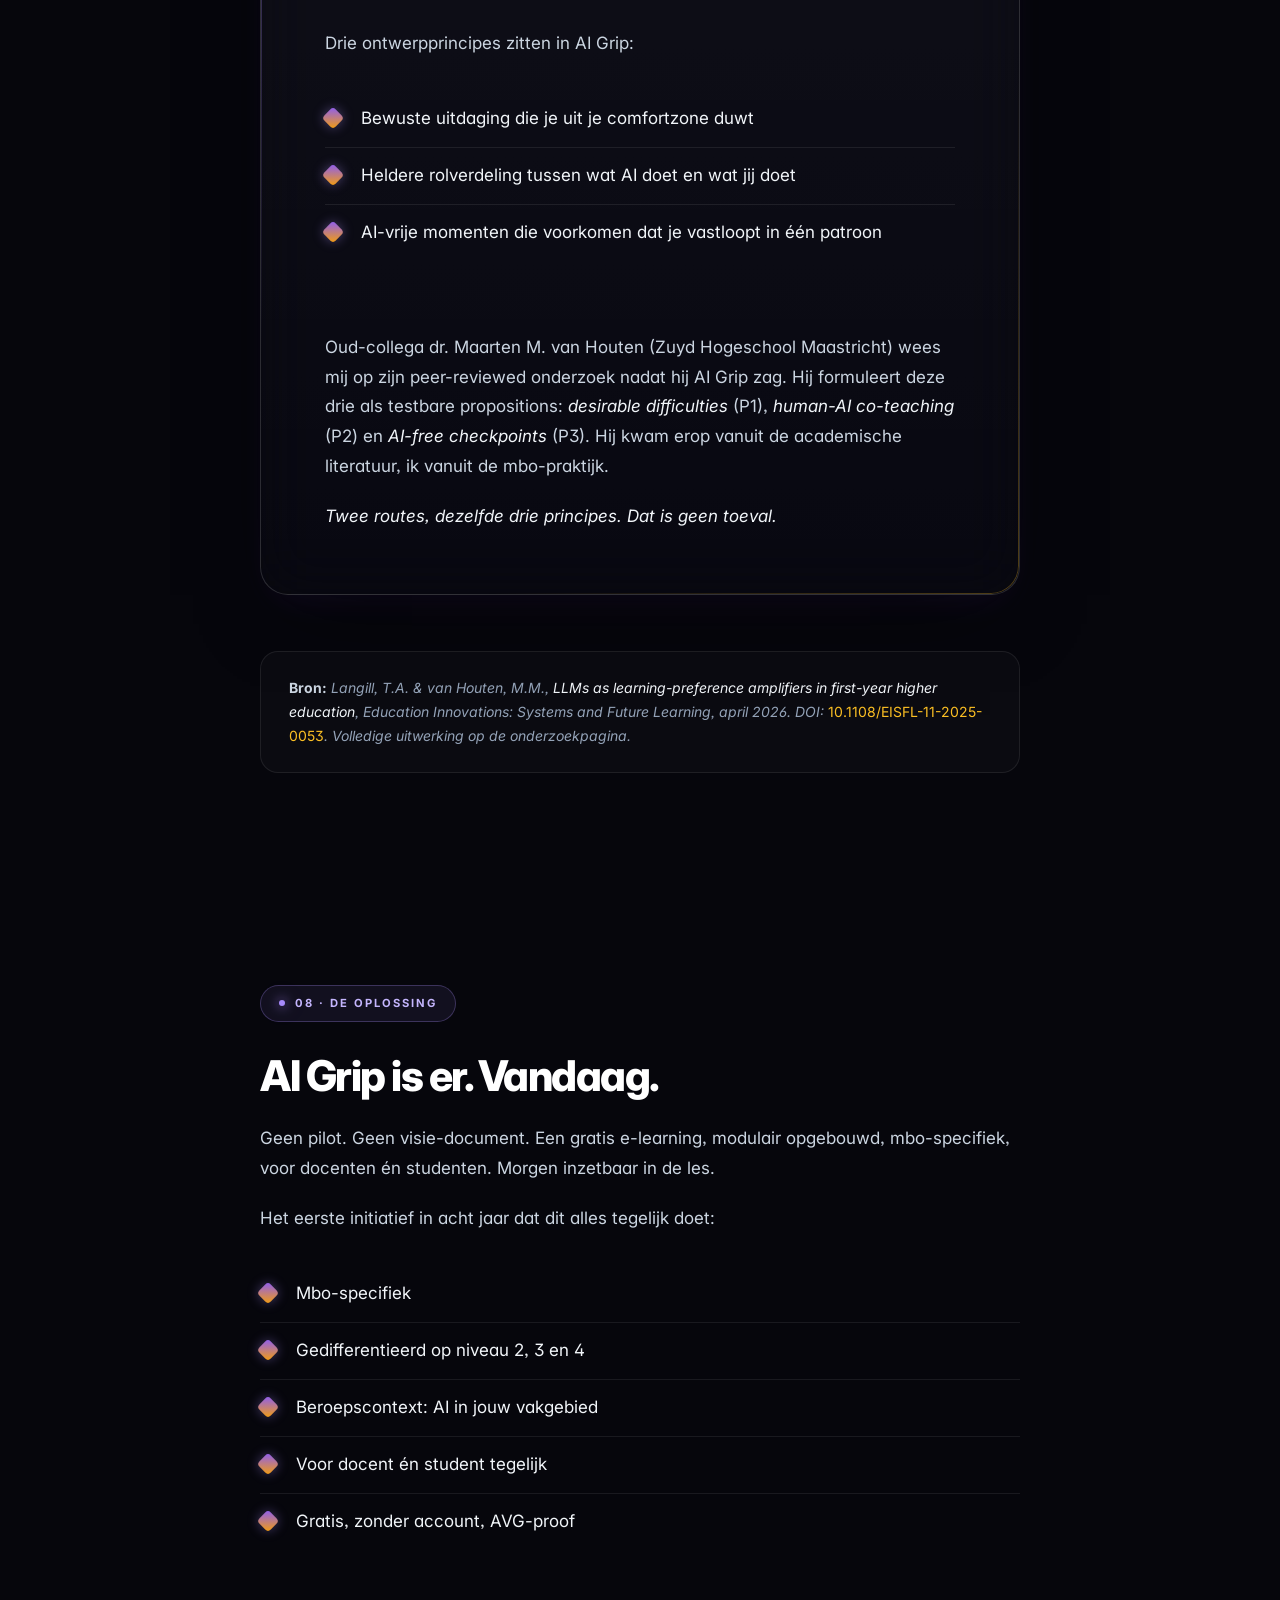
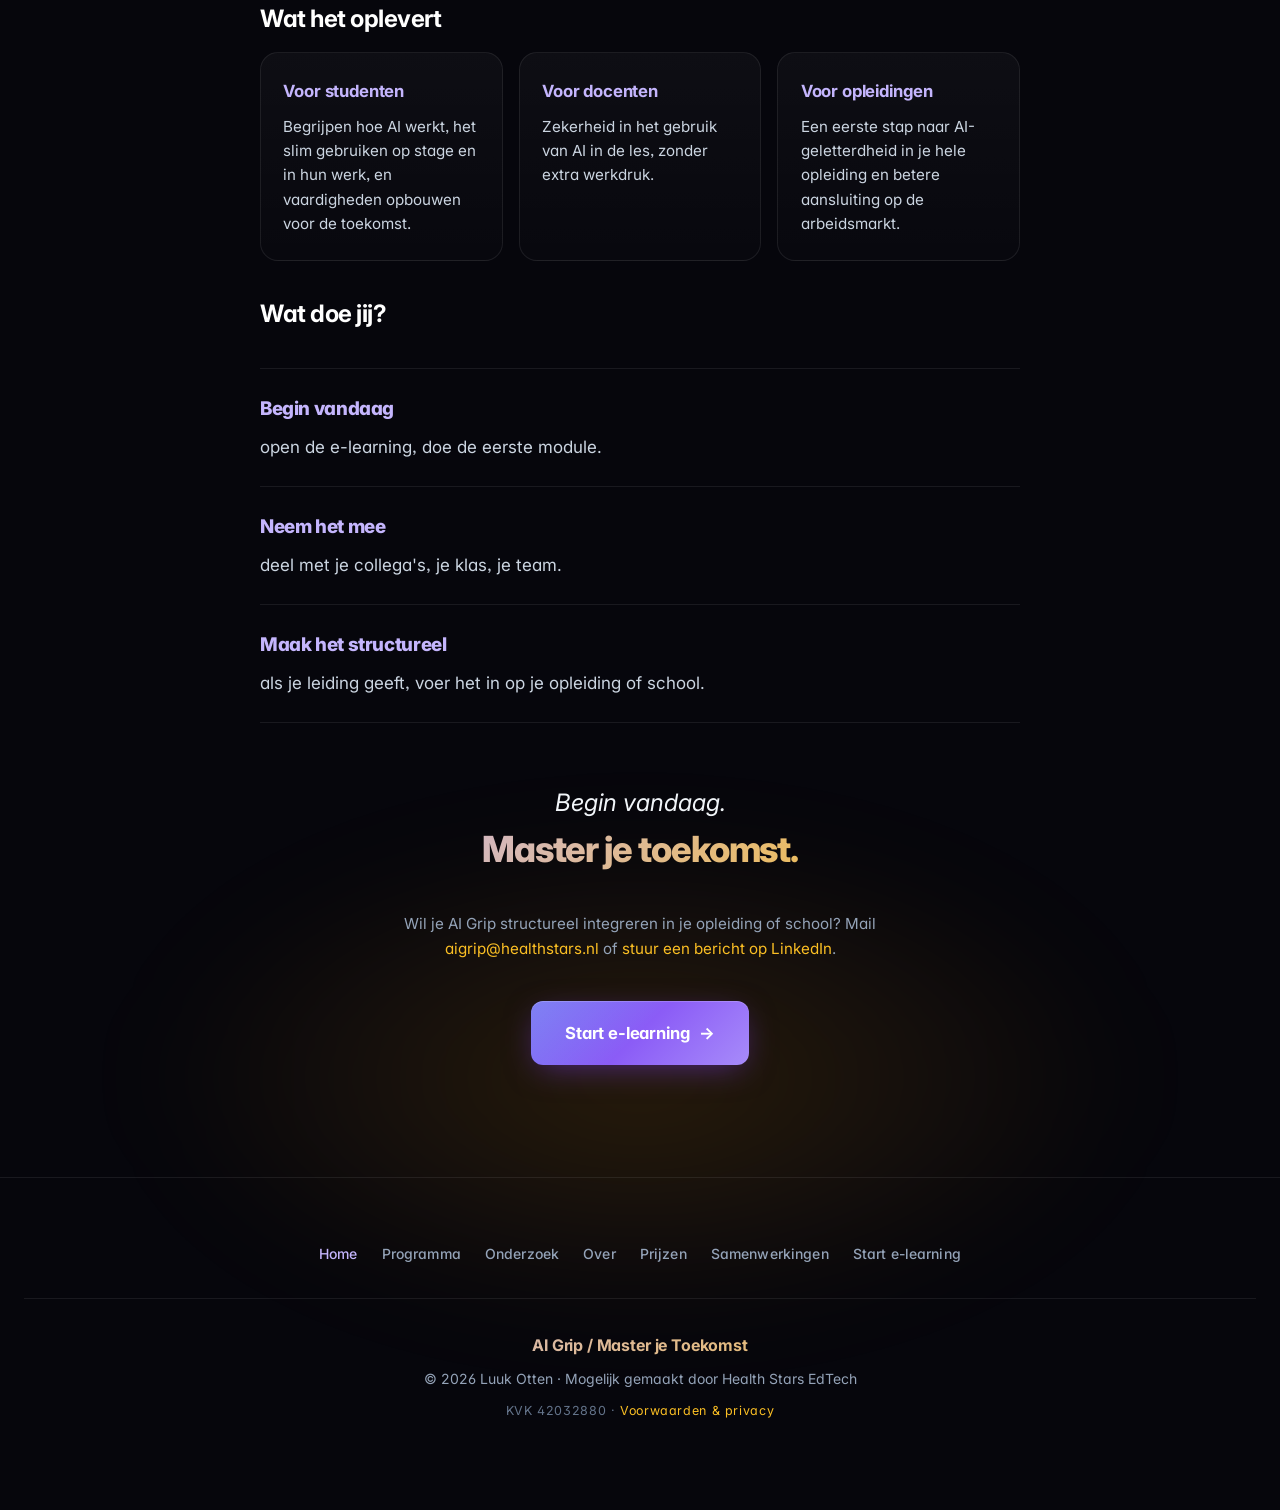
==== commit ffbffacc: "Sync vanuit MBO3: hele site gelijkgetrokken Prijzen- en samenwerkingen-pagina toegevoegd, e-learning" ====
--- a/index.html
+++ b/index.html
@@ -79,6 +79,8 @@
       <a href="/programma/" class="nav-link">Programma</a>
       <a href="/onderzoek/" class="nav-link">Onderzoek</a>
       <a href="/over/" class="nav-link">Over</a>
+      <a href="/prijzen/" class="nav-link">Prijzen</a>
+      <a href="/samenwerkingen/" class="nav-link">Samenwerkingen</a>
       <a href="/aigrip/" class="nav-link nav-cta">Start e-learning</a>
     </nav>
   </div>
@@ -387,7 +389,7 @@
       <p class="master">Master je toekomst.</p>
     </div>
 
-    <p class="cta-secondary">Wil je AI Grip structureel integreren in je opleiding of school? Mail <a href="mailto:ai-grip@healthstars.nl" style="white-space: nowrap;">ai-grip@healthstars.nl</a> of <a href="https://www.linkedin.com/in/luuk-otten/" target="_blank" rel="noopener">stuur een bericht op LinkedIn</a>.</p>
+    <p class="cta-secondary">Wil je AI Grip structureel integreren in je opleiding of school? Mail <a href="mailto:aigrip@healthstars.nl" style="white-space: nowrap;">aigrip@healthstars.nl</a> of <a href="https://www.linkedin.com/in/luuk-otten/" target="_blank" rel="noopener">stuur een bericht op LinkedIn</a>.</p>
 
     <div class="cta-wrap">
       <a href="/aigrip/" class="btn">Start e-learning <span class="arrow" aria-hidden="true">→</span></a>
@@ -403,6 +405,8 @@
     <a href="/programma/">Programma</a>
     <a href="/onderzoek/">Onderzoek</a>
     <a href="/over/">Over</a>
+    <a href="/prijzen/">Prijzen</a>
+    <a href="/samenwerkingen/">Samenwerkingen</a>
     <a href="/aigrip/">Start e-learning</a>
   </nav>
   <p class="brand">AI Grip / Master je Toekomst</p>
--- a/style.css
+++ b/style.css
@@ -1055,6 +1055,11 @@
   .badge-linkedin-btn svg { width: 22px; height: 22px; }
 }
 
+/* Zes nav-items plus CTA: verberg de lange merknaam in de krappe laptopband zodat de balk niet overloopt (logo blijft staan) */
+@media (min-width: 881px) and (max-width: 1060px) {
+  .brand-name { display: none; }
+}
+
 @media (max-width: 480px) {
   .header-inner { gap: 0.4rem; }
   .nav-link { padding: 0.4rem 0.55rem; font-size: 0.78rem; }
@@ -1064,7 +1069,7 @@
 }
 
 /* Blok 07 De onderbouwing — drie principes met zelfde bewijs-styling als blok 08 */
-.onderbouwing ul.bewijs { list-style: none; margin: 2rem 0 3rem; }
+.onderbouwing ul.bewijs { list-style: none; margin: 2rem 0 4.5rem; }
 .onderbouwing ul.bewijs li {
   position: relative;
   padding: 0.85rem 0 0.85rem 2.25rem;
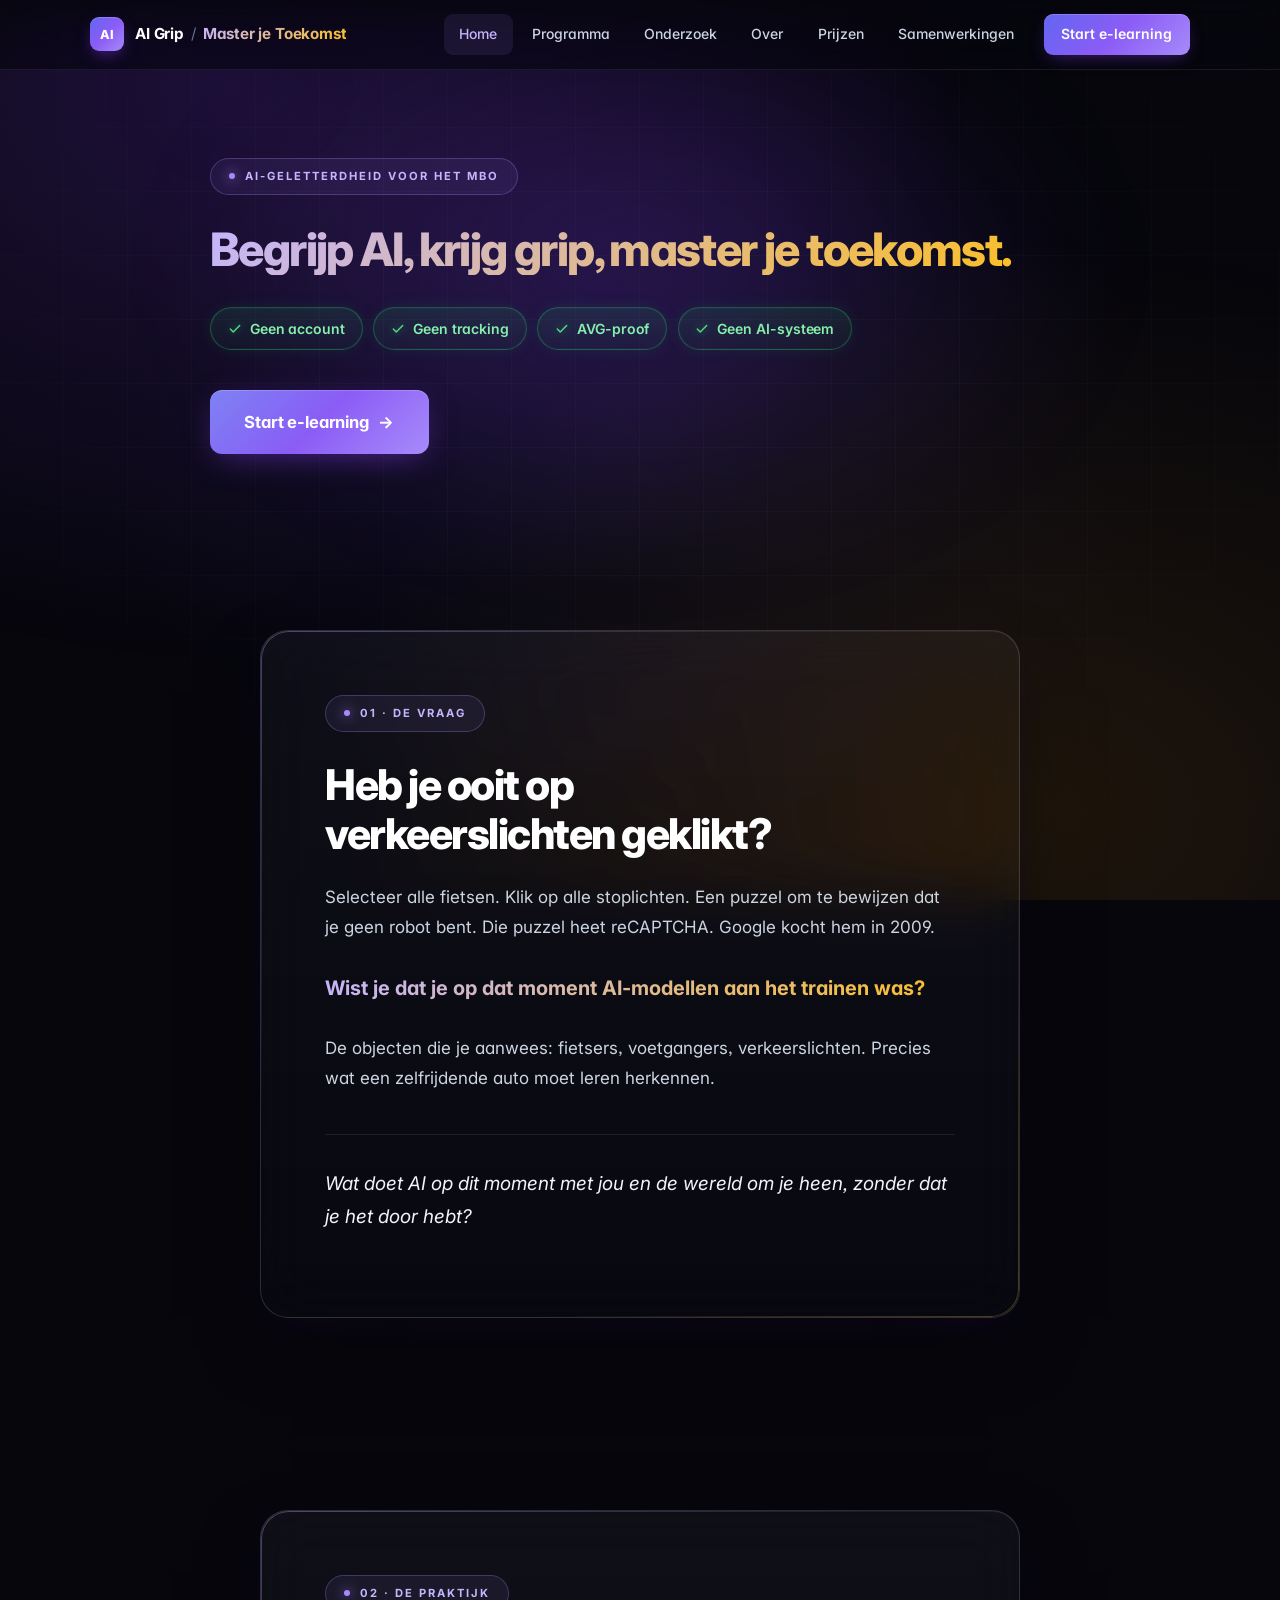
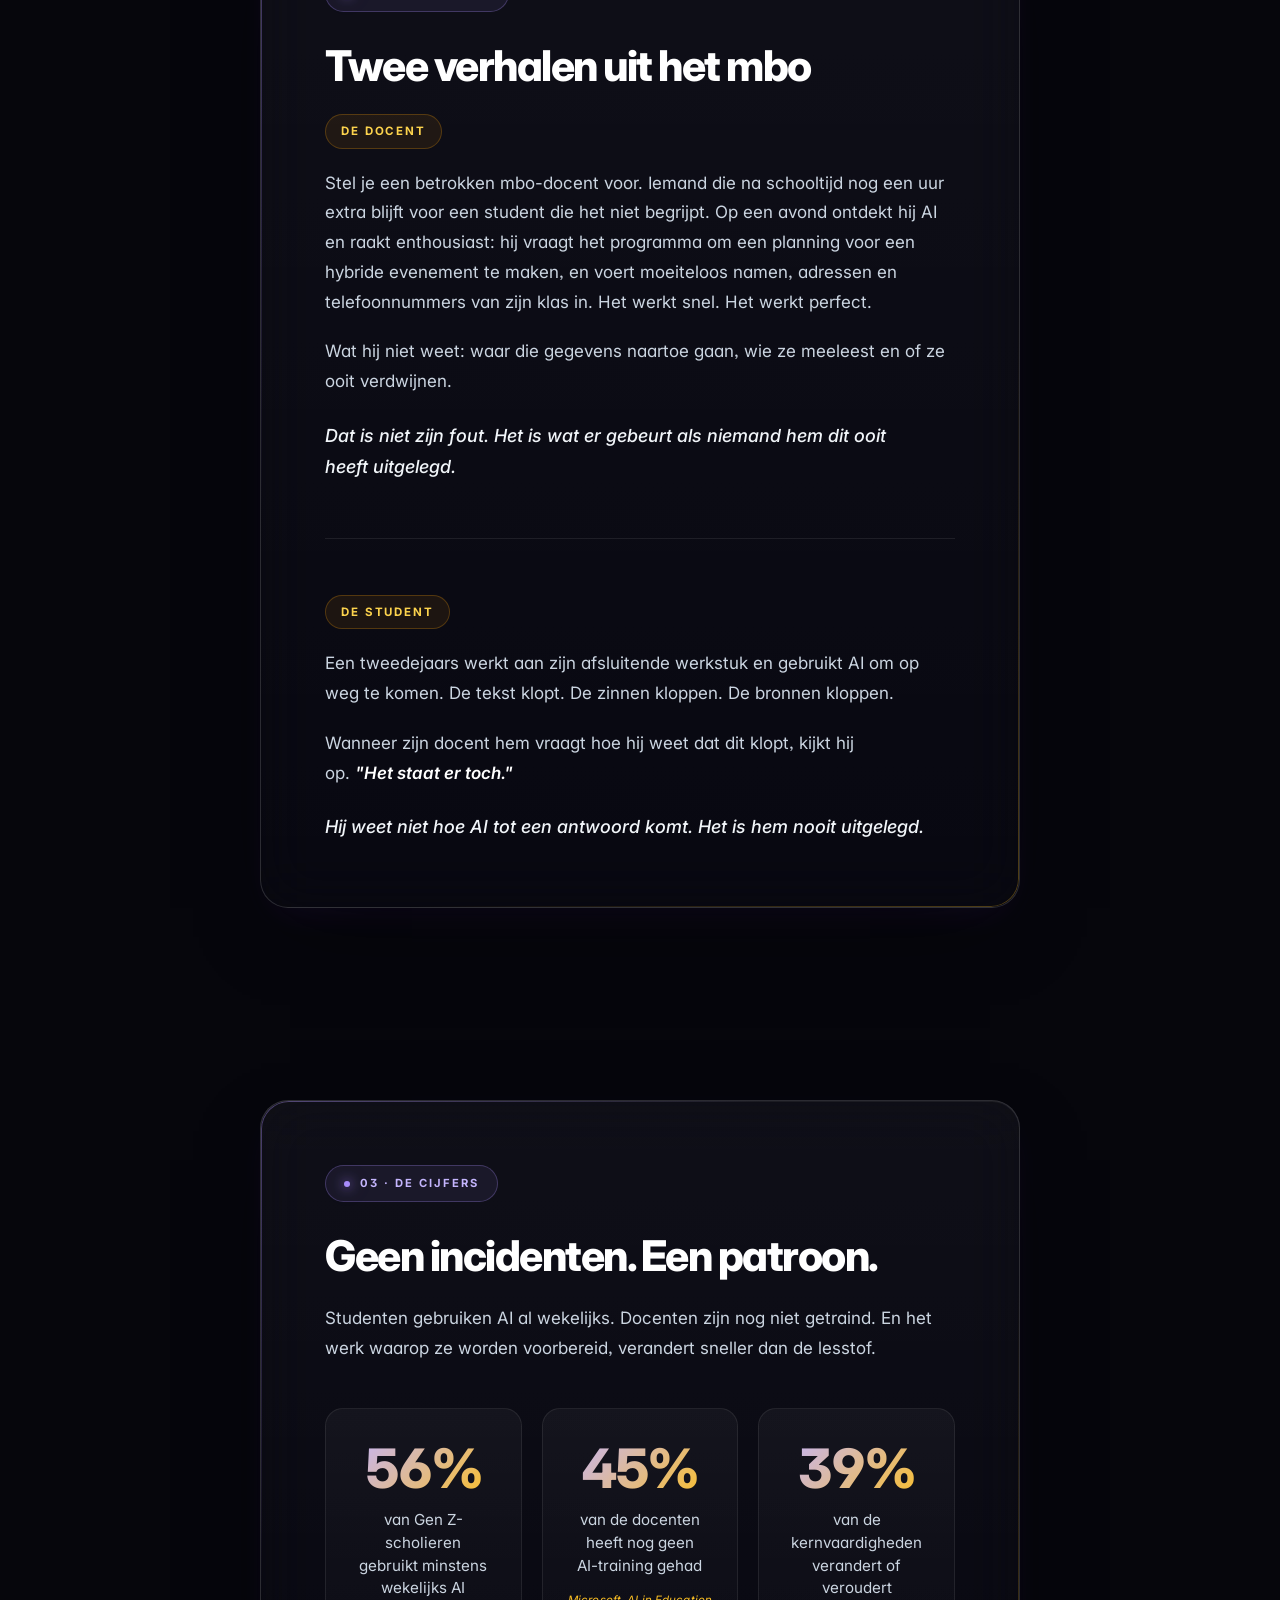
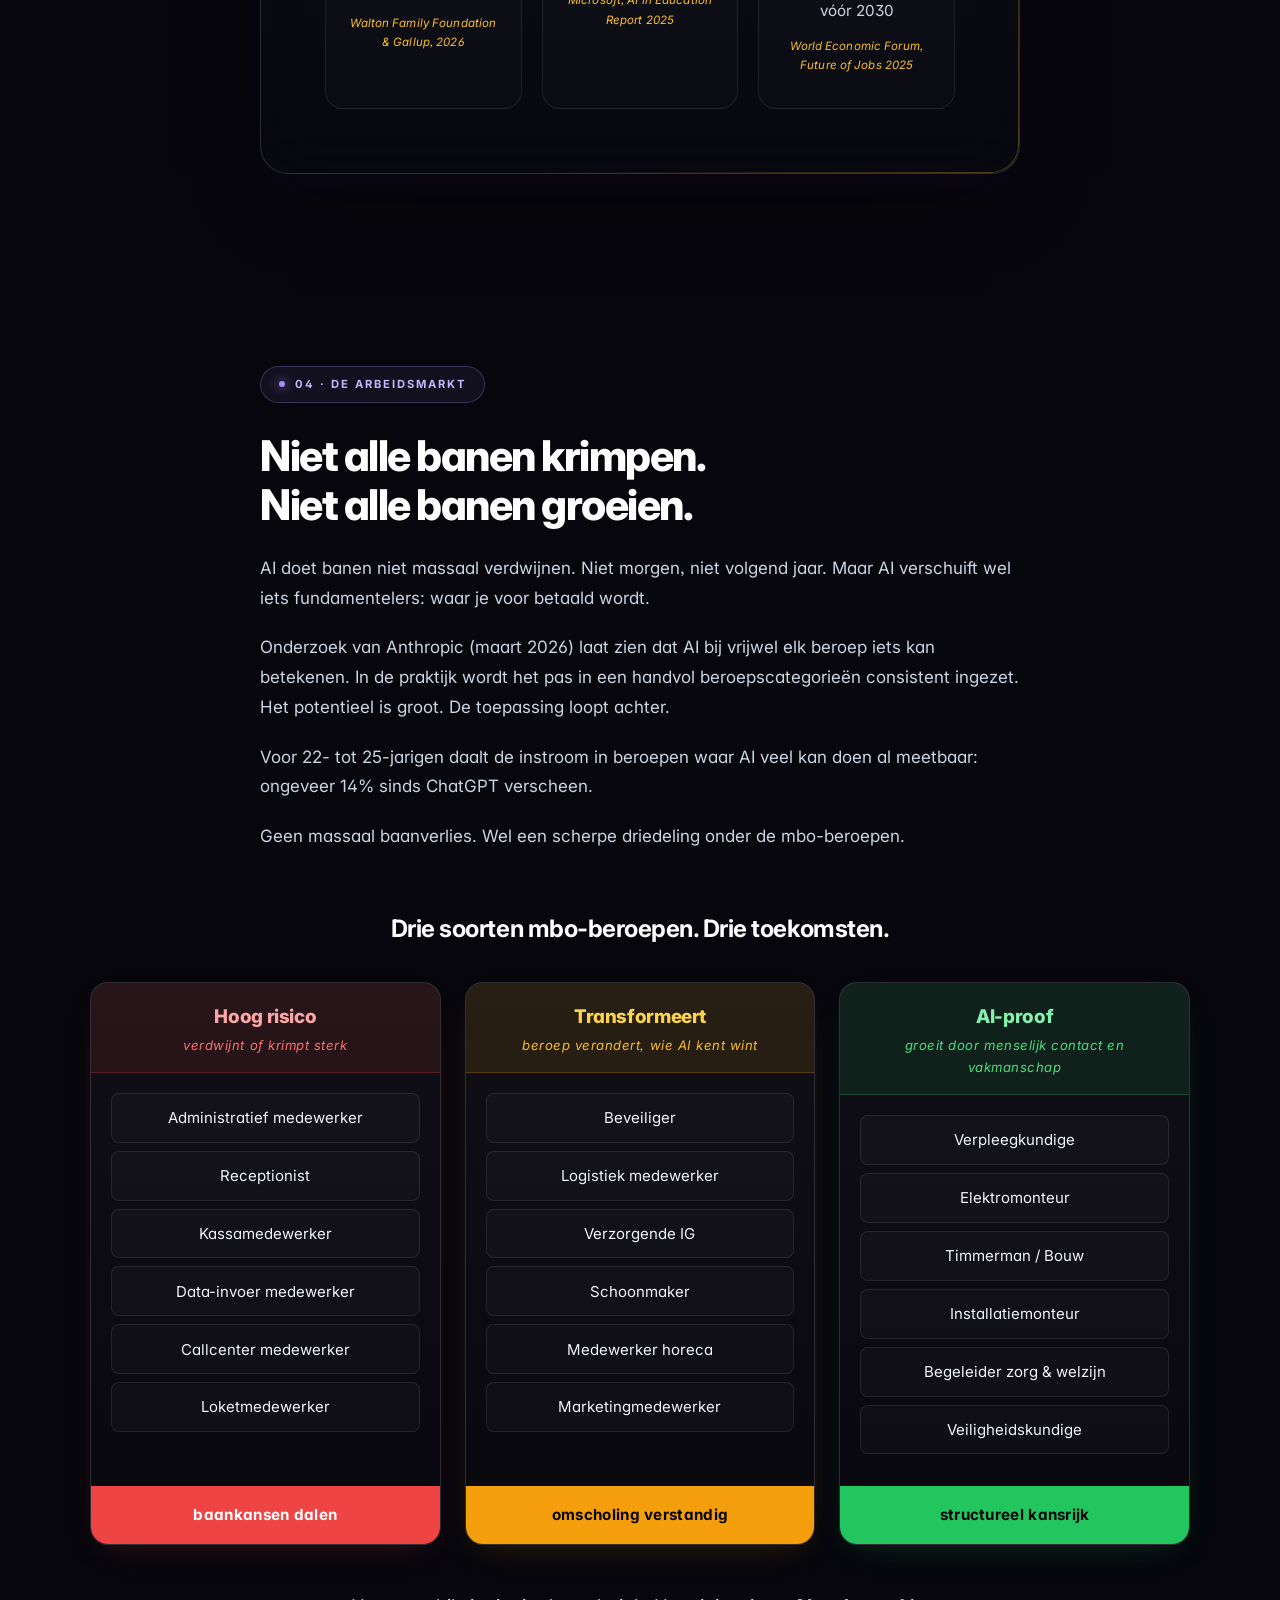
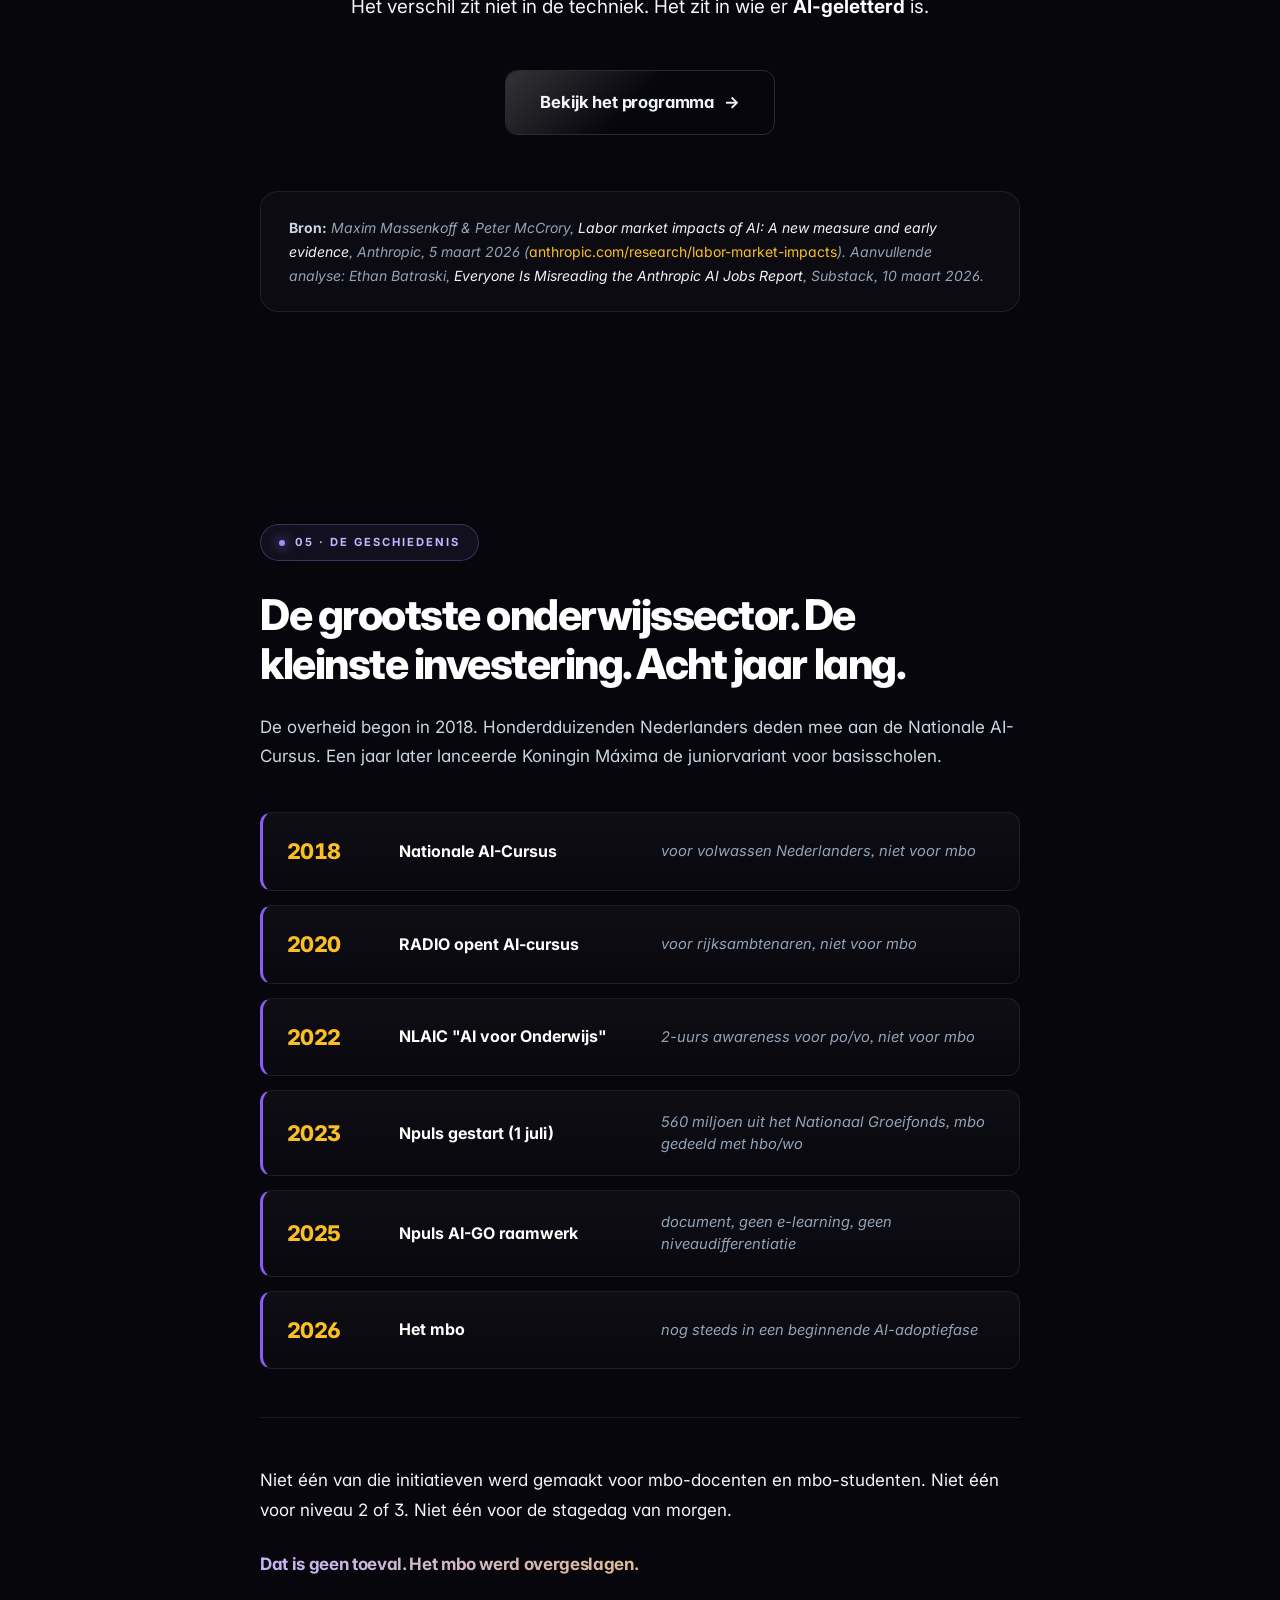
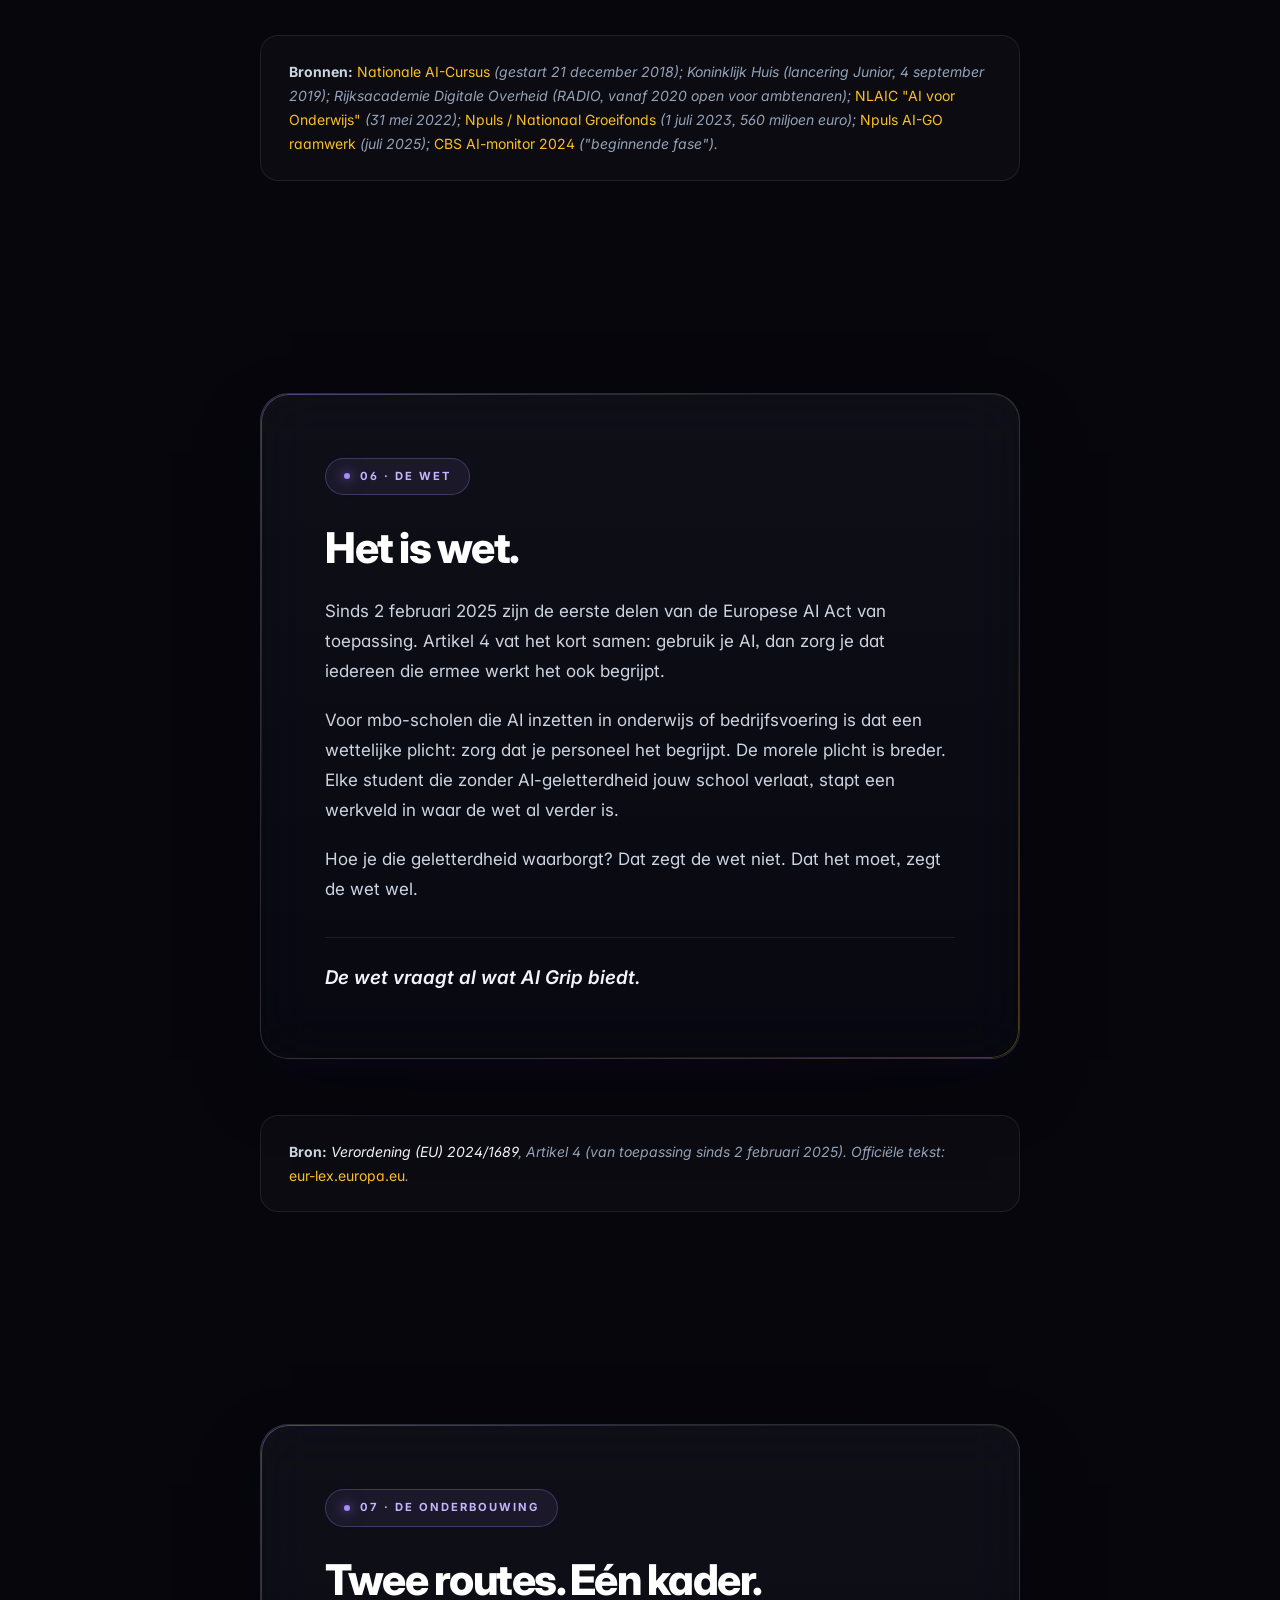
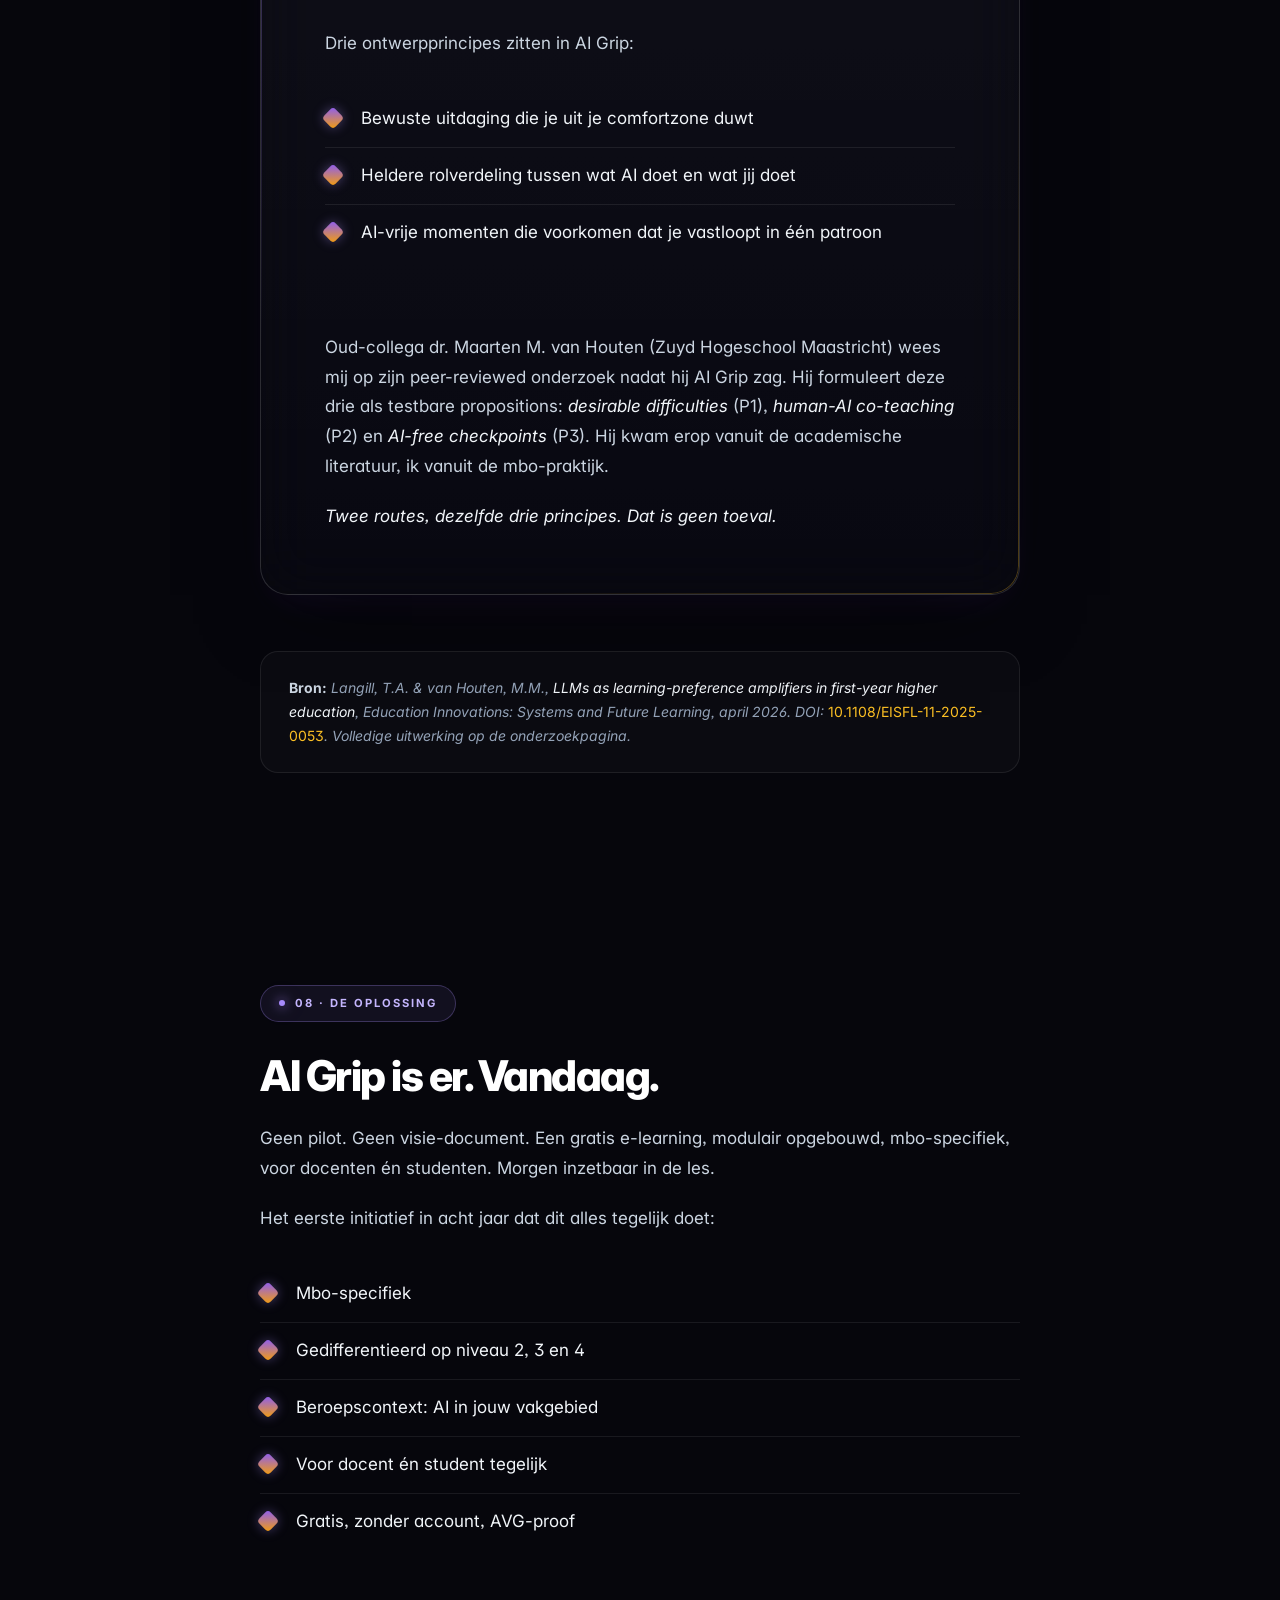
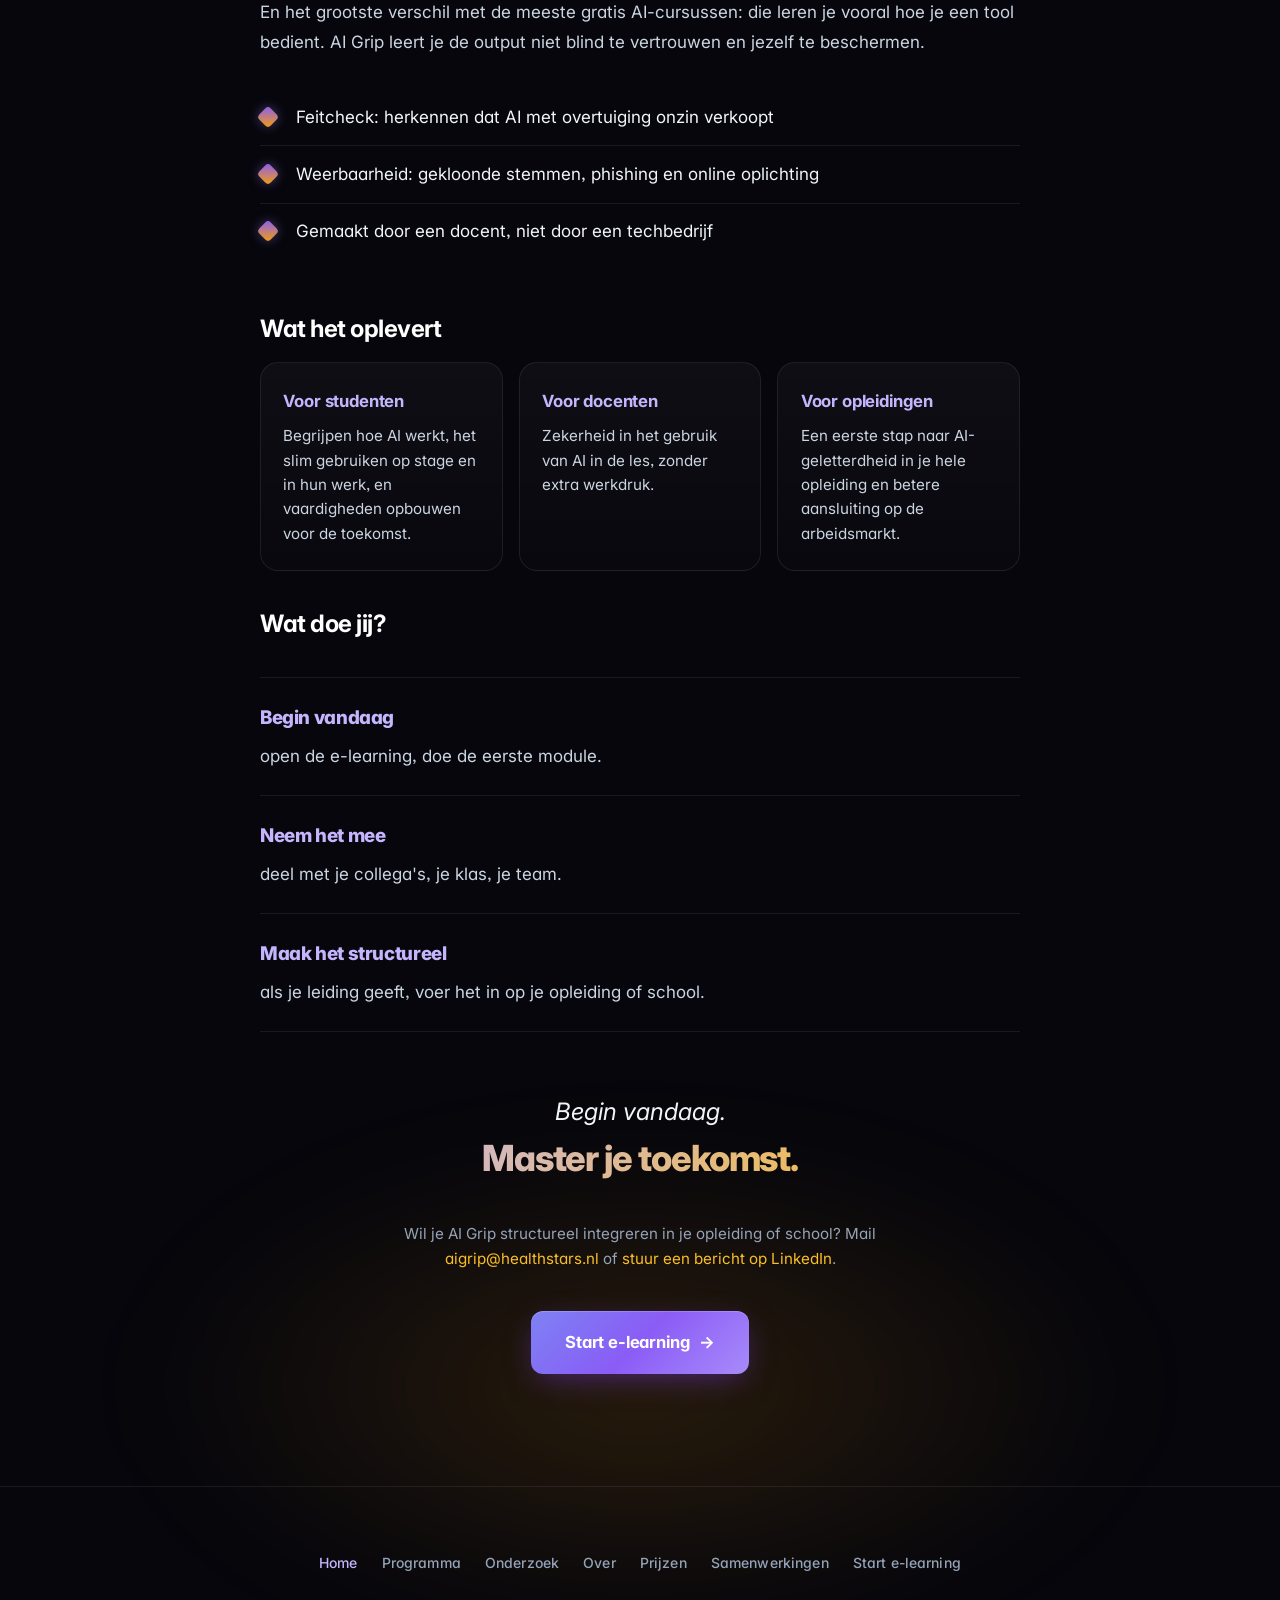
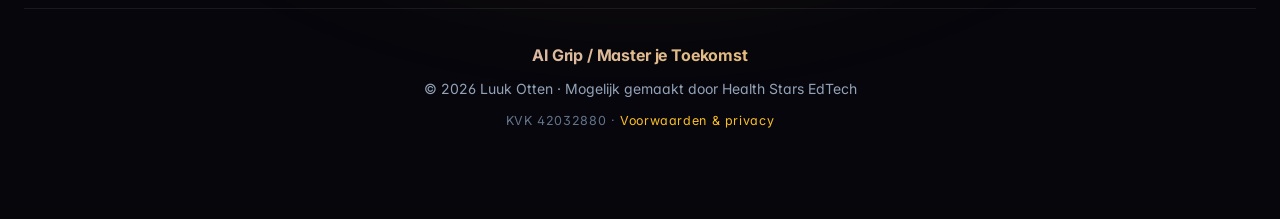
==== commit 50d9c2a0: "Sync vanuit MBO3: feitcheck, weerbaarheid, generieke taal, PDF-download en differentiator-marketing " ====
--- a/index.html
+++ b/index.html
@@ -3,8 +3,8 @@
 <head>
 <meta charset="UTF-8">
 <meta name="viewport" content="width=device-width, initial-scale=1.0">
-<title>AI-geletterdheid voor het mbo · AI Grip / Master je Toekomst</title>
-<meta name="description" content="Een gratis e-learning over AI-geletterdheid voor docenten en studenten in het mbo. Niveau 2, 3 en 4. Morgen inzetbaar in de les.">
+<title>Grip op AI in het mbo · Gratis e-learning · AI Grip</title>
+<meta name="description" content="Gratis e-learning over AI-geletterdheid voor docenten en studenten in het mbo. Gedifferentieerd op niveau 2, 3 en 4. Morgen inzetbaar in de les, zonder account.">
 <meta name="author" content="Luuk Otten">
 <meta name="robots" content="index, follow">
 <meta name="dcterms.rights" content="© 2026 Luuk Otten. CC BY-NC-ND 4.0">
@@ -352,6 +352,13 @@
       <li>Gratis, zonder account, AVG-proof</li>
     </ul>
 
+    <p style="margin-top:1.5rem;">En het grootste verschil met de meeste gratis AI-cursussen: die leren je vooral hoe je een tool bedient. AI Grip leert je de output niet blind te vertrouwen en jezelf te beschermen.</p>
+    <ul class="bewijs">
+      <li>Feitcheck: herkennen dat AI met overtuiging onzin verkoopt</li>
+      <li>Weerbaarheid: gekloonde stemmen, phishing en online oplichting</li>
+      <li>Gemaakt door een docent, niet door een techbedrijf</li>
+    </ul>
+
     <h3 class="resultaat-kop">Wat het oplevert</h3>
     <div class="resultaat">
       <div class="r-item">
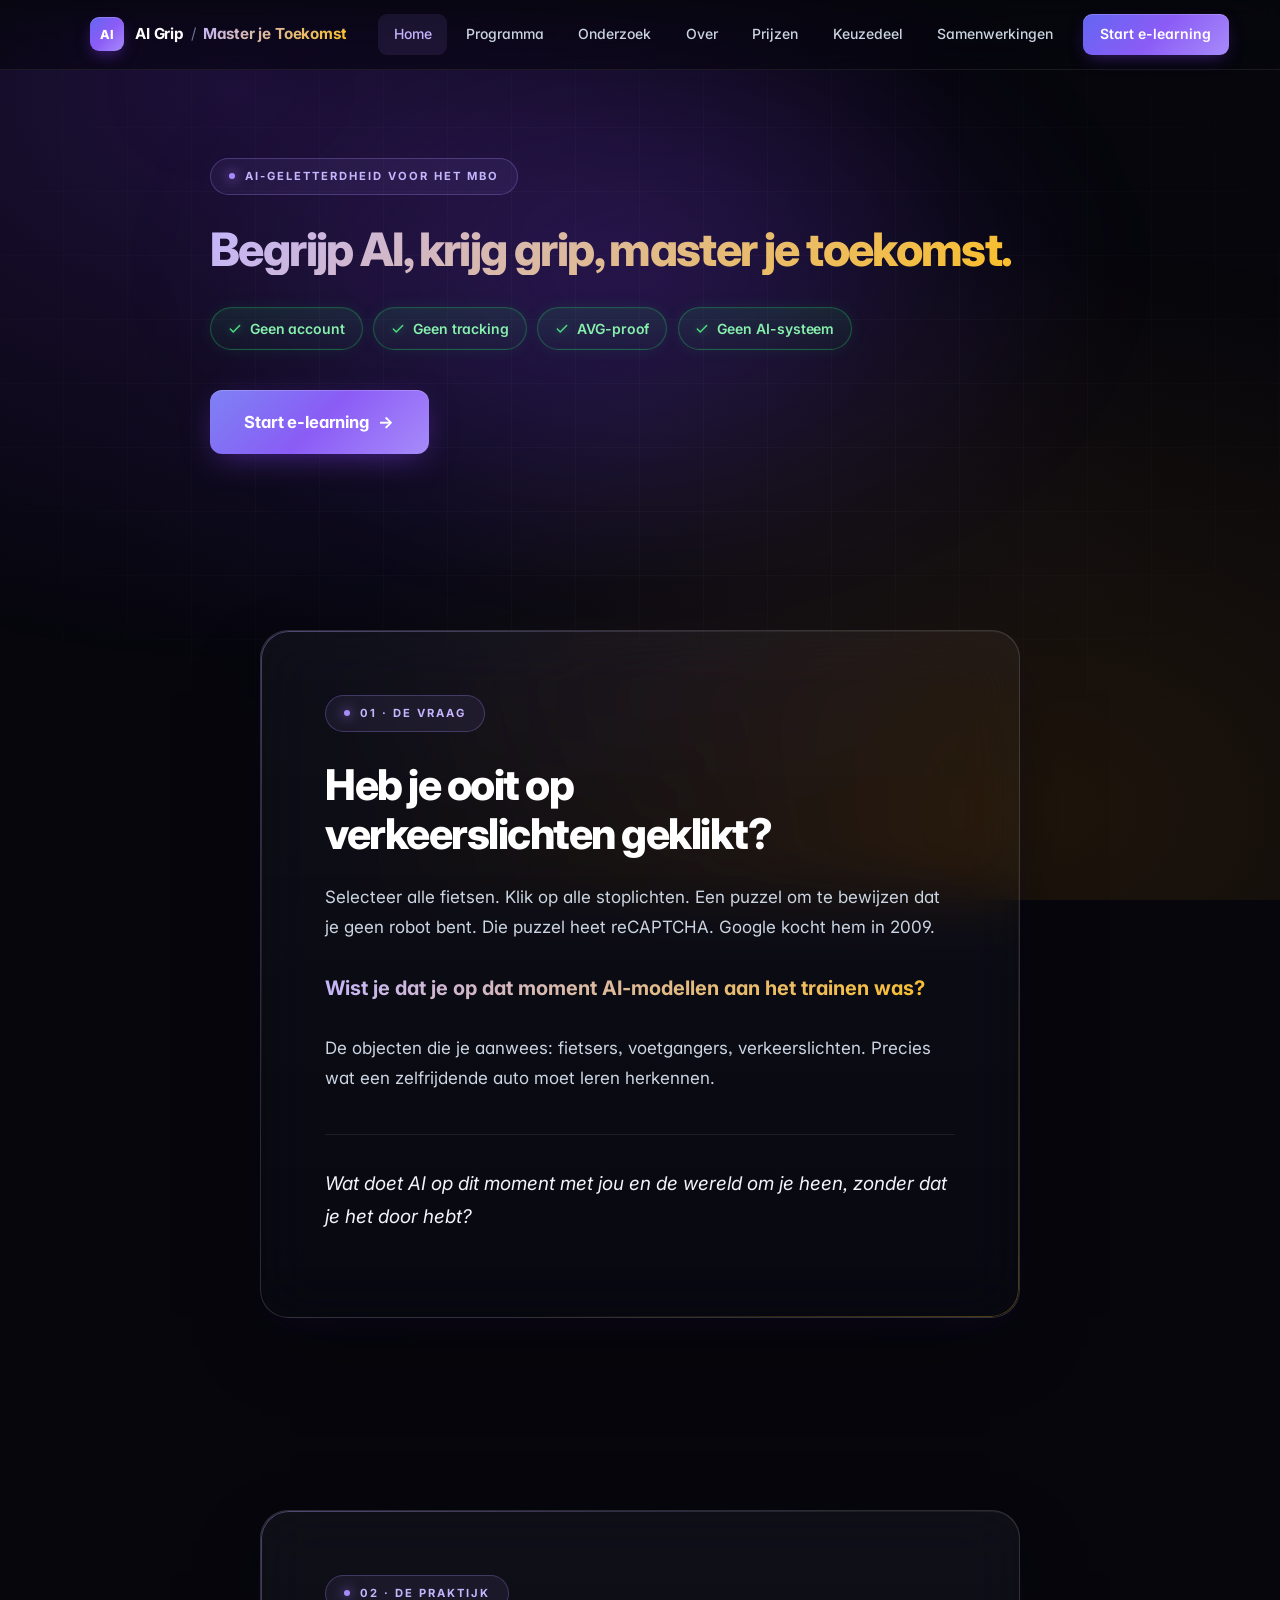
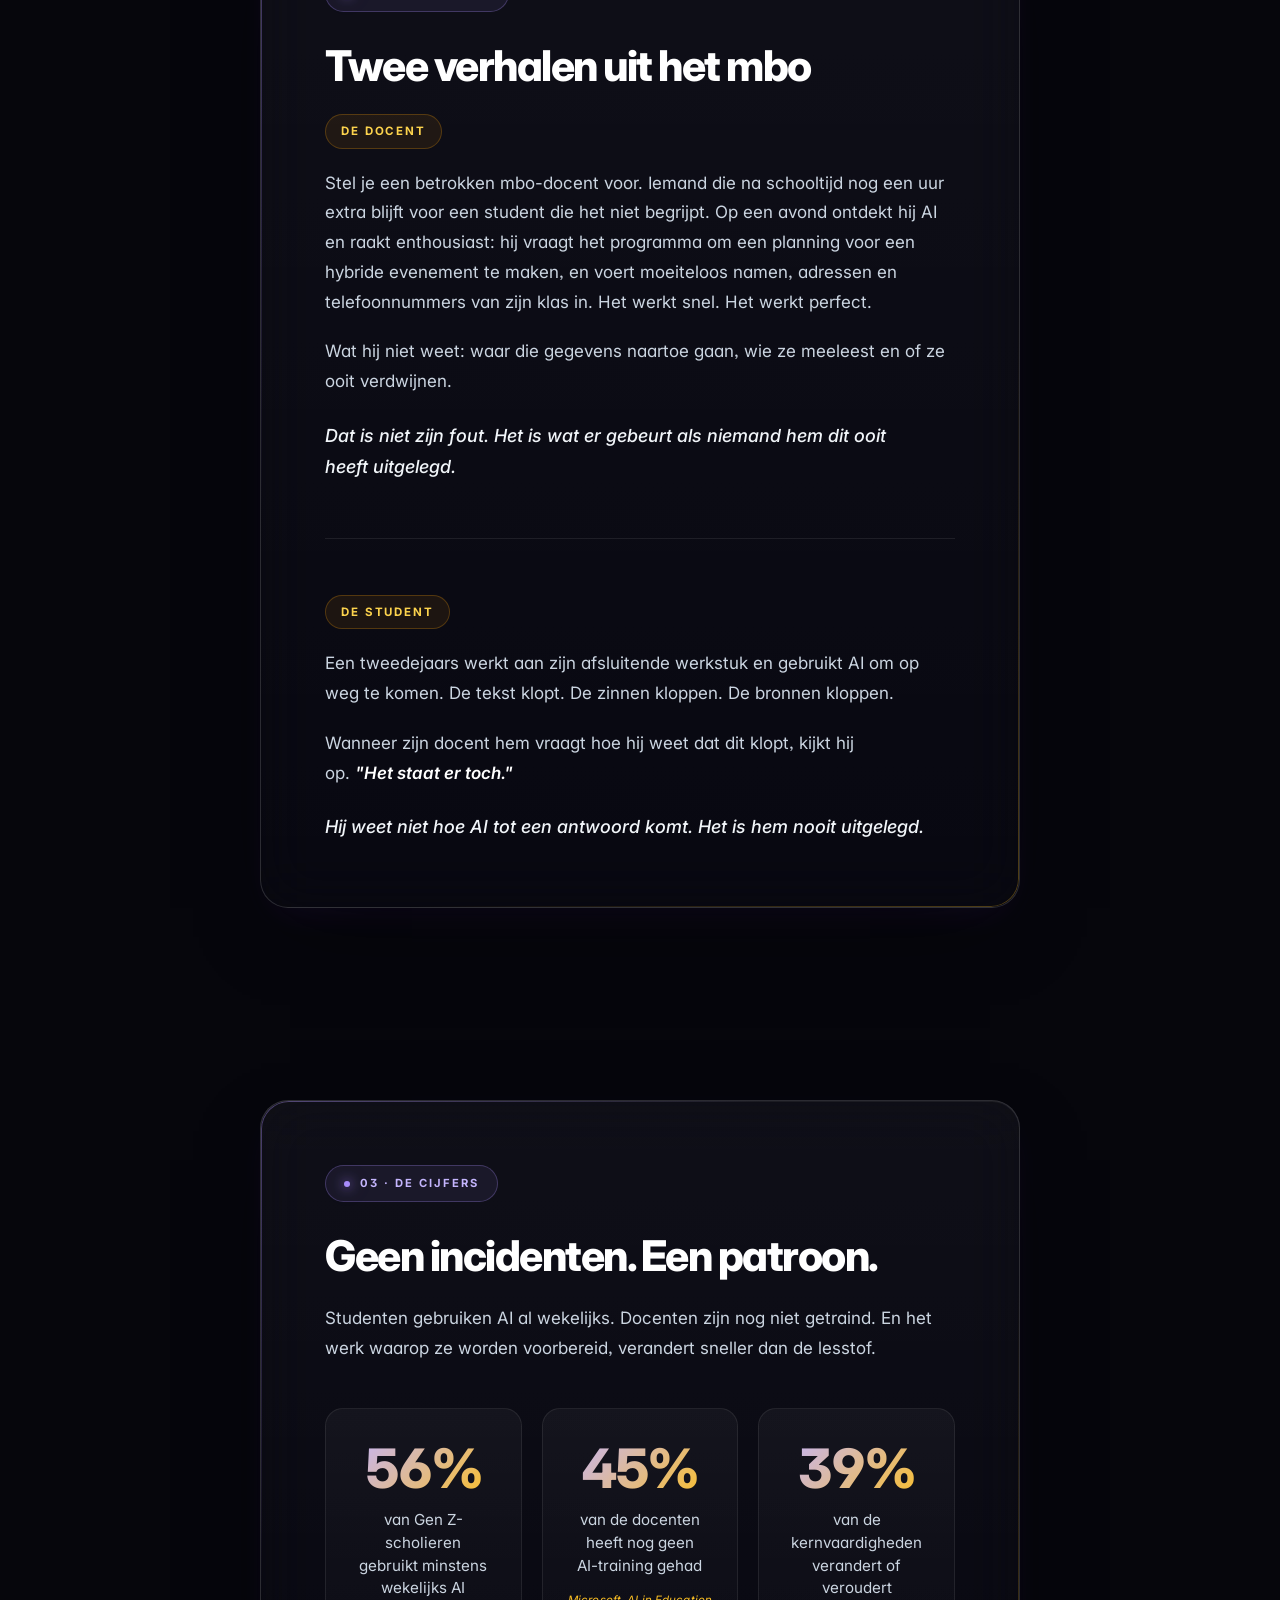
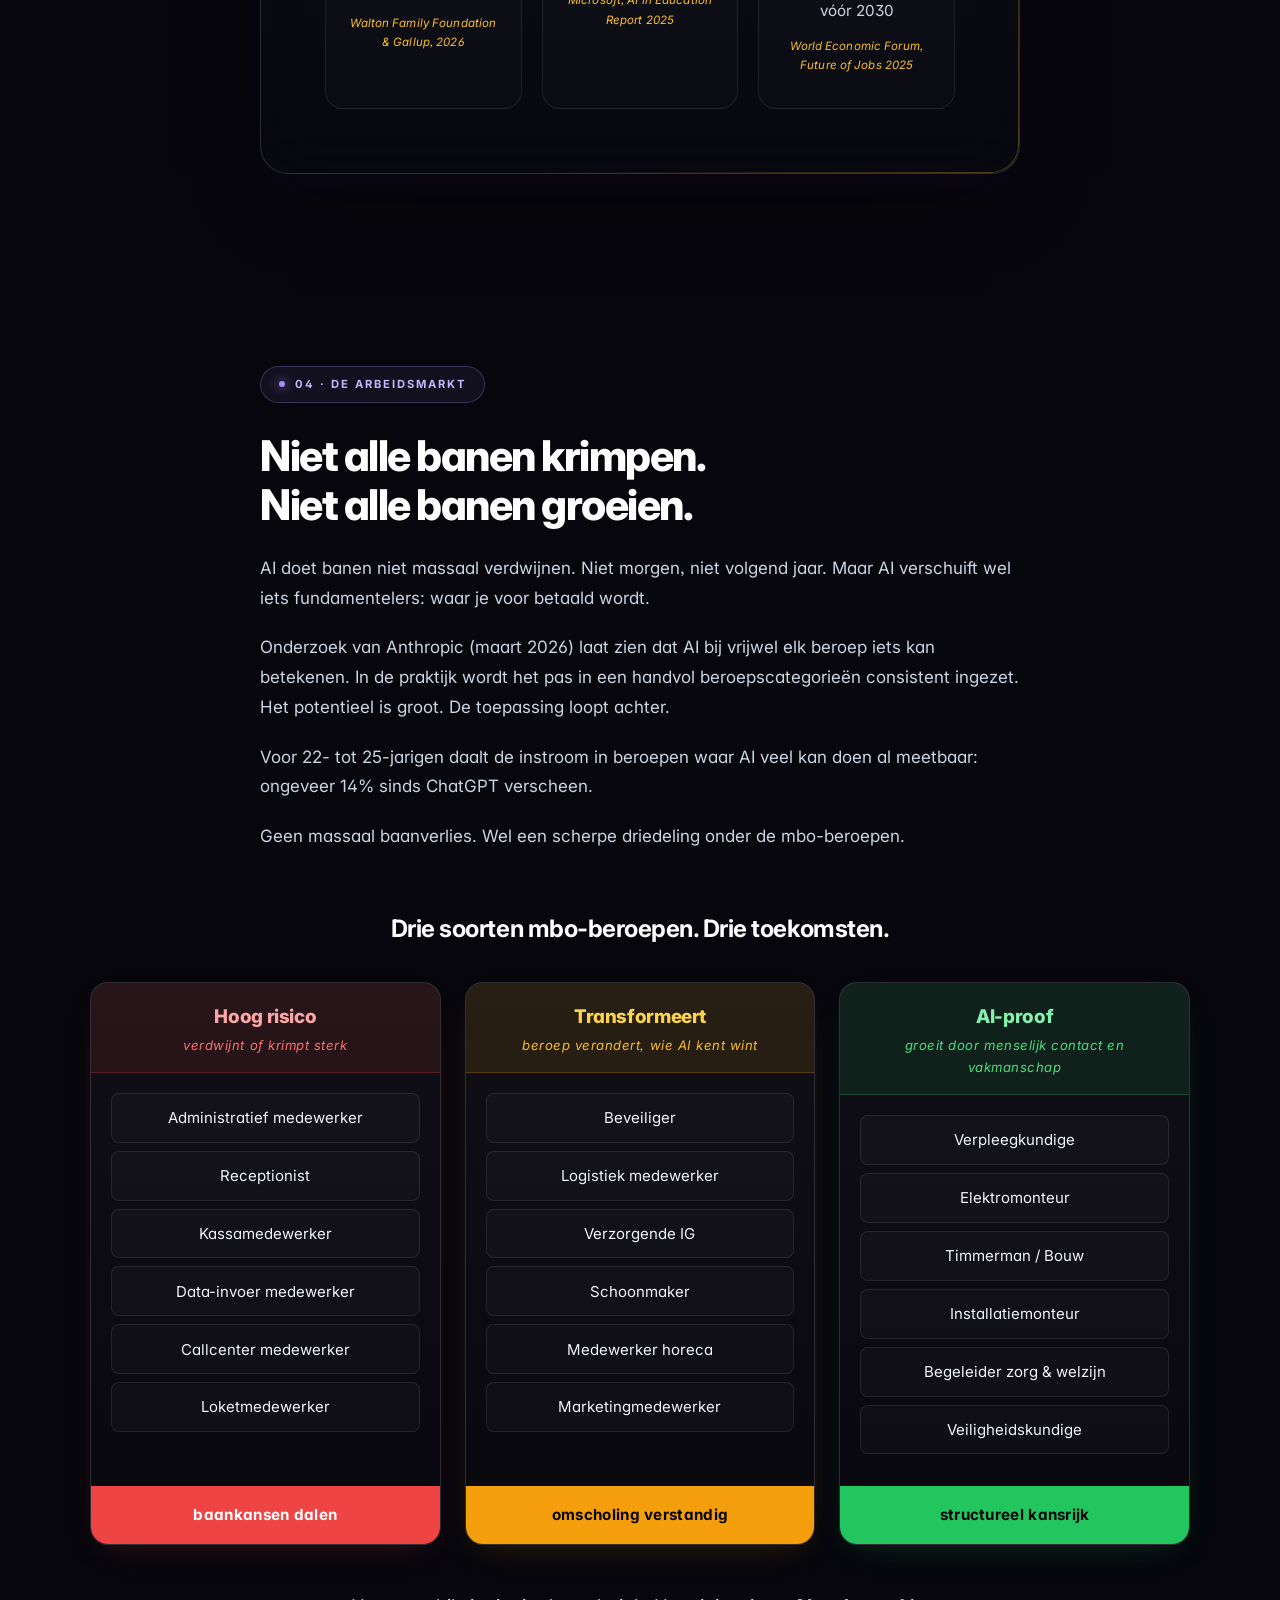
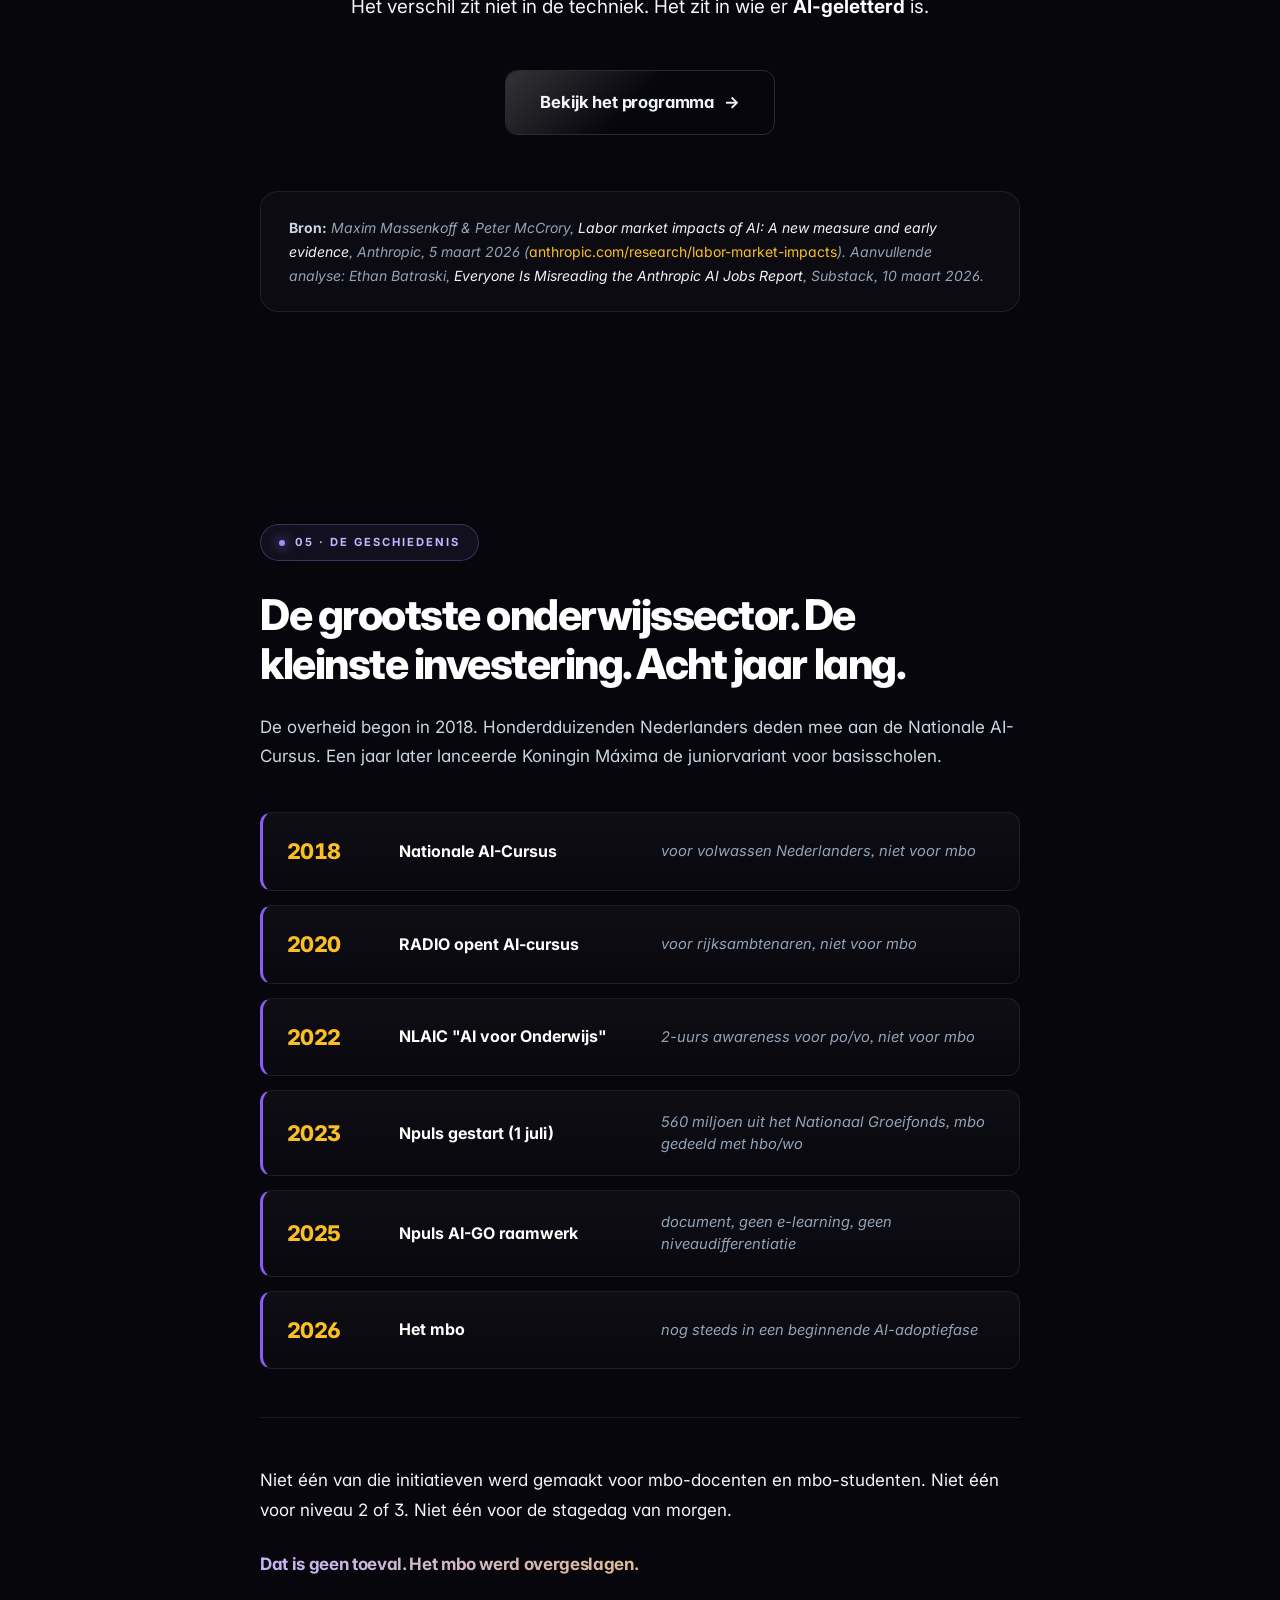
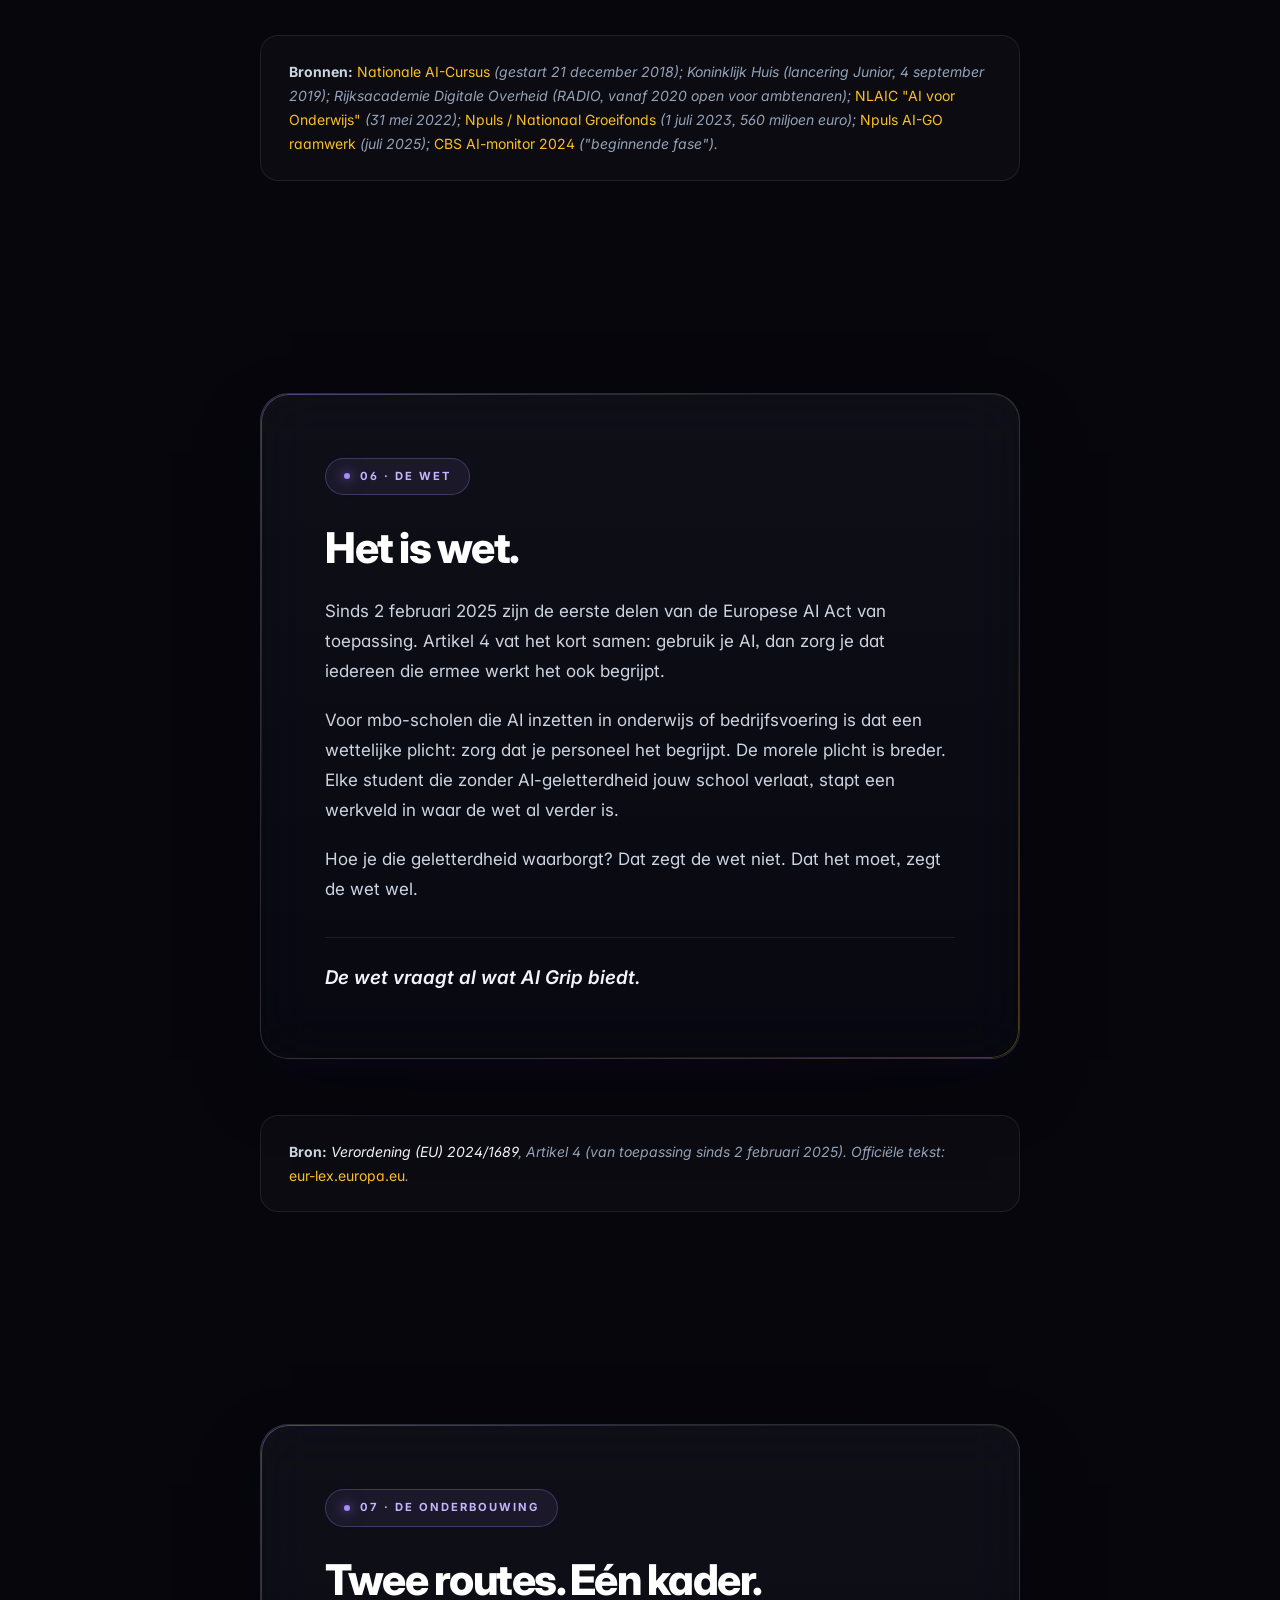
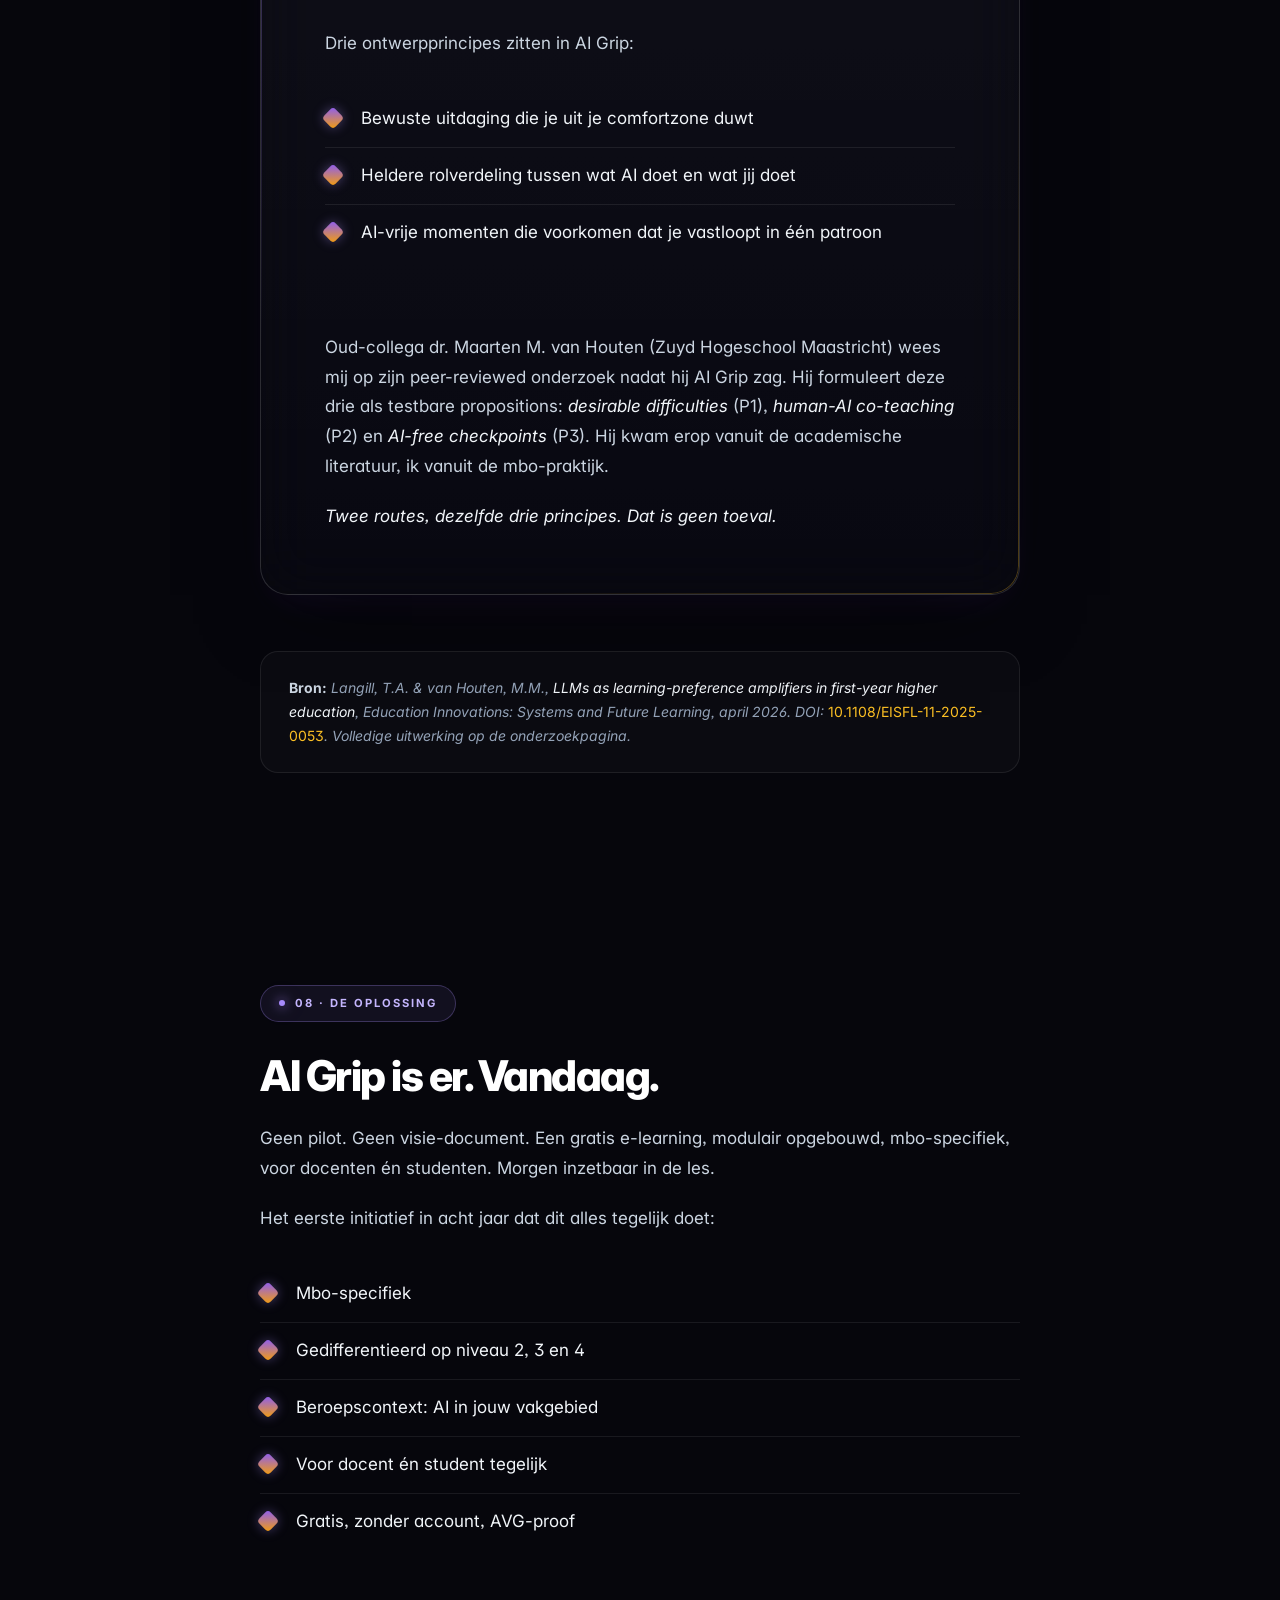
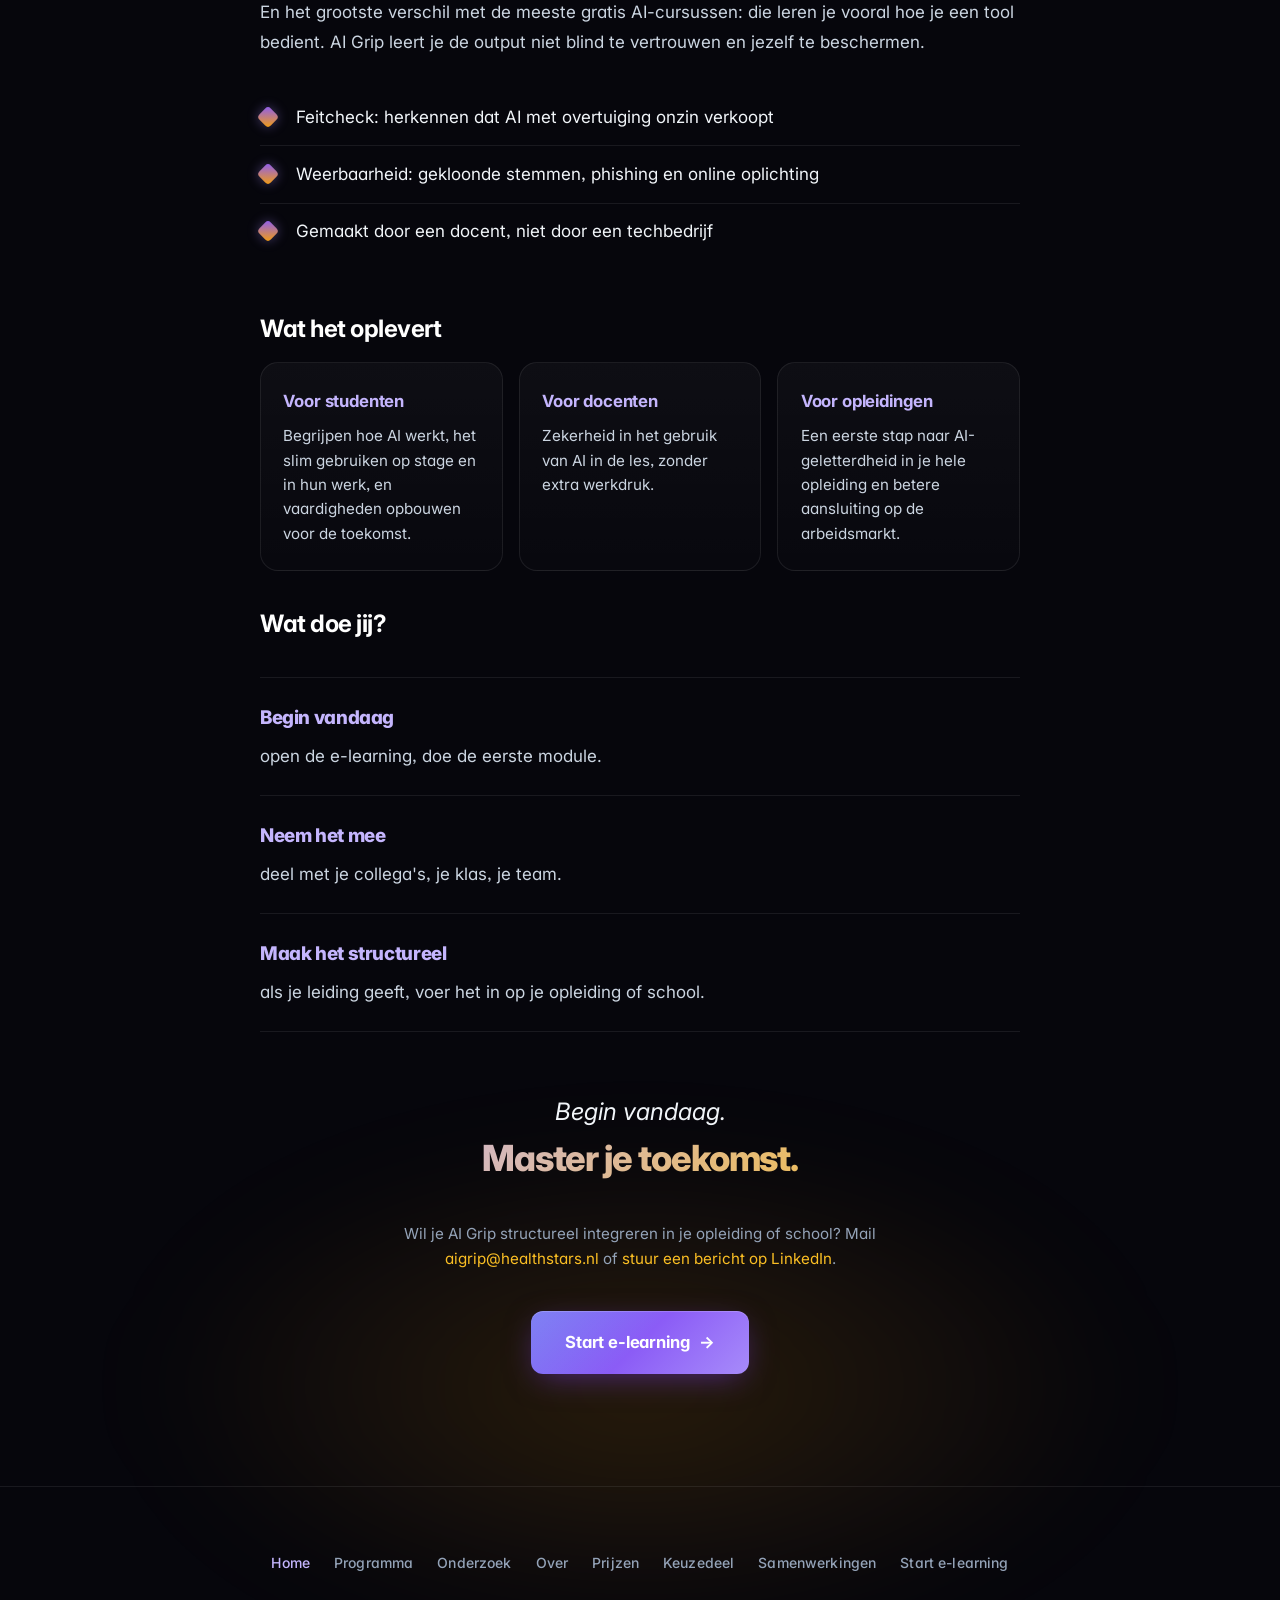
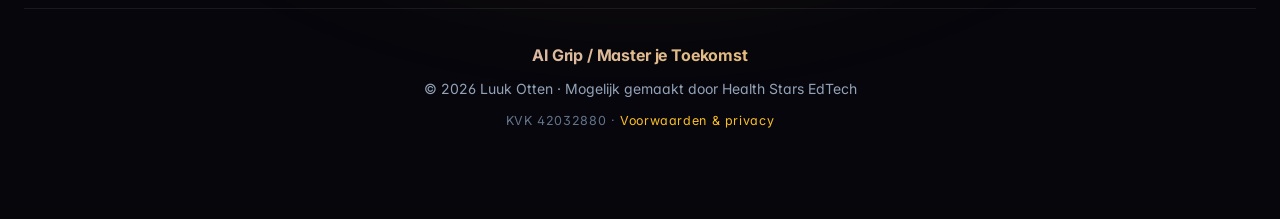
==== commit a7acacdf: "Sync vanuit MBO3: aparte /keuzedeel/-pagina, nav-link overal, heldere kortingvoorwaarden Co-Authored" ====
--- a/index.html
+++ b/index.html
@@ -80,6 +80,7 @@
       <a href="/onderzoek/" class="nav-link">Onderzoek</a>
       <a href="/over/" class="nav-link">Over</a>
       <a href="/prijzen/" class="nav-link">Prijzen</a>
+      <a href="/keuzedeel/" class="nav-link">Keuzedeel</a>
       <a href="/samenwerkingen/" class="nav-link">Samenwerkingen</a>
       <a href="/aigrip/" class="nav-link nav-cta">Start e-learning</a>
     </nav>
@@ -413,6 +414,7 @@
     <a href="/onderzoek/">Onderzoek</a>
     <a href="/over/">Over</a>
     <a href="/prijzen/">Prijzen</a>
+    <a href="/keuzedeel/">Keuzedeel</a>
     <a href="/samenwerkingen/">Samenwerkingen</a>
     <a href="/aigrip/">Start e-learning</a>
   </nav>
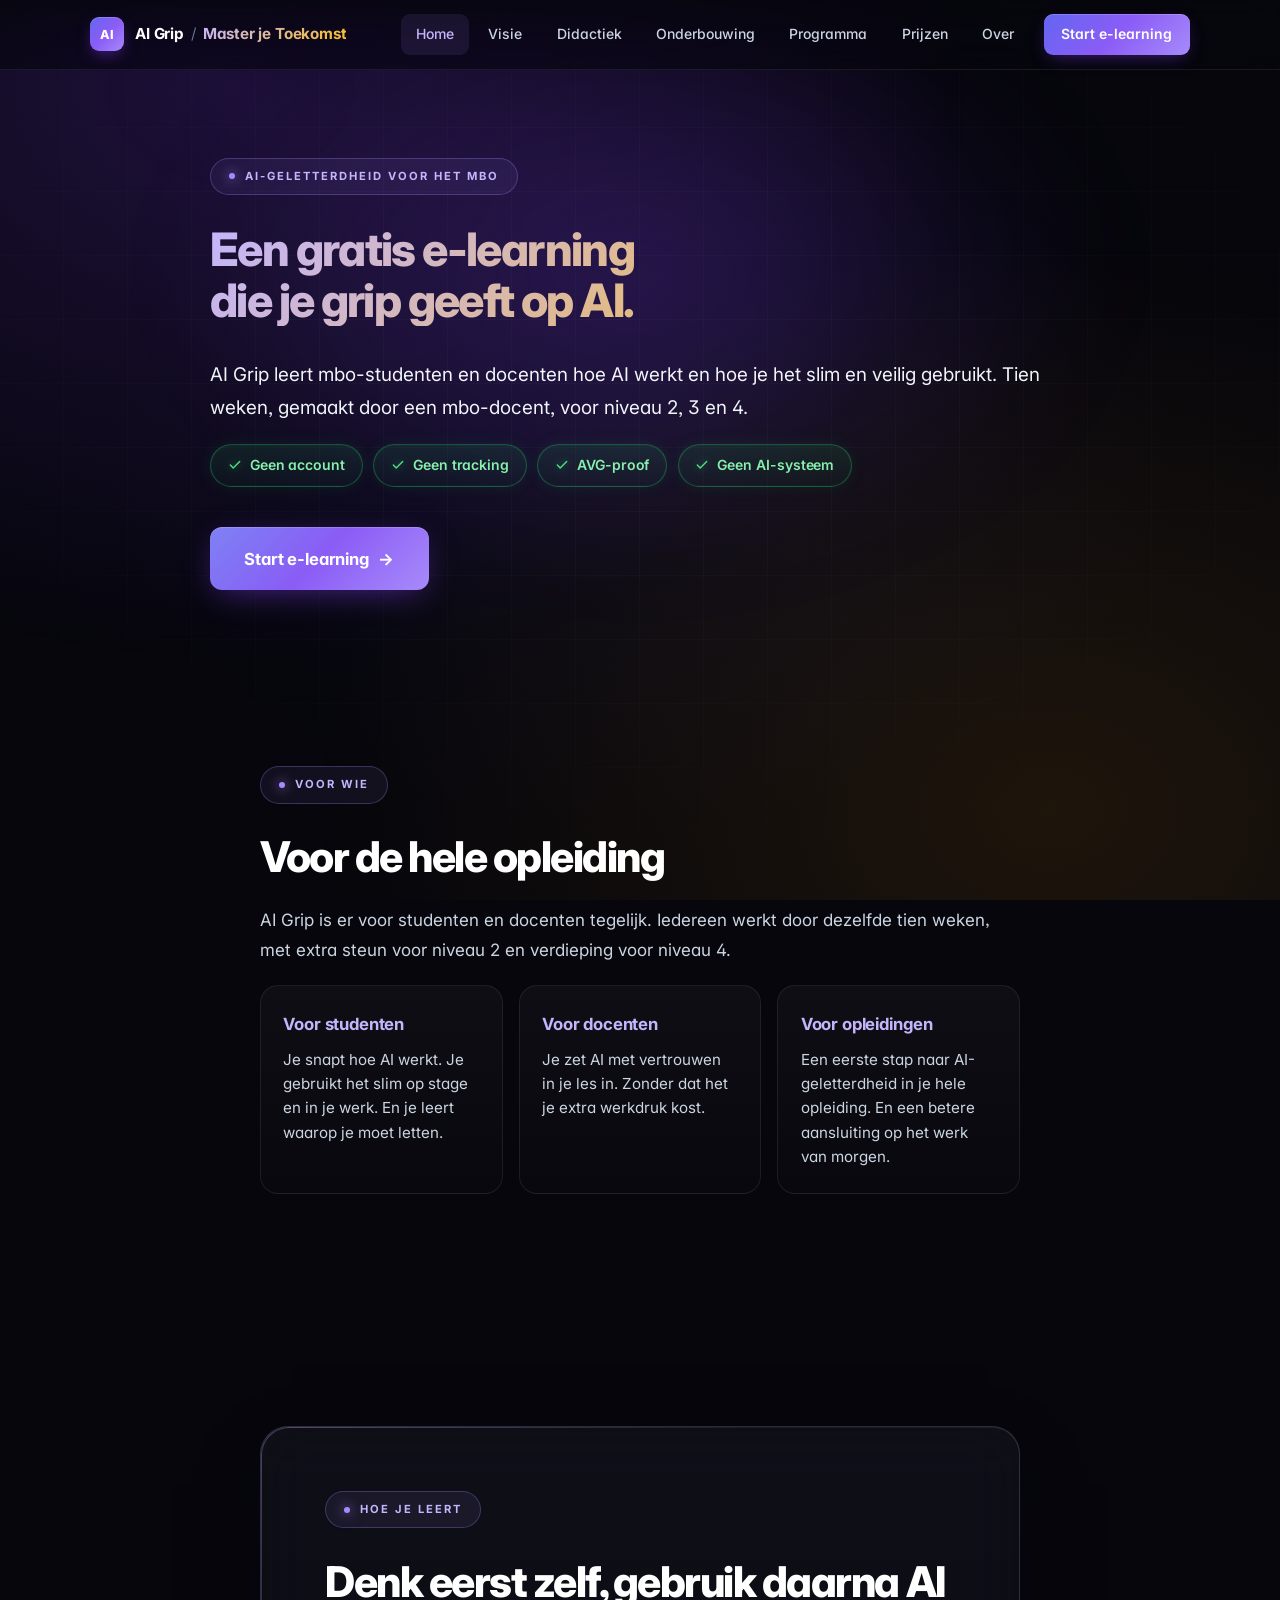
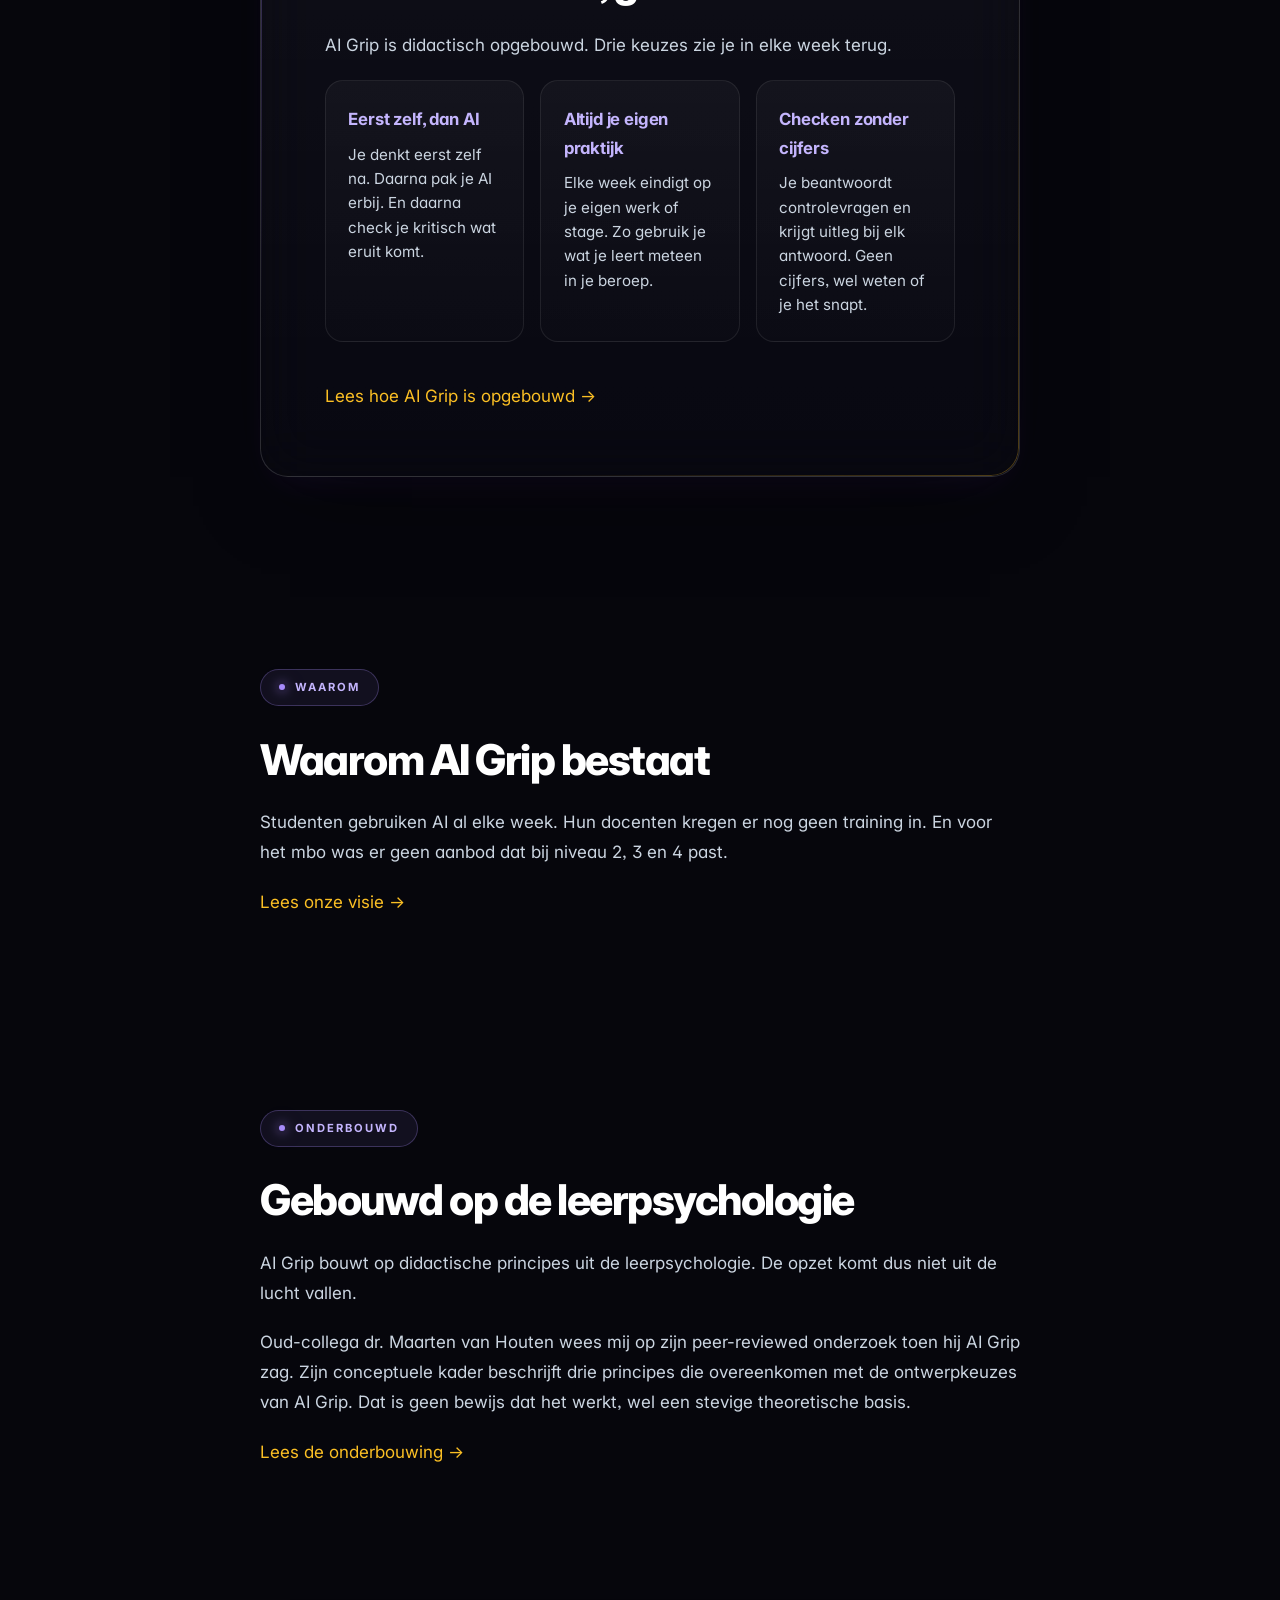
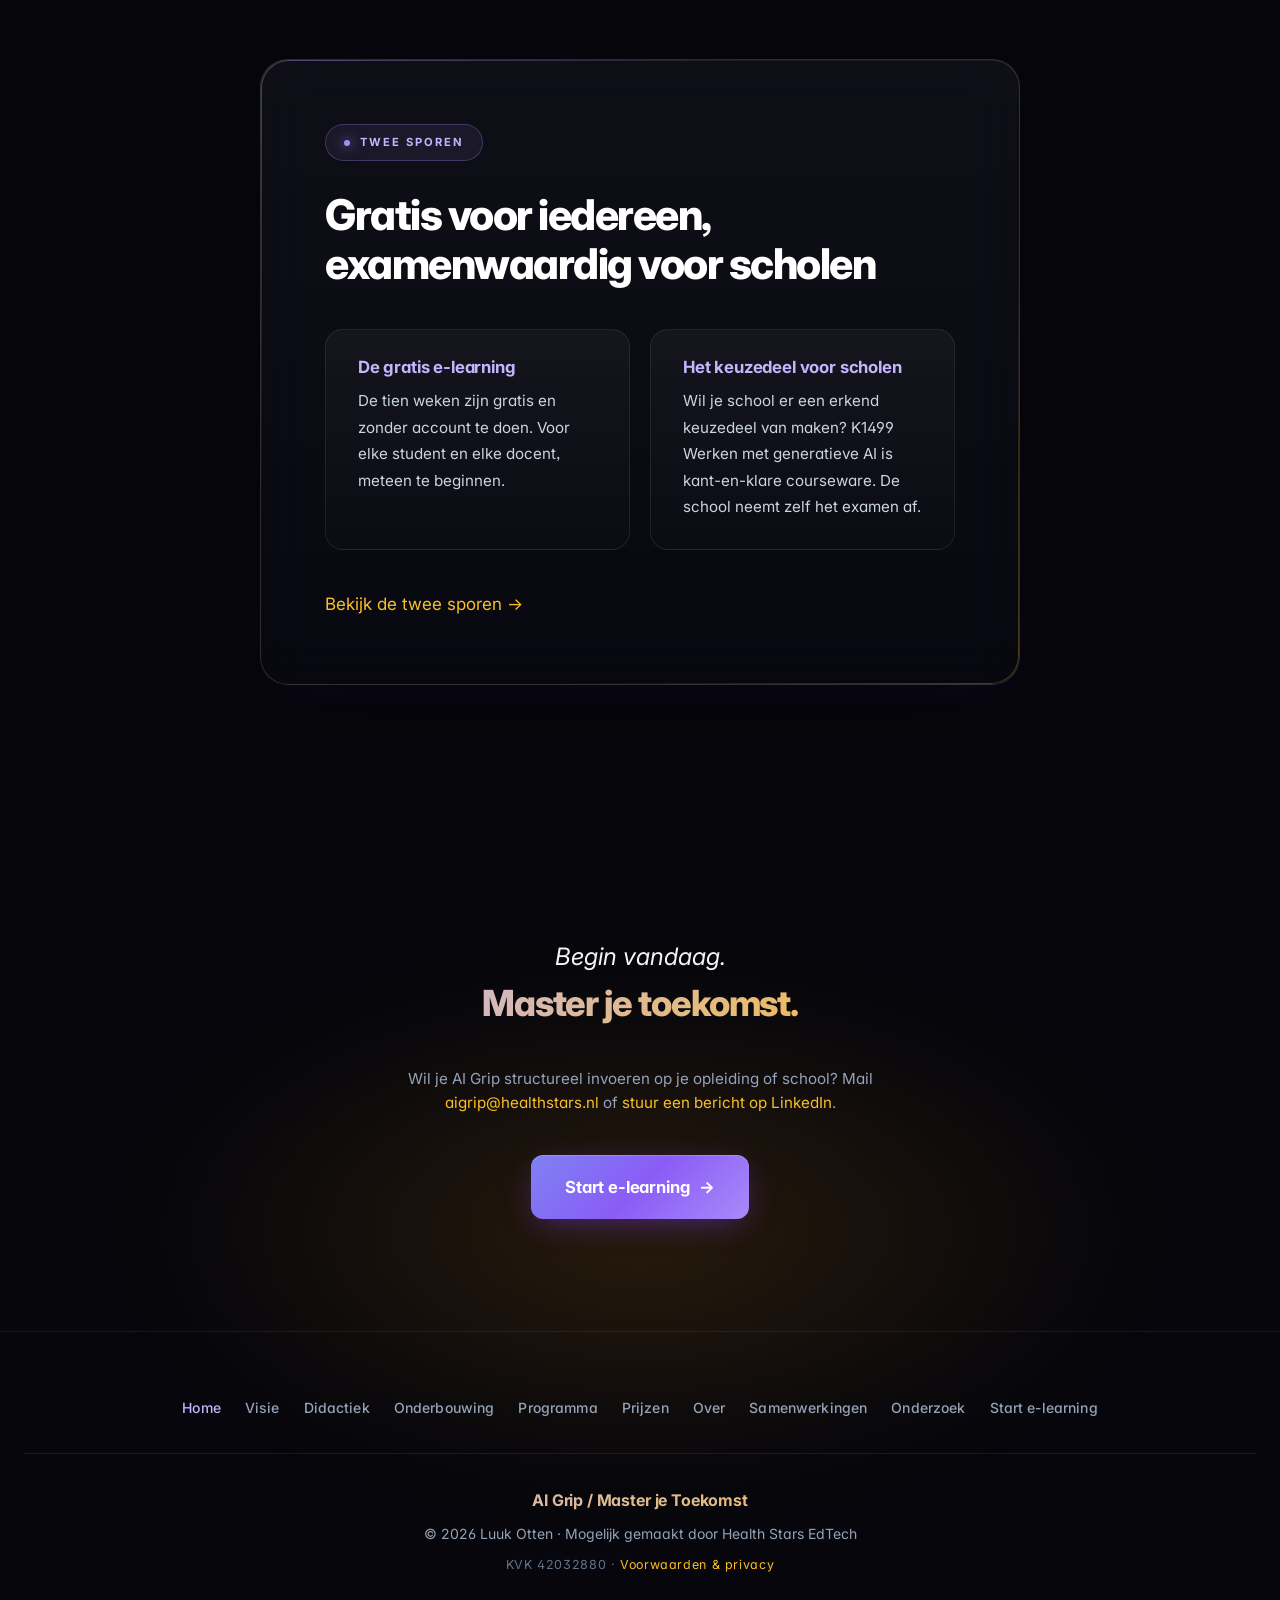
==== commit 5665f838: "Sync vanuit MBO3: didactische herpositionering site + e-learning Co-Authored-By: claude-flow <ruv@ru" ====
--- a/index.html
+++ b/index.html
@@ -4,7 +4,7 @@
 <meta charset="UTF-8">
 <meta name="viewport" content="width=device-width, initial-scale=1.0">
 <title>Grip op AI in het mbo · Gratis e-learning · AI Grip</title>
-<meta name="description" content="Gratis e-learning over AI-geletterdheid voor docenten en studenten in het mbo. Gedifferentieerd op niveau 2, 3 en 4. Morgen inzetbaar in de les, zonder account.">
+<meta name="description" content="Gratis 10-weekse e-learning over AI-geletterdheid voor het mbo. Gemaakt door een docent, voor niveau 2, 3 en 4. Meteen inzetbaar in de les, zonder account.">
 <meta name="author" content="Luuk Otten">
 <meta name="robots" content="index, follow">
 <meta name="dcterms.rights" content="© 2026 Luuk Otten. CC BY-NC-ND 4.0">
@@ -40,11 +40,11 @@
   "@context": "https://schema.org",
   "@type": "Course",
   "name": "AI Grip / Master je Toekomst",
-  "description": "Gratis e-learning over AI-geletterdheid voor mbo-docenten en mbo-studenten. Niveau 2, 3 en 4. Modulair, beroepsspecifiek, AVG-proof.",
+  "description": "Gratis 10-weekse e-learning over AI-geletterdheid voor mbo-docenten en mbo-studenten. Voor niveau 2, 3 en 4. Didactisch ontworpen door een mbo-docent, zonder account en AVG-proof.",
   "provider": {
     "@type": "Person",
     "name": "Luuk Otten",
-    "affiliation": "Healthstars EdTech / MBO³"
+    "affiliation": "Health Stars EdTech"
   },
   "inLanguage": "nl-NL",
   "educationalLevel": "Vocational education and training",
@@ -76,12 +76,12 @@
     </a>
     <nav class="site-nav" aria-label="Hoofdnavigatie">
       <a href="/" class="nav-link active" aria-current="page">Home</a>
+      <a href="/visie/" class="nav-link">Visie</a>
+      <a href="/didactiek/" class="nav-link">Didactiek</a>
+      <a href="/onderbouwing/" class="nav-link">Onderbouwing</a>
       <a href="/programma/" class="nav-link">Programma</a>
-      <a href="/onderzoek/" class="nav-link">Onderzoek</a>
+      <a href="/prijzen/" class="nav-link">Prijzen</a>
       <a href="/over/" class="nav-link">Over</a>
-      <a href="/prijzen/" class="nav-link">Prijzen</a>
-      <a href="/keuzedeel/" class="nav-link">Keuzedeel</a>
-      <a href="/samenwerkingen/" class="nav-link">Samenwerkingen</a>
       <a href="/aigrip/" class="nav-link nav-cta">Start e-learning</a>
     </nav>
   </div>
@@ -89,11 +89,12 @@
 
 <main id="main" tabindex="-1">
 
-<!-- HELD-BLOK -->
+<!-- HERO — wat AI Grip is -->
 <section class="hero">
   <div class="wrap">
     <span class="eyebrow">AI-geletterdheid voor het mbo</span>
-    <h1 class="hero-headline">Begrijp AI, krijg grip, master je toekomst.</h1>
+    <h1 class="hero-headline">Een gratis e-learning die je grip geeft op AI.</h1>
+    <p class="lead">AI Grip leert mbo-studenten en docenten hoe AI werkt en hoe je het slim en veilig gebruikt. Tien weken, gemaakt door een mbo-docent, voor niveau 2, 3 en 4.</p>
 
     <ul class="hero-trust" aria-label="Onze belofte">
       <li class="trust-item"><svg viewBox="0 0 24 24" fill="none" stroke="currentColor" stroke-width="2.5" stroke-linecap="round" stroke-linejoin="round" aria-hidden="true"><polyline points="20 6 9 17 4 12"></polyline></svg>Geen account</li>
@@ -106,298 +107,111 @@
   </div>
 </section>
 
-<!-- BLOK 1 — CAPTCHA -->
-<section class="captcha card-section">
-  <div class="wrap">
-    <div class="inner">
-      <span class="eyebrow">01 · De vraag</span>
-      <h2>Heb je ooit op verkeerslichten geklikt?</h2>
-      <p>Selecteer alle fietsen. Klik op alle stoplichten. Een puzzel om te bewijzen dat je geen robot bent. Die puzzel heet reCAPTCHA. Google kocht hem in 2009.</p>
-      <span class="reveal">Wist je dat je op dat moment AI-modellen aan het trainen was?</span>
-      <p>De objecten die je aanwees: fietsers, voetgangers, verkeerslichten. Precies wat een zelfrijdende auto moet leren herkennen.</p>
-      <p class="ask"><em>Wat doet AI op dit moment met jou en de wereld om je heen, zonder dat je het door hebt?</em></p>
-    </div>
-  </div>
-</section>
-
-<!-- BLOK 2 — TWEE VERHALEN -->
-<section class="verhalen card-section">
-  <div class="wrap">
-    <div class="inner">
-      <span class="eyebrow">02 · De praktijk</span>
-      <h2>Twee verhalen uit het mbo</h2>
-
-      <div class="verhaal">
-        <span class="verhaal-label">De docent</span>
-        <p>Stel je een betrokken mbo-docent voor. Iemand die na schooltijd nog een uur extra blijft voor een student die het niet begrijpt. Op een avond ontdekt hij AI en raakt enthousiast: hij vraagt het programma om een planning voor een hybride evenement te maken, en voert moeiteloos namen, adressen en telefoonnummers van zijn klas in. Het werkt snel. Het werkt perfect.</p>
-        <p>Wat hij niet weet: waar die gegevens naartoe gaan, wie ze meeleest en of ze ooit verdwijnen.</p>
-        <span class="closer"><em>Dat is niet zijn fout. Het is wat er gebeurt als niemand hem dit ooit heeft uitgelegd.</em></span>
-      </div>
-
-      <hr class="divider">
-
-      <div class="verhaal">
-        <span class="verhaal-label">De student</span>
-        <p>Een tweedejaars werkt aan zijn afsluitende werkstuk en gebruikt AI om op weg te komen. De tekst klopt. De zinnen kloppen. De bronnen kloppen.</p>
-        <p>Wanneer zijn docent hem vraagt hoe hij weet dat dit klopt, kijkt hij op. <span class="quote">"Het staat er toch."</span></p>
-        <span class="closer"><em>Hij weet niet hoe AI tot een antwoord komt. Het is hem nooit uitgelegd.</em></span>
-      </div>
-    </div>
-  </div>
-</section>
-
-<!-- BLOK 3 — CIJFERS -->
-<section class="cijfers card-section">
-  <div class="wrap">
-    <div class="inner">
-      <span class="eyebrow">03 · De cijfers</span>
-      <h2>Geen incidenten. Een patroon.</h2>
-      <p>Studenten gebruiken AI al wekelijks. Docenten zijn nog niet getraind. En het werk waarop ze worden voorbereid, verandert sneller dan de lesstof.</p>
-
-      <div class="stats-grid">
-        <div class="stat">
-          <div class="stat-num">56%</div>
-          <div class="stat-text">van Gen Z-scholieren gebruikt minstens wekelijks AI</div>
-          <div class="stat-bron"><a href="https://news.gallup.com/poll/708224/gen-adoption-steady-skepticism-climbs.aspx" target="_blank" rel="noopener">Walton Family Foundation &amp; Gallup, 2026</a></div>
-        </div>
-        <div class="stat">
-          <div class="stat-num">45%</div>
-          <div class="stat-text">van de docenten heeft nog geen AI-training gehad</div>
-          <div class="stat-bron"><a href="https://www.microsoft.com/en-us/education/blog/2025/08/ai-in-education-report-insights-to-support-teaching-and-learning/" target="_blank" rel="noopener">Microsoft, AI in Education Report 2025</a></div>
-        </div>
-        <div class="stat">
-          <div class="stat-num">39%</div>
-          <div class="stat-text">van de kernvaardigheden verandert of veroudert vóór 2030</div>
-          <div class="stat-bron"><a href="https://www.weforum.org/publications/the-future-of-jobs-report-2025/in-full/3-skills-outlook/" target="_blank" rel="noopener">World Economic Forum, Future of Jobs 2025</a></div>
-        </div>
-      </div>
-    </div>
-  </div>
-</section>
-
-<!-- BLOK 4 — BANEN -->
-<section class="banen">
-  <div class="wrap-wide">
-    <div class="wrap">
-      <span class="eyebrow">04 · De arbeidsmarkt</span>
-      <h2>Niet alle banen krimpen. Niet alle banen groeien.</h2>
-      <p>AI doet banen niet massaal verdwijnen. Niet morgen, niet volgend jaar. Maar AI verschuift wel iets fundamentelers: waar je voor betaald wordt.</p>
-      <p>Onderzoek van Anthropic (maart 2026) laat zien dat AI bij vrijwel elk beroep iets kan betekenen. In de praktijk wordt het pas in een handvol beroepscategorieën consistent ingezet. Het potentieel is groot. De toepassing loopt achter.</p>
-      <p>Voor 22- tot 25-jarigen daalt de instroom in beroepen waar AI veel kan doen al meetbaar: ongeveer 14% sinds ChatGPT verscheen.</p>
-      <p>Geen massaal baanverlies. Wel een scherpe driedeling onder de mbo-beroepen.</p>
-    </div>
-
-    <h3 class="kop">Drie soorten mbo-beroepen. Drie toekomsten.</h3>
-
-    <div class="grid3">
-      <div class="kolom risico">
-        <div class="kolom-header">
-          <h4>Hoog risico</h4>
-          <div class="kolom-sub">verdwijnt of krimpt sterk</div>
-        </div>
-        <ul class="kolom-list">
-          <li>Administratief medewerker</li>
-          <li>Receptionist</li>
-          <li>Kassamedewerker</li>
-          <li>Data-invoer medewerker</li>
-          <li>Callcenter medewerker</li>
-          <li>Loketmedewerker</li>
-        </ul>
-        <div class="kolom-footer">baankansen dalen</div>
-      </div>
-
-      <div class="kolom transformeert">
-        <div class="kolom-header">
-          <h4>Transformeert</h4>
-          <div class="kolom-sub">beroep verandert, wie AI kent wint</div>
-        </div>
-        <ul class="kolom-list">
-          <li>Beveiliger</li>
-          <li>Logistiek medewerker</li>
-          <li>Verzorgende IG</li>
-          <li>Schoonmaker</li>
-          <li>Medewerker horeca</li>
-          <li>Marketingmedewerker</li>
-        </ul>
-        <div class="kolom-footer">omscholing verstandig</div>
-      </div>
-
-      <div class="kolom aiproof">
-        <div class="kolom-header">
-          <h4>AI-proof</h4>
-          <div class="kolom-sub">groeit door menselijk contact en vakmanschap</div>
-        </div>
-        <ul class="kolom-list">
-          <li>Verpleegkundige</li>
-          <li>Elektromonteur</li>
-          <li>Timmerman / Bouw</li>
-          <li>Installatiemonteur</li>
-          <li>Begeleider zorg &amp; welzijn</li>
-          <li>Veiligheidskundige</li>
-        </ul>
-        <div class="kolom-footer">structureel kansrijk</div>
-      </div>
-    </div>
-
-    <p class="banen-closer">Het verschil zit niet in de techniek. Het zit in wie er <strong>AI-geletterd</strong> is.</p>
-
-    <div class="cta-mid">
-      <a href="/programma/" class="btn secondary">Bekijk het programma <span class="arrow" aria-hidden="true">→</span></a>
-    </div>
-
-    <div class="wrap">
-      <p class="bron">
-        <strong>Bron:</strong> Maxim Massenkoff &amp; Peter McCrory, <em>Labor market impacts of AI: A new measure and early evidence</em>, Anthropic, 5 maart 2026 (<a href="https://www.anthropic.com/research/labor-market-impacts" target="_blank" rel="noopener">anthropic.com/research/labor-market-impacts</a>). Aanvullende analyse: Ethan Batraski, <em>Everyone Is Misreading the Anthropic AI Jobs Report</em>, Substack, 10 maart 2026.
-      </p>
-    </div>
-  </div>
-</section>
-
-<!-- BLOK 5 — TIJDLIJN -->
-<section class="tijdlijn">
-  <div class="wrap">
-    <span class="eyebrow">05 · De geschiedenis</span>
-    <h2>De grootste onderwijssector. De kleinste investering. Acht jaar lang.</h2>
-    <p class="opener">De overheid begon in 2018. Honderdduizenden Nederlanders deden mee aan de Nationale AI-Cursus. Een jaar later lanceerde Koningin Máxima de juniorvariant voor basisscholen.</p>
-
-    <div class="tijdlijn-tabel">
-      <div class="tijdlijn-row">
-        <div class="tijdlijn-jaar">2018</div>
-        <div class="tijdlijn-titel">Nationale AI-Cursus</div>
-        <div class="tijdlijn-omschrijving">voor volwassen Nederlanders, niet voor mbo</div>
-      </div>
-      <div class="tijdlijn-row">
-        <div class="tijdlijn-jaar">2020</div>
-        <div class="tijdlijn-titel">RADIO opent AI-cursus</div>
-        <div class="tijdlijn-omschrijving">voor rijksambtenaren, niet voor mbo</div>
-      </div>
-      <div class="tijdlijn-row">
-        <div class="tijdlijn-jaar">2022</div>
-        <div class="tijdlijn-titel">NLAIC "AI voor Onderwijs"</div>
-        <div class="tijdlijn-omschrijving">2-uurs awareness voor po/vo, niet voor mbo</div>
-      </div>
-      <div class="tijdlijn-row">
-        <div class="tijdlijn-jaar">2023</div>
-        <div class="tijdlijn-titel">Npuls gestart (1 juli)</div>
-        <div class="tijdlijn-omschrijving">560 miljoen uit het Nationaal Groeifonds, mbo gedeeld met hbo/wo</div>
-      </div>
-      <div class="tijdlijn-row">
-        <div class="tijdlijn-jaar">2025</div>
-        <div class="tijdlijn-titel">Npuls AI-GO raamwerk</div>
-        <div class="tijdlijn-omschrijving">document, geen e-learning, geen niveaudifferentiatie</div>
-      </div>
-      <div class="tijdlijn-row">
-        <div class="tijdlijn-jaar">2026</div>
-        <div class="tijdlijn-titel">Het mbo</div>
-        <div class="tijdlijn-omschrijving">nog steeds in een beginnende AI-adoptiefase</div>
-      </div>
-    </div>
-
-    <div class="niets">
-      <p>Niet één van die initiatieven werd gemaakt voor mbo-docenten en mbo-studenten. Niet één voor niveau 2 of 3. Niet één voor de stagedag van morgen.</p>
-      <p class="closer">Dat is geen toeval. Het mbo werd overgeslagen.</p>
-    </div>
-
-    <p class="bron">
-      <strong>Bronnen:</strong> <a href="https://www.ai-cursus.nl" target="_blank" rel="noopener">Nationale AI-Cursus</a> (gestart 21 december 2018); Koninklijk Huis (lancering Junior, 4 september 2019); Rijksacademie Digitale Overheid (RADIO, vanaf 2020 open voor ambtenaren); <a href="https://nlaic.com/en/sectors/the-nl-aic-is-launching-a-free-online-ai-course-for-education-professionals/" target="_blank" rel="noopener">NLAIC "AI voor Onderwijs"</a> (31 mei 2022); <a href="https://www.nationaalgroeifonds.nl/overzicht-lopende-projecten/thema-onderwijs/digitaliseringsimpuls-onderwijs-nl" target="_blank" rel="noopener">Npuls / Nationaal Groeifonds</a> (1 juli 2023, 560 miljoen euro); <a href="https://npuls.nl/kennisbank/ai-go-een-raamwerk-voor-ai-geletterdheid-in-het-onderwijs" target="_blank" rel="noopener">Npuls AI-GO raamwerk</a> (juli 2025); <a href="https://www.cbs.nl/nl-nl/longread/aanvullende-statistische-diensten/2025/ai-monitor-2024/4-ai-onderwijs" target="_blank" rel="noopener">CBS AI-monitor 2024</a> ("beginnende fase").
-    </p>
-  </div>
-</section>
-
-<!-- BLOK 6 — AI ACT -->
-<section class="aiact card-section">
-  <div class="wrap">
-    <div class="inner">
-      <span class="eyebrow">06 · De wet</span>
-      <h2>Het is wet.</h2>
-      <p>Sinds 2 februari 2025 zijn de eerste delen van de Europese AI Act van toepassing. Artikel 4 vat het kort samen: gebruik je AI, dan zorg je dat iedereen die ermee werkt het ook begrijpt.</p>
-      <p>Voor mbo-scholen die AI inzetten in onderwijs of bedrijfsvoering is dat een wettelijke plicht: zorg dat je personeel het begrijpt. De morele plicht is breder. Elke student die zonder AI-geletterdheid jouw school verlaat, stapt een werkveld in waar de wet al verder is.</p>
-      <p>Hoe je die geletterdheid waarborgt? Dat zegt de wet niet. Dat het moet, zegt de wet wel.</p>
-      <span class="closer-line"><em>De wet vraagt al wat AI Grip biedt.</em></span>
-    </div>
-    <p class="bron"><strong>Bron:</strong> <em>Verordening (EU) 2024/1689</em>, Artikel 4 (van toepassing sinds 2 februari 2025). Officiële tekst: <a href="https://eur-lex.europa.eu/eli/reg/2024/1689/oj?locale=nl" target="_blank" rel="noopener">eur-lex.europa.eu</a>.</p>
-  </div>
-</section>
-
-<!-- BLOK 7 — DE ONDERBOUWING -->
-<section class="onderbouwing card-section">
-  <div class="wrap">
-    <div class="inner">
-      <span class="eyebrow">07 · De onderbouwing</span>
-      <h2>Twee routes. Eén kader.</h2>
-      <p>Drie ontwerpprincipes zitten in AI Grip:</p>
-      <ul class="bewijs">
-        <li>Bewuste uitdaging die je uit je comfortzone duwt</li>
-        <li>Heldere rolverdeling tussen wat AI doet en wat jij doet</li>
-        <li>AI-vrije momenten die voorkomen dat je vastloopt in één patroon</li>
-      </ul>
-      <p>Oud-collega dr. Maarten M. van Houten (Zuyd Hogeschool Maastricht) wees mij op zijn peer-reviewed onderzoek nadat hij AI Grip zag. Hij formuleert deze drie als testbare propositions: <em>desirable difficulties</em> (P1), <em>human-AI co-teaching</em> (P2) en <em>AI-free checkpoints</em> (P3). Hij kwam erop vanuit de academische literatuur, ik vanuit de mbo-praktijk.</p>
-      <span class="closer-line"><em>Twee routes, dezelfde drie principes. Dat is geen toeval.</em></span>
-    </div>
-    <p class="bron"><strong>Bron:</strong> Langill, T.A. &amp; van Houten, M.M., <em>LLMs as learning-preference amplifiers in first-year higher education</em>, Education Innovations: Systems and Future Learning, april 2026. DOI: <a href="https://doi.org/10.1108/EISFL-11-2025-0053" target="_blank" rel="noopener">10.1108/EISFL-11-2025-0053</a>. Volledige uitwerking op de onderzoekpagina.</p>
-  </div>
-</section>
-
-<!-- BLOK 8 — AI GRIP -->
-<section class="aigrip">
-  <div class="wrap">
-    <span class="eyebrow">08 · De oplossing</span>
-    <h2>AI Grip is er. Vandaag.</h2>
-    <p>Geen pilot. Geen visie-document. Een gratis e-learning, modulair opgebouwd, mbo-specifiek, voor docenten én studenten. Morgen inzetbaar in de les.</p>
-    <p>Het eerste initiatief in acht jaar dat dit alles tegelijk doet:</p>
-    <ul class="bewijs">
-      <li>Mbo-specifiek</li>
-      <li>Gedifferentieerd op niveau 2, 3 en 4</li>
-      <li>Beroepscontext: AI in jouw vakgebied</li>
-      <li>Voor docent én student tegelijk</li>
-      <li>Gratis, zonder account, AVG-proof</li>
-    </ul>
-
-    <p style="margin-top:1.5rem;">En het grootste verschil met de meeste gratis AI-cursussen: die leren je vooral hoe je een tool bedient. AI Grip leert je de output niet blind te vertrouwen en jezelf te beschermen.</p>
-    <ul class="bewijs">
-      <li>Feitcheck: herkennen dat AI met overtuiging onzin verkoopt</li>
-      <li>Weerbaarheid: gekloonde stemmen, phishing en online oplichting</li>
-      <li>Gemaakt door een docent, niet door een techbedrijf</li>
-    </ul>
-
-    <h3 class="resultaat-kop">Wat het oplevert</h3>
+<!-- VOOR WIE — wat het oplevert per doelgroep -->
+<section>
+  <div class="wrap">
+    <span class="eyebrow">Voor wie</span>
+    <h2>Voor de hele opleiding</h2>
+    <p>AI Grip is er voor studenten en docenten tegelijk. Iedereen werkt door dezelfde tien weken, met extra steun voor niveau 2 en verdieping voor niveau 4.</p>
+
     <div class="resultaat">
       <div class="r-item">
         <strong>Voor studenten</strong>
-        <p>Begrijpen hoe AI werkt, het slim gebruiken op stage en in hun werk, en vaardigheden opbouwen voor de toekomst.</p>
+        <p>Je snapt hoe AI werkt. Je gebruikt het slim op stage en in je werk. En je leert waarop je moet letten.</p>
       </div>
       <div class="r-item">
         <strong>Voor docenten</strong>
-        <p>Zekerheid in het gebruik van AI in de les, zonder extra werkdruk.</p>
+        <p>Je zet AI met vertrouwen in je les in. Zonder dat het je extra werkdruk kost.</p>
       </div>
       <div class="r-item">
         <strong>Voor opleidingen</strong>
-        <p>Een eerste stap naar AI-geletterdheid in je hele opleiding en betere aansluiting op de arbeidsmarkt.</p>
-      </div>
-    </div>
-
-    <h3>Wat doe jij?</h3>
-    <div class="acties">
-      <div class="actie">
-        <strong>Begin vandaag</strong>
-        <span>open de e-learning, doe de eerste module.</span>
-      </div>
-      <div class="actie">
-        <strong>Neem het mee</strong>
-        <span>deel met je collega's, je klas, je team.</span>
-      </div>
-      <div class="actie">
-        <strong>Maak het structureel</strong>
-        <span>als je leiding geeft, voer het in op je opleiding of school.</span>
-      </div>
-    </div>
-
+        <p>Een eerste stap naar AI-geletterdheid in je hele opleiding. En een betere aansluiting op het werk van morgen.</p>
+      </div>
+    </div>
+  </div>
+</section>
+
+<!-- HOE JE LEERT — drie didactische kernkeuzes -->
+<section class="card-section">
+  <div class="wrap">
+    <div class="inner">
+      <span class="eyebrow">Hoe je leert</span>
+      <h2>Denk eerst zelf, gebruik daarna AI</h2>
+      <p>AI Grip is didactisch opgebouwd. Drie keuzes zie je in elke week terug.</p>
+
+      <div class="resultaat">
+        <div class="r-item">
+          <strong>Eerst zelf, dan AI</strong>
+          <p>Je denkt eerst zelf na. Daarna pak je AI erbij. En daarna check je kritisch wat eruit komt.</p>
+        </div>
+        <div class="r-item">
+          <strong>Altijd je eigen praktijk</strong>
+          <p>Elke week eindigt op je eigen werk of stage. Zo gebruik je wat je leert meteen in je beroep.</p>
+        </div>
+        <div class="r-item">
+          <strong>Checken zonder cijfers</strong>
+          <p>Je beantwoordt controlevragen en krijgt uitleg bij elk antwoord. Geen cijfers, wel weten of je het snapt.</p>
+        </div>
+      </div>
+
+      <p style="margin-bottom:0;"><a href="/didactiek/">Lees hoe AI Grip is opgebouwd <span aria-hidden="true">→</span></a></p>
+    </div>
+  </div>
+</section>
+
+<!-- WAAROM — korte urgentie, doorverwijzing naar visie -->
+<section>
+  <div class="wrap">
+    <span class="eyebrow">Waarom</span>
+    <h2>Waarom AI Grip bestaat</h2>
+    <p>Studenten gebruiken AI al elke week. Hun docenten kregen er nog geen training in. En voor het mbo was er geen aanbod dat bij niveau 2, 3 en 4 past.</p>
+    <p style="margin-bottom:0;"><a href="/visie/">Lees onze visie <span aria-hidden="true">→</span></a></p>
+  </div>
+</section>
+
+<!-- ONDERBOUWD — leerpsychologie en Van Houten in de juiste nuance -->
+<section>
+  <div class="wrap">
+    <span class="eyebrow">Onderbouwd</span>
+    <h2>Gebouwd op de leerpsychologie</h2>
+    <p>AI Grip bouwt op didactische principes uit de leerpsychologie. De opzet komt dus niet uit de lucht vallen.</p>
+    <p>Oud-collega dr. Maarten van Houten wees mij op zijn peer-reviewed onderzoek toen hij AI Grip zag. Zijn conceptuele kader beschrijft drie principes die overeenkomen met de ontwerpkeuzes van AI Grip. Dat is geen bewijs dat het werkt, wel een stevige theoretische basis.</p>
+    <p style="margin-bottom:0;"><a href="/onderbouwing/">Lees de onderbouwing <span aria-hidden="true">→</span></a></p>
+  </div>
+</section>
+
+<!-- TWEE SPOREN — gratis e-learning en keuzedeel K1499 -->
+<section class="card-section">
+  <div class="wrap">
+    <div class="inner">
+      <span class="eyebrow">Twee sporen</span>
+      <h2>Gratis voor iedereen, examenwaardig voor scholen</h2>
+
+      <div class="pillars">
+        <div class="pillar">
+          <h4>De gratis e-learning</h4>
+          <p>De tien weken zijn gratis en zonder account te doen. Voor elke student en elke docent, meteen te beginnen.</p>
+        </div>
+        <div class="pillar">
+          <h4>Het keuzedeel voor scholen</h4>
+          <p>Wil je school er een erkend keuzedeel van maken? K1499 Werken met generatieve AI is kant-en-klare courseware. De school neemt zelf het examen af.</p>
+        </div>
+      </div>
+
+      <p style="margin-bottom:0;"><a href="/prijzen/">Bekijk de twee sporen <span aria-hidden="true">→</span></a></p>
+    </div>
+  </div>
+</section>
+
+<!-- SLOT — CTA en contact -->
+<section class="aigrip">
+  <div class="wrap">
     <div class="slot">
       <p><em>Begin vandaag.</em></p>
       <p class="master">Master je toekomst.</p>
     </div>
 
-    <p class="cta-secondary">Wil je AI Grip structureel integreren in je opleiding of school? Mail <a href="mailto:aigrip@healthstars.nl" style="white-space: nowrap;">aigrip@healthstars.nl</a> of <a href="https://www.linkedin.com/in/luuk-otten/" target="_blank" rel="noopener">stuur een bericht op LinkedIn</a>.</p>
+    <p class="cta-secondary">Wil je AI Grip structureel invoeren op je opleiding of school? Mail <a href="mailto:aigrip@healthstars.nl" style="white-space: nowrap;">aigrip@healthstars.nl</a> of <a href="https://www.linkedin.com/in/luuk-otten/" target="_blank" rel="noopener">stuur een bericht op LinkedIn</a>.</p>
 
     <div class="cta-wrap">
       <a href="/aigrip/" class="btn">Start e-learning <span class="arrow" aria-hidden="true">→</span></a>
@@ -410,12 +224,14 @@
 <footer>
   <nav class="nav">
     <a href="/" class="active">Home</a>
+    <a href="/visie/">Visie</a>
+    <a href="/didactiek/">Didactiek</a>
+    <a href="/onderbouwing/">Onderbouwing</a>
     <a href="/programma/">Programma</a>
+    <a href="/prijzen/">Prijzen</a>
+    <a href="/over/">Over</a>
+    <a href="/samenwerkingen/">Samenwerkingen</a>
     <a href="/onderzoek/">Onderzoek</a>
-    <a href="/over/">Over</a>
-    <a href="/prijzen/">Prijzen</a>
-    <a href="/keuzedeel/">Keuzedeel</a>
-    <a href="/samenwerkingen/">Samenwerkingen</a>
     <a href="/aigrip/">Start e-learning</a>
   </nav>
   <p class="brand">AI Grip / Master je Toekomst</p>
